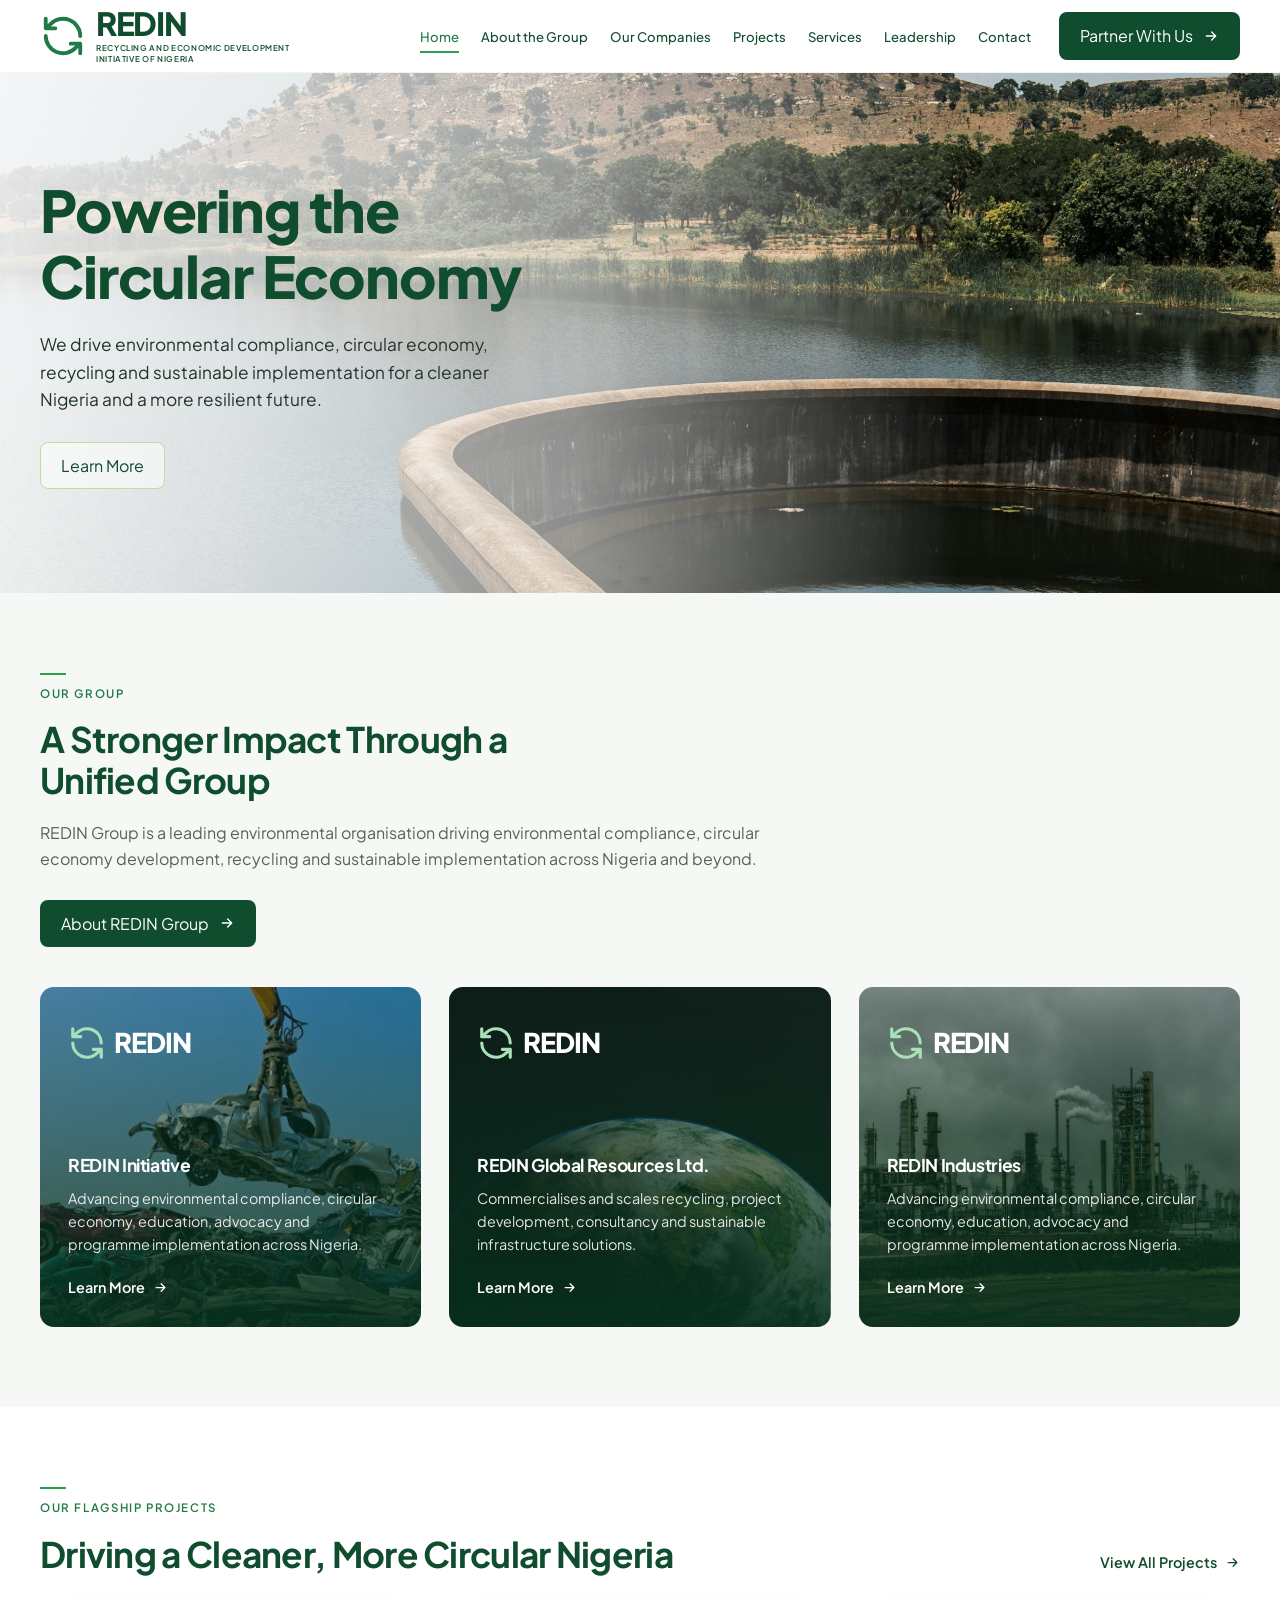
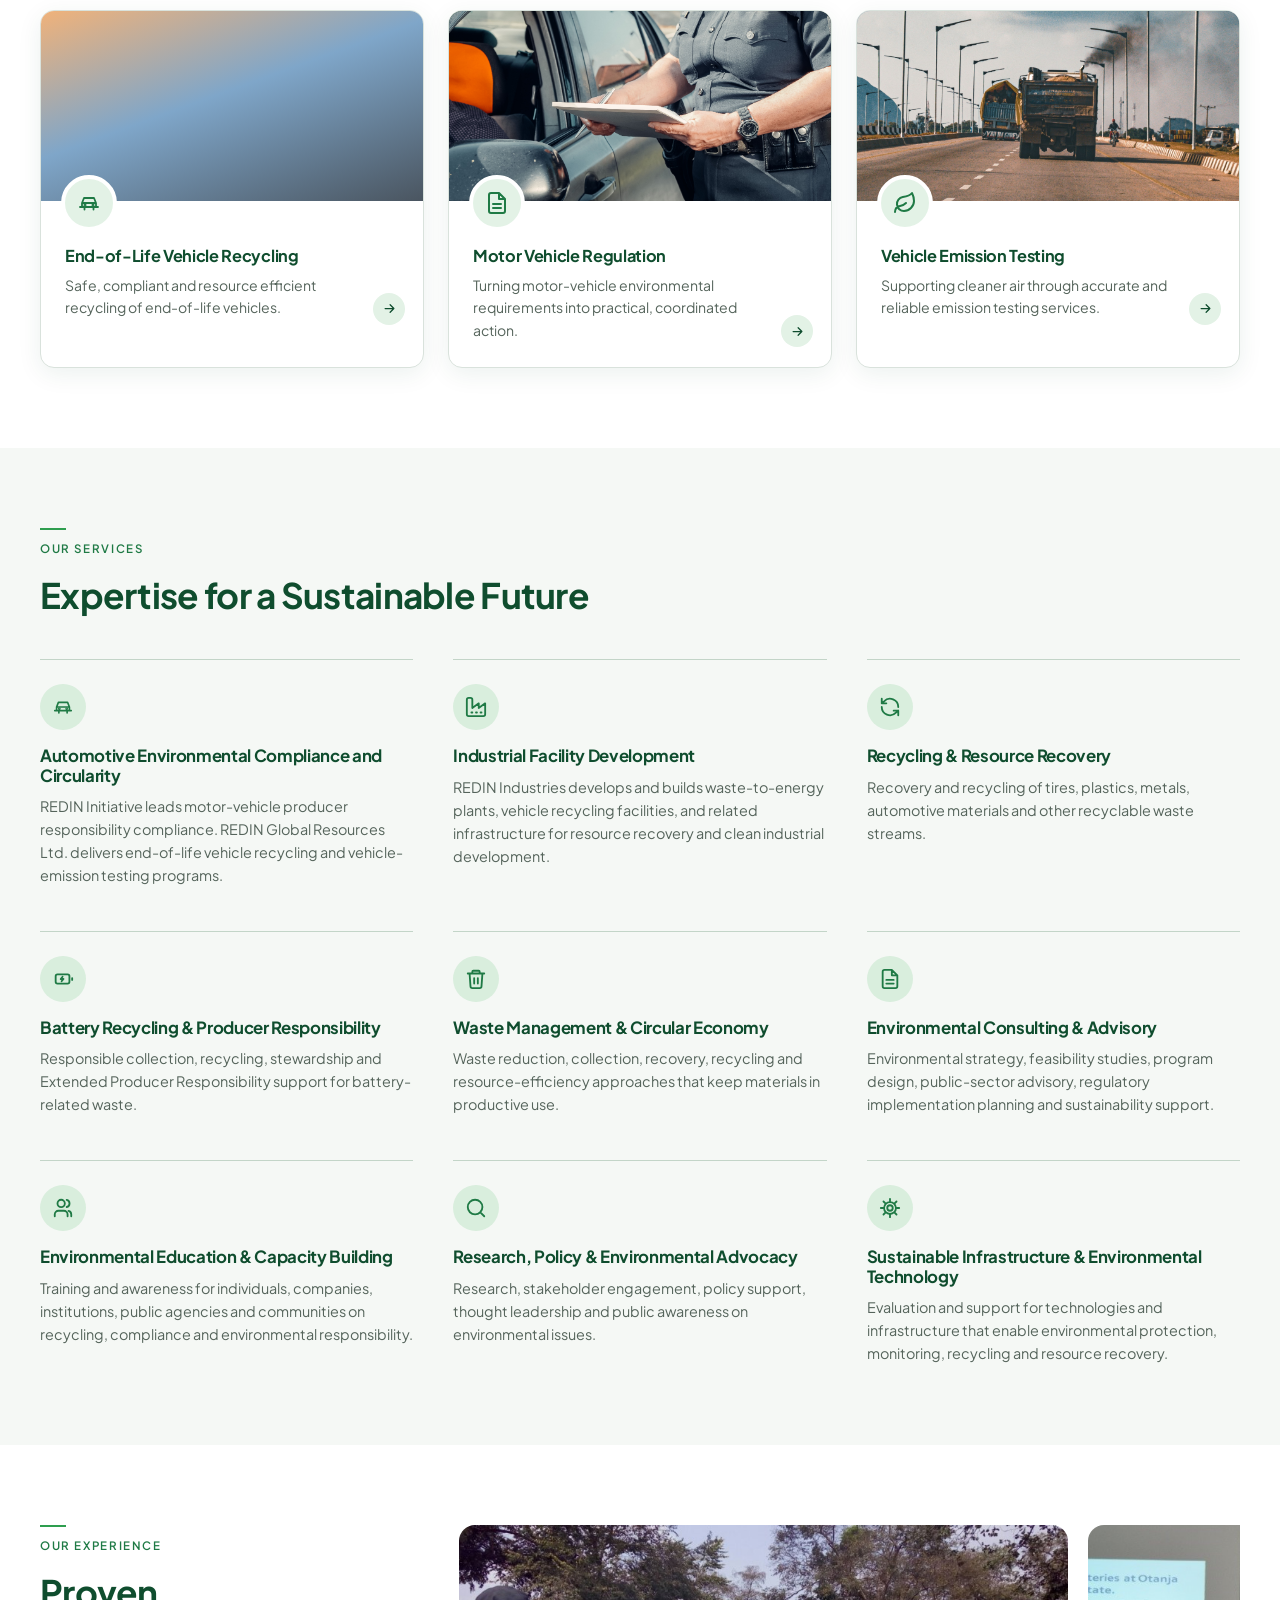
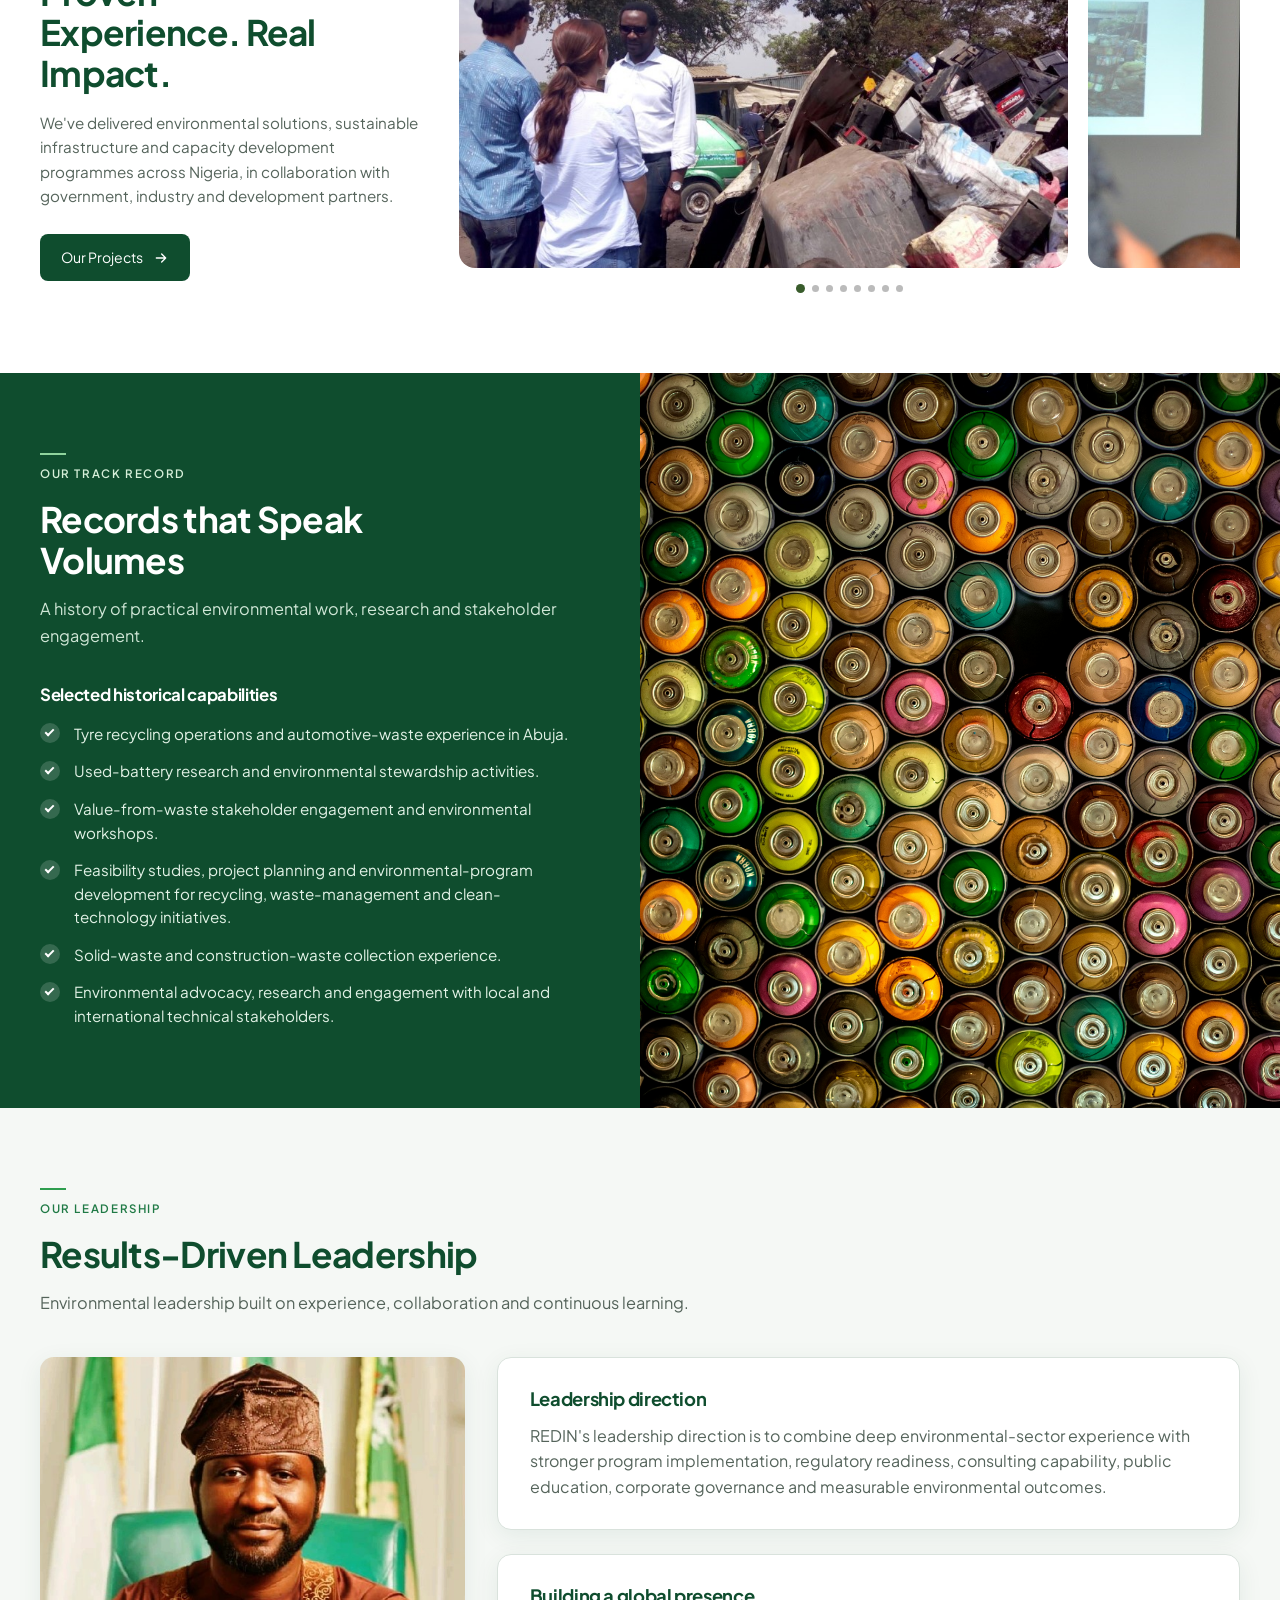
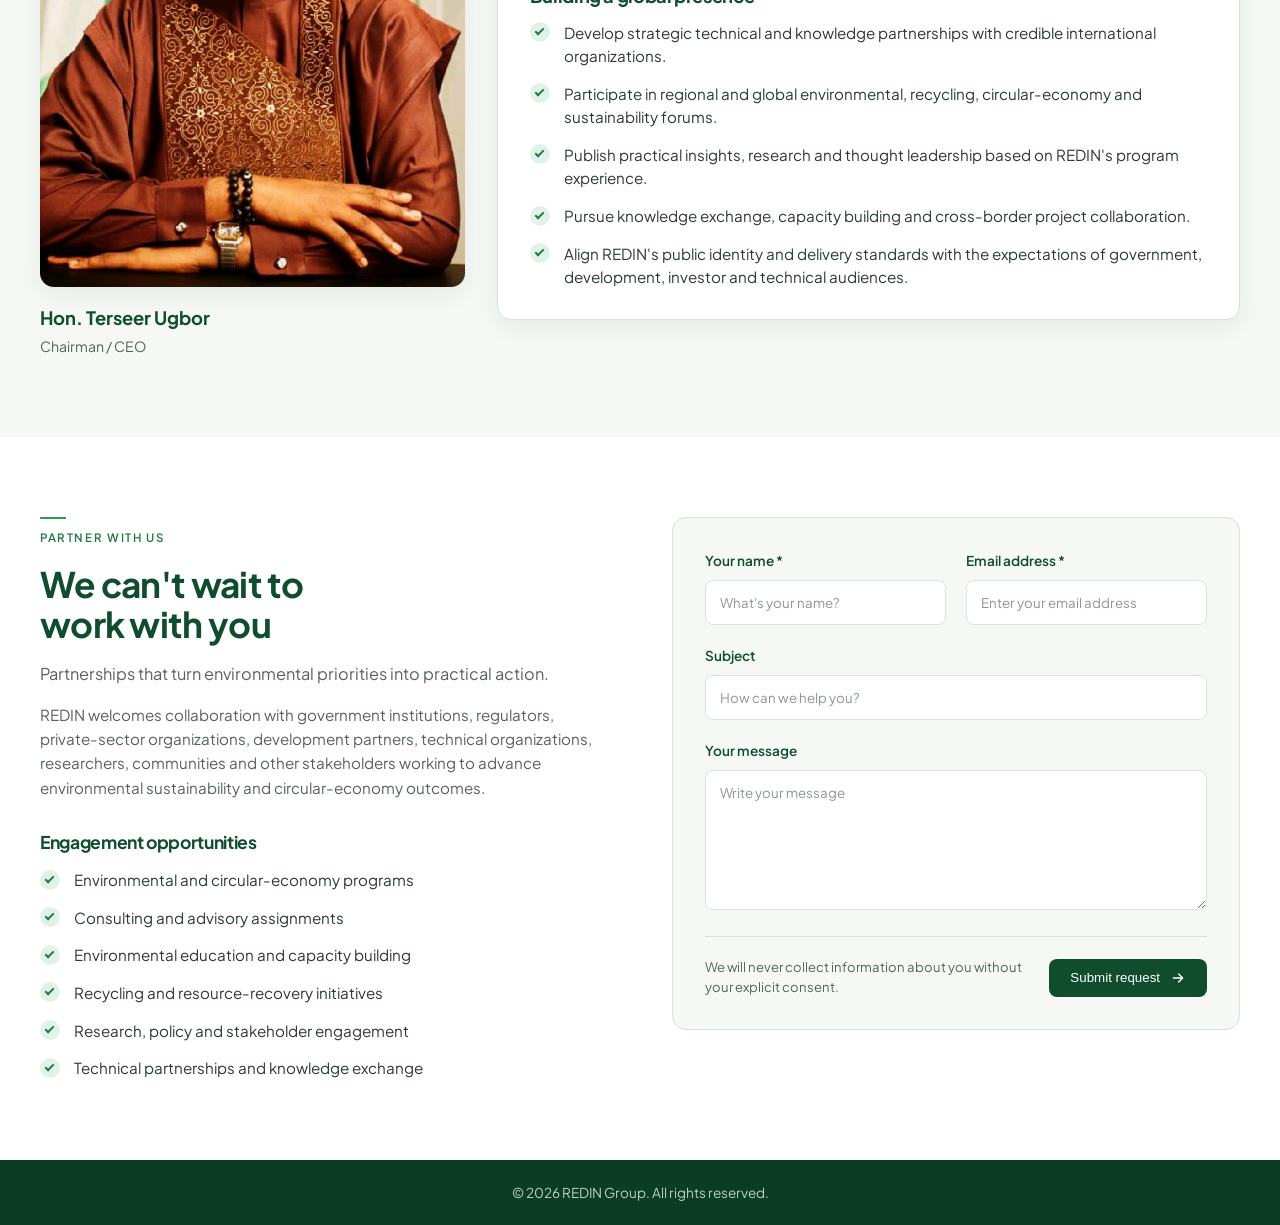
==== index.html @ 6a120800 "first commit" ====
<!DOCTYPE html>
<html lang="en">
<head>
  <meta charset="UTF-8" />
  <meta name="viewport" content="width=device-width, initial-scale=1" />
  <title>REDIN Group | Powering the Circular Economy</title>
  <meta name="description" content="REDIN Group drives environmental compliance, circular economy, recycling and sustainable implementation across Nigeria." />
  <link rel="preconnect" href="https://fonts.googleapis.com" />
  <link rel="preconnect" href="https://fonts.gstatic.com" crossorigin />
  <link href="https://fonts.googleapis.com/css2?family=Plus+Jakarta+Sans:wght@400;500;600;700;800&display=swap" rel="stylesheet" />
  <link rel="stylesheet" href="styles.css" />
</head>
<body>

  <!-- SVG icon sprite -->
  <svg width="0" height="0" style="position:absolute" aria-hidden="true">
    <defs>
      <symbol id="i-arrow" viewBox="0 0 24 24"><path d="M5 12h14M13 6l6 6-6 6" fill="none" stroke="currentColor" stroke-width="2" stroke-linecap="round" stroke-linejoin="round"/></symbol>
      <symbol id="i-car" viewBox="0 0 24 24"><g fill="none" stroke="currentColor" stroke-width="1.8" stroke-linecap="round" stroke-linejoin="round"><path d="M5 16v-4l2-5h10l2 5v4M3 16h18M7.5 16v2.5M16.5 16v2.5M6 12h12"/><circle cx="8" cy="14" r=".6"/><circle cx="16" cy="14" r=".6"/></g></symbol>
      <symbol id="i-recycle" viewBox="0 0 24 24"><path d="M21 12a9 9 0 0 0-15.5-6.2L3 8M3 3v5h5M3 12a9 9 0 0 0 15.5 6.2L21 16M21 21v-5h-5" fill="none" stroke="currentColor" stroke-width="2" stroke-linecap="round" stroke-linejoin="round"/></symbol>
      <symbol id="i-leaf" viewBox="0 0 24 24"><path d="M11 20A7 7 0 0 1 9.8 6.1C15.5 5 17 4.5 19 2c1 2 2 4.2 2 8 0 5.5-4.8 10-10 10zM2 21c0-3 1.85-5.36 5.08-6C9.5 14.5 12 13 13 12" fill="none" stroke="currentColor" stroke-width="2" stroke-linecap="round" stroke-linejoin="round"/></symbol>
      <symbol id="i-gear" viewBox="0 0 24 24"><g fill="none" stroke="currentColor" stroke-width="2" stroke-linecap="round" stroke-linejoin="round"><circle cx="12" cy="12" r="3"/><circle cx="12" cy="12" r="6.5"/><path d="M12 2v3M12 19v3M2 12h3M19 12h3M4.9 4.9l2.1 2.1M17 17l2.1 2.1M4.9 19.1L7 17M17 7l2.1-2.1"/></g></symbol>
      <symbol id="i-users" viewBox="0 0 24 24"><path d="M17 21v-2a4 4 0 0 0-4-4H7a4 4 0 0 0-4 4v2M10 11a4 4 0 1 0 0-8 4 4 0 0 0 0 8zM21 21v-2a4 4 0 0 0-3-3.9M16 3.1a4 4 0 0 1 0 7.8" fill="none" stroke="currentColor" stroke-width="2" stroke-linecap="round" stroke-linejoin="round"/></symbol>
      <symbol id="i-file" viewBox="0 0 24 24"><path d="M14 2H6a2 2 0 0 0-2 2v16a2 2 0 0 0 2 2h12a2 2 0 0 0 2-2V8zM14 2v6h6M8 13h8M8 17h8" fill="none" stroke="currentColor" stroke-width="2" stroke-linecap="round" stroke-linejoin="round"/></symbol>
      <symbol id="i-factory" viewBox="0 0 24 24"><path d="M2 20a2 2 0 0 0 2 2h16a2 2 0 0 0 2-2V8l-7 5V8l-7 5V4a2 2 0 0 0-2-2H4a2 2 0 0 0-2 2zM17 18h1M12 18h1M7 18h1" fill="none" stroke="currentColor" stroke-width="2" stroke-linecap="round" stroke-linejoin="round"/></symbol>
      <symbol id="i-battery" viewBox="0 0 24 24"><path d="M6 7h11a2 2 0 0 1 2 2v6a2 2 0 0 1-2 2H6a2 2 0 0 1-2-2V9a2 2 0 0 1 2-2zM22 11v2M11.5 9.5L9.5 12h3l-2 2.5" fill="none" stroke="currentColor" stroke-width="2" stroke-linecap="round" stroke-linejoin="round"/></symbol>
      <symbol id="i-bin" viewBox="0 0 24 24"><path d="M3 6h18M8 6V4a1 1 0 0 1 1-1h6a1 1 0 0 1 1 1v2M19 6l-1 14a2 2 0 0 1-2 2H8a2 2 0 0 1-2-2L5 6M10 11v6M14 11v6" fill="none" stroke="currentColor" stroke-width="2" stroke-linecap="round" stroke-linejoin="round"/></symbol>
      <symbol id="i-search" viewBox="0 0 24 24"><path d="M11 19a8 8 0 1 0 0-16 8 8 0 0 0 0 16zM21 21l-4.3-4.3" fill="none" stroke="currentColor" stroke-width="2" stroke-linecap="round" stroke-linejoin="round"/></symbol>
    </defs>
  </svg>

  <!-- HEADER -->
  <header class="site-header">
    <div class="container header-inner">
      <a class="logo" href="index.html#home" aria-label="REDIN Group home">
        <svg class="logo-mark" aria-hidden="true"><use href="#i-recycle"/></svg>
        <span class="logo-text">
          <strong>REDIN</strong>
          <small>Recycling and Economic Development<br />Initiative of Nigeria</small>
        </span>
      </a>

      <button class="nav-toggle" aria-label="Toggle menu" aria-expanded="false" aria-controls="site-nav">
        <span></span><span></span><span></span>
      </button>

      <nav id="site-nav" class="site-nav" aria-label="Primary">
        <ul>
          <li><a href="#home" class="active">Home</a></li>
          <li><a href="about.html">About the Group</a></li>
          <li><a href="#group">Our Companies</a></li>
          <li><a href="#projects">Projects</a></li>
          <li><a href="#services">Services</a></li>
          <li><a href="#leadership">Leadership</a></li>
          <li><a href="#contact">Contact</a></li>
        </ul>
        <a href="#contact" class="btn btn-primary">Partner With Us <svg class="ico"><use href="#i-arrow"/></svg></a>
      </nav>
    </div>
  </header>

  <main id="main">

    <!-- HERO -->
    <section id="home" class="hero" style="--img: url('Images/hero.jpg')">
      <div class="container hero-inner">
        <div class="hero-copy">
          <h1>Powering the<br />Circular Economy</h1>
          <p>We drive environmental compliance, circular economy, recycling and sustainable implementation for a cleaner Nigeria and a more resilient future.</p>
          <div class="btn-row">
            <a href="#group" class="btn btn-outline">Learn More</a>
          </div>
        </div>
      </div>
    </section>

    <!-- OUR GROUP -->
    <section id="group" class="section section-tint">
      <div class="container group-grid">
        <div class="group-copy">
          <p class="eyebrow">Our Group</p>
          <h2>A Stronger Impact Through a Unified Group</h2>
          <p>REDIN Group is a leading environmental organisation driving environmental compliance, circular economy development, recycling and sustainable implementation across Nigeria and beyond.</p>
          <a href="about.html" class="btn btn-primary">About REDIN Group <svg class="ico"><use href="#i-arrow"/></svg></a>
        </div>

        <article class="company-card company-card--mint" style="--img: url('Images/WhatsApp Image 2026-09-23 at 09.08.21 (1).jpeg')">
          <div class="company-logo">
            <svg aria-hidden="true"><use href="#i-recycle"/></svg>
            <strong>REDIN</strong>
          </div>
          <h3>REDIN Initiative</h3>
          <p>Advancing environmental compliance, circular economy, education, advocacy and programme implementation across Nigeria.</p>
          <a href="#" class="text-link">Learn More <svg class="ico"><use href="#i-arrow"/></svg></a>
        </article>

        <article class="company-card company-card--slate" style="--img: url('Images/vimal-s-GBg3jyGS-Ug-unsplash.jpg')">
          <div class="company-logo">
            <svg aria-hidden="true"><use href="#i-recycle"/></svg>
            <strong>REDIN</strong>
          </div>
          <h3>REDIN Global Resources Ltd.</h3>
          <p>Commercialises and scales recycling, project development, consultancy and sustainable infrastructure solutions.</p>
          <a href="#" class="text-link">Learn More <svg class="ico"><use href="#i-arrow"/></svg></a>
        </article>

        <article class="company-card company-card--mint" style="--img: url('Images/patrick-hendry-6xeDIZgoPaw-unsplash.jpg')">
          <div class="company-logo">
            <svg aria-hidden="true"><use href="#i-recycle"/></svg>
            <strong>REDIN</strong>
          </div>
          <h3>REDIN Industries</h3>
          <p>Advancing environmental compliance, circular economy, education, advocacy and programme implementation across Nigeria.</p>
          <a href="#" class="text-link">Learn More <svg class="ico"><use href="#i-arrow"/></svg></a>
        </article>
      </div>
    </section>

    <!-- FLAGSHIP PROJECTS -->
    <section id="projects" class="section">
      <div class="container">
        <div class="section-head">
          <div>
            <p class="eyebrow">Our Flagship Projects</p>
            <h2>Driving a Cleaner, More Circular Nigeria</h2>
          </div>
          <a href="#projects" class="text-link">View All Projects <svg class="ico"><use href="#i-arrow"/></svg></a>
        </div>

        <!-- Clicking anywhere on a card opens its popup (see the <dialog> elements below) -->
        <div class="project-grid">
          <article class="project-card">
            <div class="project-img" style="--img: url('Images/project-emission.jpg')"></div>
            <div class="project-body">
              <span class="badge"><svg class="ico"><use href="#i-car"/></svg></span>
              <h3><button type="button" class="project-open" data-modal="modal-elv">End-of-Life Vehicle Recycling</button></h3>
              <p>Safe, compliant and resource efficient recycling of end-of-life vehicles.</p>
              <span class="round-arrow" aria-hidden="true"><svg class="ico"><use href="#i-arrow"/></svg></span>
            </div>
          </article>

          <article class="project-card">
            <div class="project-img" style="--img: url('Images/project-epr.jpg')"></div>
            <div class="project-body">
              <span class="badge"><svg class="ico"><use href="#i-file"/></svg></span>
              <h3><button type="button" class="project-open" data-modal="modal-regulation">Motor Vehicle Regulation</button></h3>
              <p>Turning motor-vehicle environmental requirements into practical, coordinated action.</p>
              <span class="round-arrow" aria-hidden="true"><svg class="ico"><use href="#i-arrow"/></svg></span>
            </div>
          </article>

          <article class="project-card">
            <div class="project-img" style="--img: url('Images/project-fume.jpg')"></div>
            <div class="project-body">
              <span class="badge"><svg class="ico"><use href="#i-leaf"/></svg></span>
              <h3><button type="button" class="project-open" data-modal="modal-emission">Vehicle Emission Testing</button></h3>
              <p>Supporting cleaner air through accurate and reliable emission testing services.</p>
              <span class="round-arrow" aria-hidden="true"><svg class="ico"><use href="#i-arrow"/></svg></span>
            </div>
          </article>
        </div>
      </div>
    </section>

    <!-- SERVICES -->
    <section id="services" class="section section-tint">
      <div class="container">
        <p class="eyebrow">Our Services</p>
        <h2>Expertise for a Sustainable Future</h2>

        <ul class="service-grid">
          <li class="service-item">
            <span class="badge"><svg class="ico"><use href="#i-car"/></svg></span>
            <h3>Automotive Environmental Compliance and Circularity</h3>
            <p>REDIN Initiative leads motor-vehicle producer responsibility compliance. REDIN Global Resources Ltd. delivers end-of-life vehicle recycling and vehicle-emission testing programs.</p>
          </li>
          <li class="service-item">
            <span class="badge"><svg class="ico"><use href="#i-factory"/></svg></span>
            <h3>Industrial Facility Development</h3>
            <p>REDIN Industries develops and builds waste-to-energy plants, vehicle recycling facilities, and related infrastructure for resource recovery and clean industrial development.</p>
          </li>
          <li class="service-item">
            <span class="badge"><svg class="ico"><use href="#i-recycle"/></svg></span>
            <h3>Recycling &amp; Resource Recovery</h3>
            <p>Recovery and recycling of tires, plastics, metals, automotive materials and other recyclable waste streams.</p>
          </li>
          <li class="service-item">
            <span class="badge"><svg class="ico"><use href="#i-battery"/></svg></span>
            <h3>Battery Recycling &amp; Producer Responsibility</h3>
            <p>Responsible collection, recycling, stewardship and Extended Producer Responsibility support for battery-related waste.</p>
          </li>
          <li class="service-item">
            <span class="badge"><svg class="ico"><use href="#i-bin"/></svg></span>
            <h3>Waste Management &amp; Circular Economy</h3>
            <p>Waste reduction, collection, recovery, recycling and resource-efficiency approaches that keep materials in productive use.</p>
          </li>
          <li class="service-item">
            <span class="badge"><svg class="ico"><use href="#i-file"/></svg></span>
            <h3>Environmental Consulting &amp; Advisory</h3>
            <p>Environmental strategy, feasibility studies, program design, public-sector advisory, regulatory implementation planning and sustainability support.</p>
          </li>
          <li class="service-item">
            <span class="badge"><svg class="ico"><use href="#i-users"/></svg></span>
            <h3>Environmental Education &amp; Capacity Building</h3>
            <p>Training and awareness for individuals, companies, institutions, public agencies and communities on recycling, compliance and environmental responsibility.</p>
          </li>
          <li class="service-item">
            <span class="badge"><svg class="ico"><use href="#i-search"/></svg></span>
            <h3>Research, Policy &amp; Environmental Advocacy</h3>
            <p>Research, stakeholder engagement, policy support, thought leadership and public awareness on environmental issues.</p>
          </li>
          <li class="service-item">
            <span class="badge"><svg class="ico"><use href="#i-gear"/></svg></span>
            <h3>Sustainable Infrastructure &amp; Environmental Technology</h3>
            <p>Evaluation and support for technologies and infrastructure that enable environmental protection, monitoring, recycling and resource recovery.</p>
          </li>
        </ul>
      </div>
    </section>

    <!-- EXPERIENCE (carousel) -->
    <section id="experience" class="section">
      <div class="container experience-grid">
        <div class="experience-copy">
          <p class="eyebrow">Our Experience</p>
          <h2>Proven Experience. Real Impact.</h2>
          <p>We've delivered environmental solutions, sustainable infrastructure and capacity development programmes across Nigeria, in collaboration with government, industry and development partners.</p>
          <a href="#projects" class="btn btn-primary btn-sm">Our Projects <svg class="ico"><use href="#i-arrow"/></svg></a>
        </div>

        <div class="carousel-wrap" role="region" aria-label="Project photo carousel">
          <div class="carousel" id="carousel">
            <div class="card"><img src="Images/Picture1.png" alt="" /></div>
            <div class="card"><img src="Images/Picture5.png" alt="" /></div>
            <div class="card"><img src="Images/Picture3.png" alt="" /></div>
            <div class="card"><img src="Images/Picture4.png" alt="" /></div>
            <div class="card"><img src="Images/Picture6.png" alt="" /></div>
            <div class="card"><img src="Images/Picture7.png" alt="" /></div>
            <div class="card"><img src="Images/Picture8.png" alt="" /></div>
            <div class="card"><img src="Images/Picture9.png" alt="" /></div>
          </div>
          <div class="carousel-dots" id="carousel-dots"></div>
        </div>
      </div>
    </section>

    <!-- TRACK RECORD (split) -->
    <section id="track-record" class="split">
      <div class="split-panel">
        <p class="eyebrow eyebrow--light">Our Track Record</p>
        <h2>Records that Speak Volumes</h2>
        <p class="lead">A history of practical environmental work, research and stakeholder engagement.</p>

        <h3>Selected historical capabilities</h3>
        <ul class="check-list">
          <li>Tyre recycling operations and automotive-waste experience in Abuja.</li>
          <li>Used-battery research and environmental stewardship activities.</li>
          <li>Value-from-waste stakeholder engagement and environmental workshops.</li>
          <li>Feasibility studies, project planning and environmental-program development for recycling, waste-management and clean-technology initiatives.</li>
          <li>Solid-waste and construction-waste collection experience.</li>
          <li>Environmental advocacy, research and engagement with local and international technical stakeholders.</li>
        </ul>
      </div>
      <div class="split-media" style="--img: url('Images/Back.jpg')" aria-hidden="true"></div>
    </section>

    <!-- LEADERSHIP -->
    <section id="leadership" class="section section-tint">
      <div class="container">
        <div class="section-intro">
          <p class="eyebrow">Our Leadership</p>
          <h2>Results-Driven Leadership</h2>
          <p class="lead">Environmental leadership built on experience, collaboration and continuous learning.</p>
        </div>

        <div class="leader-grid">
          <figure class="leader-card">
            <div class="leader-photo" style="--img: url('Images/terseer.jpg')" role="img" aria-label="Portrait of Hon. Terseer Ugbor"></div>
            <figcaption>
              <strong>Hon. Terseer Ugbor</strong>
              <span>Chairman / CEO</span>
            </figcaption>
          </figure>

          <div class="leader-copy">
            <article class="info-card">
              <h3>Leadership direction</h3>
              <p>REDIN's leadership direction is to combine deep environmental-sector experience with stronger program implementation, regulatory readiness, consulting capability, public education, corporate governance and measurable environmental outcomes.</p>
            </article>

            <article class="info-card">
              <h3>Building a global presence</h3>
              <ul class="check-list">
                <li>Develop strategic technical and knowledge partnerships with credible international organizations.</li>
                <li>Participate in regional and global environmental, recycling, circular-economy and sustainability forums.</li>
                <li>Publish practical insights, research and thought leadership based on REDIN's program experience.</li>
                <li>Pursue knowledge exchange, capacity building and cross-border project collaboration.</li>
                <li>Align REDIN's public identity and delivery standards with the expectations of government, development, investor and technical audiences.</li>
              </ul>
            </article>
          </div>
        </div>
      </div>
    </section>

    <!-- WORK WITH REDIN / CONTACT -->
    <section id="contact" class="section">
      <div class="container work-grid">
        <div class="work-copy">
          <p class="eyebrow">Partner With Us</p>
          <h2>We can't wait to work with you</h2>
          <p class="lead">Partnerships that turn environmental priorities into practical action.</p>
          <p class="body-text">REDIN welcomes collaboration with government institutions, regulators, private-sector organizations, development partners, technical organizations, researchers, communities and other stakeholders working to advance environmental sustainability and circular-economy outcomes.</p>

          <h3>Engagement opportunities</h3>
          <ul class="check-list">
            <li>Environmental and circular-economy programs</li>
            <li>Consulting and advisory assignments</li>
            <li>Environmental education and capacity building</li>
            <li>Recycling and resource-recovery initiatives</li>
            <li>Research, policy and stakeholder engagement</li>
            <li>Technical partnerships and knowledge exchange</li>
          </ul>
        </div>

        <!-- Connect action="" to your backend or a form service (Formspree, Netlify Forms, etc.) -->
        <form class="contact-form" action="https://formspree.io/f/xljdzpqo" method="post">
          <div class="form-row">
            <div class="form-field">
              <label for="name">Your name <span aria-hidden="true">*</span></label>
              <input type="text" id="name" name="name" placeholder="What's your name?" autocomplete="name" required />
            </div>
            <div class="form-field">
              <label for="email">Email address <span aria-hidden="true">*</span></label>
              <input type="email" id="email" name="email" placeholder="Enter your email address" autocomplete="email" required />
            </div>
          </div>

          <div class="form-field">
            <label for="subject">Subject</label>
            <input type="text" id="subject" name="subject" placeholder="How can we help you?" />
          </div>

          <div class="form-field">
            <label for="message">Your message</label>
            <textarea id="message" name="message" placeholder="Write your message"></textarea>
          </div>

          <div class="form-bottom">
            <p class="privacy-note">We will never collect information about you without your explicit consent.</p>
            <button type="submit" class="btn btn-primary">Submit request <svg class="ico"><use href="#i-arrow"/></svg></button>
          </div>
        </form>
      </div>
    </section>
  </main>

  <footer class="site-footer">
    <div class="container">
      <p>&copy; <span id="year">2026</span> REDIN Group. All rights reserved.</p>
    </div>
  </footer>

  <!-- ================= PROJECT POPUPS ================= -->

  <dialog class="modal" id="modal-elv" aria-labelledby="modal-elv-title">
    <button type="button" class="modal-close" data-close aria-label="Close project details">&times;</button>
    <div class="modal-inner">
      <div class="modal-media" style="--img: url('Images/project-elv.jpg')"></div>
      <div class="modal-body">
        <p class="eyebrow">In collaboration with NADDC</p>
        <h2 id="modal-elv-title">End-of-Life Vehicle (ELV) Recycling</h2>
        <p class="lead">REDIN is advancing an End-of-Life Vehicle recycling program in collaboration with NADDC, aligned with Nigeria's End-of-Life Vehicles and Other Related Automotive Waste Recycling Regulations, 2024. The framework establishes a national system for collecting, delivering, depolluting, dismantling, shredding, and recycling end-of-life vehicles and related automotive waste, while creating structured roles for data management, certification, producer responsibility, stakeholder coordination, and public awareness.</p>

        <h3>Program focus</h3>
        <ul class="check-list">
          <li>Support a coordinated network for collection, delivery and recycling of end-of-life and abandoned vehicles through compliant recycling operators.</li>
          <li>Support ELV data management, certification, documentation and reporting systems that improve traceability and program accountability.</li>
          <li>Support automotive Extended Producer Responsibility through engagement with manufacturers, importers, dealers and other sector stakeholders.</li>
          <li>Support state-level project development, sensitization and public awareness that encourage responsible vehicle disposal and recycling.</li>
          <li>Coordinate stakeholders, operator compliance, implementation planning and recycling support across the ELV ecosystem.</li>
        </ul>

        <div class="modal-note">
          <h3>REDIN's implementation contribution</h3>
          <p>REDIN's implementation contribution is to help translate the ELV regulatory framework into a coordinated and scalable operating program. This includes program governance, stakeholder engagement, operator-network coordination, state implementation planning, public awareness, data and certification workflows, producer engagement, risk management, monitoring and measurable delivery outcomes. Any formal Designated Recycling Organization or Producer Responsibility Organization functions will be represented in accordance with the applicable appointment, accreditation and approved agreements.</p>
        </div>
      </div>
    </div>
  </dialog>

  <dialog class="modal" id="modal-regulation" aria-labelledby="modal-regulation-title">
    <button type="button" class="modal-close" data-close aria-label="Close project details">&times;</button>
    <div class="modal-inner">
      <div class="modal-media" style="--img: url('Images/project-epr.jpg')"></div>
      <div class="modal-body">
        <p class="eyebrow">In collaboration with NESREA</p>
        <h2 id="modal-regulation-title">Motor Vehicle Regulation</h2>
        <p class="lead">REDIN is supporting a Motor Vehicle Regulation program in collaboration with NESREA to strengthen practical implementation of environmental requirements affecting motor vehicles and the automotive value chain. The reviewed ELV framework expressly links end-of-life vehicle recycling to applicable NESREA motor-vehicle environmental requirements, reinforcing the need for coordinated compliance, operator readiness, monitoring, and public understanding.</p>

        <h3>Program focus</h3>
        <ul class="check-list">
          <li>Translate approved motor-vehicle environmental requirements into clear implementation workstreams, milestones and responsibilities.</li>
          <li>Support coordination among regulators, public agencies, operators, technical stakeholders and other affected parties.</li>
          <li>Support facility/operator compliance readiness, registration pathways, monitoring and implementation follow-through.</li>
          <li>Strengthen stakeholder awareness of environmental obligations, recycling responsibilities and compliance expectations.</li>
          <li>Track implementation progress, barriers, corrective actions and decisions required to move the program forward.</li>
        </ul>

        <div class="modal-note">
          <h3>REDIN's implementation contribution</h3>
          <p>REDIN will provide program coordination, implementation planning, stakeholder engagement, governance support, risk and issue management, public-awareness support and structured follow-through so that approved regulatory requirements can move from policy intent into practical execution.</p>
        </div>
      </div>
    </div>
  </dialog>

  <dialog class="modal" id="modal-emission" aria-labelledby="modal-emission-title">
    <button type="button" class="modal-close" data-close aria-label="Close project details">&times;</button>
    <div class="modal-inner">
      <div class="modal-media" style="--img: url('Images/project-emission.jpg')"></div>
      <div class="modal-body">
        <p class="eyebrow">In collaboration with NESREA</p>
        <h2 id="modal-emission-title">Vehicle Emission Testing</h2>
        <p class="lead">REDIN is advancing a Vehicle Emission Testing program in collaboration with NESREA, aligned with the National Environmental (Control of Vehicular Emissions from Petrol and Diesel Engines) Regulations, 2011. The framework requires vehicles in operation in Nigeria to undergo annual emission testing at licensed facilities and provides for certification, recordkeeping, prescribed emission limits and enforcement action for non-compliant vehicles.</p>

        <h3>Program focus</h3>
        <ul class="check-list">
          <li>Support accessible annual vehicle-emission testing through appropriately licensed facilities.</li>
          <li>Support testing against prescribed petrol, diesel and smoke-emission requirements, including relevant CO, HC, NOx, particulate and opacity measures.</li>
          <li>Support certification and reliable records of vehicle registration, test dates, results, compliance status and testing history.</li>
          <li>Build public awareness linking vehicle maintenance, emissions compliance, cleaner air and environmental responsibility.</li>
          <li>Support centralized compliance information that can strengthen monitoring, planning and enforcement by the competent authorities.</li>
        </ul>

        <div class="modal-note">
          <h3>REDIN's implementation contribution</h3>
          <p>REDIN's implementation contribution will focus on program design, testing-network rollout, stakeholder coordination, readiness, data and certification workflows, public awareness, risk management and performance tracking. Technical testing standards, licensing, certification authority and enforcement remain anchored to the applicable regulatory requirements and competent authorities.</p>
        </div>
      </div>
    </div>
  </dialog>

  <script src="site.js"></script>
  <script src="Carousel.js"></script>
</body>
</html>
---- styles.css ----
/* ==========================================================
   REDIN Group — styles.css
   Photos: drop files into /Images (names are in the HTML).
   Each image slot has a gradient fallback so the layout
   looks right even before the photos are added.
   ========================================================== */

:root {
  --green-900: #0a3d24;
  --green-800: #0f4d2e;   /* buttons, headings */
  --green-600: #1f7a45;   /* eyebrows, links */
  --green-500: #2e9e4f;
  --green-100: #e3f2e6;   /* icon badges */
  --mint: #e8f5ea;
  --slate: #eceff5;
  --bg-tint: #f5f8f5;
  --text: #2c3a33;
  --muted: #55645b;
  --line: #d9e2dc;
  --line-strong: #c3d5c8;
  --white: #fff;

  --radius-sm: 8px;
  --radius: 14px;
  --shadow: 0 6px 24px rgba(15, 77, 46, .08);
  --container: 1200px;
}

/* ---------- Reset / base ---------- */
*, *::before, *::after { box-sizing: border-box; }
html { scroll-behavior: smooth; scroll-padding-top: 84px; }
body {
  margin: 0;
  font-family: "Plus Jakarta Sans", system-ui, -apple-system, "Segoe UI", Roboto, sans-serif;
  color: var(--text);
  background: var(--white);
  line-height: 1.6;
  -webkit-font-smoothing: antialiased;
}
body:has(dialog[open]) { overflow: hidden; }   /* lock page scroll while a popup is open */
img, svg { display: block; max-width: 100%; }
a { color: inherit; text-decoration: none; }
ul { margin: 0; padding: 0; list-style: none; }
h1, h2, h3, p { margin: 0; }
h1, h2, h3 { color: var(--green-800); line-height: 1.15; letter-spacing: -.02em; }

:focus-visible { outline: 3px solid var(--green-500); outline-offset: 3px; border-radius: 4px; }

.container { width: min(100% - 48px, var(--container)); margin-inline: auto; }
.ico { width: 1em; height: 1em; flex: none; }

.skip-link {
  position: absolute; left: 16px; top: -60px;
  background: var(--green-800); color: #fff; padding: 10px 16px; border-radius: 6px; z-index: 100;
}
.skip-link:focus { top: 12px; }

/* ---------- Buttons ---------- */
.btn {
  display: inline-flex; align-items: center; gap: 10px;
  padding: 10px 20px;
  border-radius: var(--radius-sm);
  font: 600 .95rem/1 inherit;
  border: 1.5px solid transparent;
  cursor: pointer;
  transition: background .2s, color .2s, border-color .2s, transform .2s;
  margin-top: auto;
}
.btn .ico { width: 16px; height: 16px; }
.btn-primary { background: var(--green-800); color: #fff; }
.btn-primary:hover { background: var(--green-900); }
.btn-outline { background: rgba(255,255,255,.55); color: var(--green-800); border-color: #c9d99a; backdrop-filter: blur(4px); }
.btn-outline:hover { background: #fff; border-color: var(--green-600); }
.btn-light { background: #fff; color: var(--green-800); }
.btn-light:hover { background: var(--mint); }
.btn-sm { padding: 11px 20px; font-size: .88rem; }
.btn-row { display: flex; flex-wrap: wrap; gap: 14px; margin-top: 28px; }

.text-link {
  display: inline-flex; align-items: center; gap: 8px;
  font-weight: 600; font-size: .9rem; color: var(--green-800);
}
.text-link .ico { width: 15px; height: 15px; transition: transform .2s; }
.text-link:hover .ico { transform: translateX(4px); }

/* ---------- Header ---------- */
.site-header {
  position: sticky; top: 0; z-index: 50;
  background: rgba(255,255,255,.96);
  backdrop-filter: blur(8px);
  border-bottom: 1px solid rgba(0,0,0,.05);
}
.header-inner { display: flex; align-items: center; justify-content: space-between; gap: 24px; min-height: 72px; }

.logo { display: flex; align-items: center; gap: 10px; }
.logo-mark { width: 46px; height: 46px; color: var(--green-600); }
.logo-text { display: flex; flex-direction: column; line-height: 1; }
.logo-text strong { font-size: 2rem; font-weight: 800; letter-spacing: -.04em; color: var(--green-800); }
.logo-text small { font-size: .5rem; font-weight: 600; letter-spacing: .08em; text-transform: uppercase; color: var(--green-800); margin-top: 4px; line-height: 1.35; }

.site-nav { display: flex; align-items: center; gap: 28px; }
.site-nav ul { display: flex; gap: 22px; }
.site-nav ul a { font-size: .82rem; font-weight: 500; color: var(--green-800); padding: 6px 0; border-bottom: 2px solid transparent; transition: border-color .2s, color .2s; }
.site-nav ul a:hover, .site-nav ul a.active { border-color: var(--green-500); color: var(--green-600); }

.nav-toggle { display: none; background: none; border: 0; padding: 10px; cursor: pointer; }
.nav-toggle span { display: block; width: 24px; height: 2px; background: var(--green-800); margin: 5px 0; transition: transform .2s, opacity .2s; }
.nav-toggle[aria-expanded="true"] span:nth-child(1) { transform: translateY(7px) rotate(45deg); }
.nav-toggle[aria-expanded="true"] span:nth-child(2) { opacity: 0; }
.nav-toggle[aria-expanded="true"] span:nth-child(3) { transform: translateY(-7px) rotate(-45deg); }

h2 {
  opacity: 0;
  transform: translateY(30px);
  transition: opacity 0.8s ease, transform 0.8s ease;
}

h2.show {
  opacity: 1;
  transform: translateY(0);
}
/* ---------- Image slots (gradient fallback + photo on top) ---------- */
.hero, .project-img, .modal-media, .split-media, .leader-photo, .cta {
  background-size: cover;
  background-position: center;
  background-repeat: no-repeat;
}

/* ---------- Hero ---------- */
.hero {
  position: relative;
  min-height: 520px;
  display: flex; align-items: center;
  background-image:
    linear-gradient(90deg, rgba(255,255,255,.88) 0%, rgba(255,255,255,.55) 45%, rgba(255,255,255,0) 75%),
    var(--img, none),
    linear-gradient(120deg, #dcecc0 0%, #b9d98c 45%, #7fb56a 100%);
  background-position: center, right center, center;
}
.hero-inner { padding-block: 72px; }
.hero-copy { max-width: 520px; }
.hero h1 { font-size: clamp(2.4rem, 5vw, 3.6rem); font-weight: 800; }
.hero p { margin-top: 22px; font-size: 1.08rem; color: #22352b; max-width: 480px; }

/* ---------- Sections ---------- */
.section { padding-block: 80px; }
.section-tint { background: var(--bg-tint); }
.section h2, .split h2 { font-size: clamp(1.7rem, 3vw, 2.2rem); font-weight: 700; }

.eyebrow {
  display: inline-block;
  font-size: .72rem; font-weight: 600; letter-spacing: .14em; text-transform: uppercase;
  color: var(--green-600);
  margin-bottom: 16px;
  padding-top: 12px;
  position: relative;
}
.eyebrow::before { content: ""; position: absolute; top: 0; left: 0; width: 26px; height: 2px; background: var(--green-500); }
.eyebrow--light { color: #d6efd9; }
.eyebrow--light::before { background: #8fd49d; }

.section-head { display: flex; align-items: flex-end; justify-content: space-between; gap: 24px; margin-bottom: 36px; }
.section-intro { margin-bottom: 40px; }

.lead { margin-top: 16px; font-size: 1.02rem; color: var(--muted); max-width: 56ch; }

/* Tick list used by popups, track record, leadership and contact */
.check-list { display: grid; gap: 14px; --tick-bg: var(--green-100); --tick: var(--green-600); }
.check-list li { position: relative; padding-left: 34px; font-size: .95rem; line-height: 1.55; }
.check-list li::before {
  content: ""; position: absolute; left: 0; top: .1em;
  width: 20px; height: 20px; border-radius: 50%;
  background: var(--tick-bg);
}
.check-list li::after {
  content: ""; position: absolute; left: 7px; top: calc(.1em + 4px);
  width: 5px; height: 9px;
  border: solid var(--tick); border-width: 0 2px 2px 0;
  transform: rotate(45deg);
}

/* ---------- Our Group ---------- */
.group-grid { display: grid; grid-template-columns: repeat(3, 1fr); gap: 28px; align-items: stretch; }
.group-copy { grid-column: 1 / -1; margin-bottom: 12px; }   /* intro sits on its own row above the cards */
.group-copy h2 { max-width: 22ch; }
.group-copy p:not(.eyebrow) { margin: 20px 0 28px; color: var(--muted); max-width: 60ch; }

.company-card {
  position: relative; overflow: hidden;
  display: flex; flex-direction: column; gap: 12px;
  min-height: 340px; padding: 34px 28px 28px;
  border-radius: var(--radius); color: #fff;
  /* layers, top to bottom: dark overlay for readable text, your photo, gradient fallback */
  background-color: var(--green-900);
  background-image:
    linear-gradient(180deg, rgba(8,50,30,.35) 0%, rgba(8,50,30,.9) 100%),
    var(--img, none),
    var(--fb, linear-gradient(135deg, #2e7d4f, #0d4a2b));
  background-size: cover; background-position: center; background-repeat: no-repeat;
}
.company-card--mint  { --fb: linear-gradient(135deg, #2e7d4f, #0d4a2b); }
.company-card--slate { --fb: linear-gradient(135deg, #4a6b82, #22384a); }
.company-logo { display: flex; align-items: center; gap: 8px; margin-bottom: auto; }   /* logo top, text pinned to the bottom */
.company-logo svg { width: 38px; height: 38px; color: #a9e0b8; }
.company-logo strong { font-size: 1.7rem; font-weight: 800; letter-spacing: -.04em; color: #fff; }
.company-card h3 { font-size: 1.1rem; font-weight: 700; color: #fff; }
.company-card p { font-size: .9rem; color: rgba(255,255,255,.88); }
.company-card .text-link { margin-top: 8px; color: #fff; }

/* ---------- Projects ---------- */
.project-grid { display: grid; grid-template-columns: repeat(3, 1fr); gap: 24px; }
.project-card {
  position: relative; background: #fff; border: 1px solid var(--line); border-radius: var(--radius);
  overflow: hidden; display: flex; flex-direction: column; box-shadow: var(--shadow);
  cursor: pointer; transition: box-shadow .2s, border-color .2s;
}
.project-card:hover { border-color: var(--line-strong); box-shadow: 0 10px 32px rgba(15, 77, 46, .14); }
.project-img { height: 190px; }
.project-card:nth-child(1) .project-img {
  background-image: var(--img, none), linear-gradient(160deg, #f0b27a 0%, #7fa6c9 45%, #4a5560 100%);
}
.project-card:nth-child(2) .project-img {
  background-image: var(--img, none), linear-gradient(135deg, #3c5a3f 0%, #2b3a33 55%, #1c2622 100%);
}
.project-card:nth-child(3) .project-img {
  background-image: var(--img, none), linear-gradient(135deg, #8ea5b8 0%, #5d7387 55%, #2f3d4a 100%);
}
.project-body { position: relative; padding: 46px 60px 26px 24px; }
.project-body .badge { position: absolute; top: -26px; left: 20px; width: 56px; height: 56px; border: 4px solid #fff; }
.project-body h3 { font-size: 1.02rem; font-weight: 700; margin-bottom: 8px; }
.project-body p { font-size: .88rem; color: var(--muted); }

/* the title is a real button so keyboard users can open the popup */
.project-open {
  padding: 0; border: 0; background: none;
  font: inherit; color: inherit; letter-spacing: inherit; text-align: left;
  cursor: pointer;
}

.badge {
  display: inline-grid; place-items: center;
  width: 52px; height: 52px; border-radius: 50%;
  background: var(--green-100); color: var(--green-600);
}
.badge .ico { width: 24px; height: 24px; }

.round-arrow {
  position: absolute; right: 18px; bottom: 20px;
  width: 32px; height: 32px; border-radius: 50%;
  display: grid; place-items: center;
  background: var(--green-100); color: var(--green-800);
  transition: background .2s, color .2s;
}
.round-arrow .ico { width: 15px; height: 15px; }
.project-card:hover .round-arrow { background: var(--green-800); color: #fff; }

/* ---------- Project popups ---------- */
.modal {
  border: 0; padding: 0;
  width: min(780px, calc(100% - 32px));
  max-height: min(88vh, 920px);
  border-radius: var(--radius);
  background: #fff; color: var(--text);
  box-shadow: 0 30px 80px rgba(8, 50, 30, .35);
  overflow: hidden;
}
.modal[open] { animation: modal-in .25s ease-out; }
.modal::backdrop { background: rgba(8, 50, 30, .6); backdrop-filter: blur(3px); }
@keyframes modal-in {
  from { opacity: 0; transform: translateY(16px) scale(.98); }
  to   { opacity: 1; transform: none; }
}

.modal-inner { max-height: min(88vh, 920px); overflow-y: auto; overscroll-behavior: contain; }
.modal-close {
  position: absolute; top: 14px; right: 14px; z-index: 2;
  width: 38px; height: 38px; border-radius: 50%;
  border: 0; background: rgba(255,255,255,.92); color: var(--green-800);
  font-size: 1.5rem; line-height: 1; cursor: pointer;
  box-shadow: 0 2px 10px rgba(0,0,0,.18);
}
.modal-close:hover { background: #fff; }

.modal-media { height: 190px; }
#modal-elv .modal-media        { background-image: var(--img, none), linear-gradient(160deg, #f0b27a 0%, #7fa6c9 45%, #4a5560 100%); }
#modal-regulation .modal-media { background-image: var(--img, none), linear-gradient(135deg, #3c5a3f 0%, #2b3a33 55%, #1c2622 100%); }
#modal-emission .modal-media   { background-image: var(--img, none), linear-gradient(135deg, #8ea5b8 0%, #5d7387 55%, #2f3d4a 100%); }

.modal-body { padding: 32px 36px 36px; }
.modal-body h2 { font-size: clamp(1.5rem, 3vw, 1.9rem); font-weight: 700; }
.modal-body .lead { margin-top: 16px; font-size: .96rem; color: var(--text); max-width: none; }
.modal-body h3 { font-size: 1.05rem; font-weight: 700; margin: 28px 0 16px; }
.modal-note { margin-top: 28px; padding: 22px 24px; background: var(--mint); border-radius: var(--radius-sm); }
.modal-note h3 { margin: 0 0 10px; }
.modal-note p { font-size: .92rem; color: var(--muted); }

/* ---------- Services ---------- */
.service-grid { display: grid; grid-template-columns: repeat(3, 1fr); gap: 44px 40px; margin-top: 44px; }
.service-item { border-top: 1px solid var(--line-strong); padding-top: 24px; }
.service-item .badge { width: 46px; height: 46px; background: #d9eedd; margin-bottom: 16px; }
.service-item .badge .ico { width: 22px; height: 22px; }
.service-item h3 { font-size: 1.05rem; font-weight: 700; margin-bottom: 10px; }
.service-item p { font-size: .9rem; color: var(--muted); }

/* ---------- Experience + carousel ---------- */
.experience-grid { display: grid; grid-template-columns: 1fr 2fr; gap: 28px; align-items: start; }
.experience-copy p:not(.eyebrow) { margin: 18px 0 26px; color: var(--muted); font-size: .95rem; }
.experience-copy h2 { max-width: 12ch; }

.carousel-wrap { position: relative; min-width: 0; }

.carousel {
  display: flex; gap: 20px;
  width: 100%;
  overflow-x: auto;
  scroll-behavior: smooth;
  scroll-snap-type: none;   /* free scrolling */
  scrollbar-width: none;
}
.carousel::-webkit-scrollbar { display: none; }

.card {
  flex: 0 0 78%;
  aspect-ratio: 16 / 9;
  overflow: hidden;
  border-radius: 16px;
  background: linear-gradient(135deg, #cfe3d3, #8fb99b);
}
.card img { width: 100%; height: 100%; object-fit: cover; }

.carousel-dots { display: flex; justify-content: center; align-items: center; gap: 7px; margin-top: 16px; }
.carousel-dot {
  width: 7px; height: 7px; padding: 0;
  border: none; border-radius: 50%;
  background: #bbb; cursor: pointer;
  transition: all .2s ease;
}
.carousel-dot.active { width: 9px; height: 9px; background: #395C2C; }

/* ---------- Track record (split) ---------- */
.split { display: grid; grid-template-columns: 1fr 1fr; background: var(--green-800); }
.split-panel {
  color: #e2f2e6;
  padding: 80px 64px 80px max(24px, calc((100vw - var(--container)) / 2));
}
.split h2 { color: #fff; max-width: 18ch; }
.split .lead { color: #cfe6d6; }
.split h3 { color: #fff; font-size: 1.05rem; font-weight: 700; margin: 36px 0 18px; }
.split .check-list { --tick-bg: rgba(255,255,255,.16); --tick: #fff; }
.split .check-list li { color: #e2f2e6; }
.split-media {
  min-height: 420px;
  background-image: var(--img, none), linear-gradient(135deg, #2e7d4f 0%, #6fae7d 55%, #b9d98c 100%);
}

/* ---------- Leadership ---------- */
.leader-grid { display: grid; grid-template-columns: minmax(0, .8fr) minmax(0, 1.4fr); gap: 32px; align-items: start; }
.leader-card { margin: 0; }
.leader-photo {
  aspect-ratio: 4 / 5;
  border-radius: var(--radius);
  box-shadow: var(--shadow);
  background-position: center top;
  background-image: var(--img, none), linear-gradient(160deg, #cfe3d3 0%, #7fae8c 100%);
}
.leader-card figcaption { margin-top: 16px; display: flex; flex-direction: column; gap: 2px; font-size: .88rem; color: var(--muted); }
.leader-card figcaption strong { color: var(--green-800); font-size: 1.15rem; }

.leader-copy { display: grid; gap: 24px; }
.info-card {
  background: #fff;
  border: 1px solid var(--line);
  border-radius: var(--radius);
  padding: 30px 32px;
  box-shadow: var(--shadow);
}
.info-card h3 { font-size: 1.15rem; font-weight: 700; margin-bottom: 14px; }
.info-card p { color: var(--muted); }

/* ---------- Work with REDIN / contact ---------- */
.work-grid { display: grid; grid-template-columns: 1fr 1fr; gap: 64px; align-items: start; }
.work-copy h2 { max-width: 14ch; }
.work-copy .body-text { margin-top: 16px; color: var(--muted); font-size: .95rem; max-width: 56ch; }
.work-copy h3 { font-size: 1.1rem; font-weight: 700; margin: 32px 0 16px; }

.contact-form {
  display: grid; gap: 20px;
  background: var(--bg-tint);
  border: 1px solid var(--line);
  border-radius: var(--radius);
  padding: 32px;
}
.form-row { display: grid; grid-template-columns: 1fr 1fr; gap: 20px; }
.form-field label { display: block; margin-bottom: 8px; font-size: .85rem; font-weight: 600; color: var(--green-800); }
.form-field input,
.form-field textarea {
  width: 100%;
  padding: 13px 14px;
  font-family: "Plus Jakarta Sans", system-ui, -apple-system, "Segoe UI", Roboto, sans-serif;
  
  color: var(--text);
  background: #fff;
  border: 1.5px solid var(--line);
  border-radius: var(--radius-sm);
  transition: border-color .2s, box-shadow .2s;
}
.form-field input::placeholder,
.form-field textarea::placeholder { color: #8a988f; }
.form-field input:focus,
.form-field textarea:focus { outline: none; border-color: var(--green-600); box-shadow: 0 0 0 3px rgba(46,158,79,.18); }
.form-field textarea { min-height: 140px; resize: vertical; }

.form-bottom {
  display: flex; align-items: center; justify-content: space-between; flex-wrap: wrap; gap: 16px 24px;
  padding-top: 20px; border-top: 1px solid var(--line);
}
.privacy-note { font-size: .82rem; color: var(--muted); max-width: 32ch; line-height: 1.5; }

/* ---------- About page ---------- */
.page-hero { background: linear-gradient(120deg, var(--mint) 0%, var(--bg-tint) 65%); padding-block: 88px 72px; }
.page-hero h1 { font-size: clamp(2.2rem, 4.5vw, 3.2rem); font-weight: 800; }
.page-hero .lead { max-width: 74ch; }

.mv-grid { display: grid; grid-template-columns: 1fr 1fr; gap: 28px; }
.mv-card { padding: 44px 40px; border-radius: var(--radius); border: 1px solid rgba(15,77,46,.06); }
.mv-card--mint { background: var(--mint); }
.mv-card--slate { background: var(--slate); }
.mv-card h2 { font-size: clamp(1.4rem, 2.4vw, 1.8rem); font-weight: 700; margin-bottom: 16px; }
.mv-card p + p { margin-top: 14px; }

.philosophy-grid { display: grid; grid-template-columns: 1fr 1.3fr; gap: 64px; align-items: start; }
.principles { margin-top: 190px; display: grid; grid-template-columns: 1fr 1fr; gap: 28px 32px; }
.principle { border-top: 1px solid var(--line-strong); padding-top: 20px; }
.principle h3 { font-size: 1.1rem; font-weight: 700; margin-bottom: 10px; }

/* ---------- CTA banner (About page) ---------- */
.cta {
  position: relative; color: #fff;
  padding-block: 70px;
  background-image:
    linear-gradient(90deg, rgba(8,50,30,.92) 0%, rgba(8,50,30,.7) 55%, rgba(8,50,30,.35) 100%),
    var(--img, none),
    linear-gradient(120deg, #0d4a2b 0%, #1d6a3d 60%, #3b8a55 100%);
}
.cta-inner { display: flex; align-items: center; justify-content: space-between; gap: 32px; flex-wrap: wrap; }
.cta h2 { color: #fff; font-size: clamp(1.8rem, 3.4vw, 2.4rem); font-weight: 700; max-width: 18ch; }
.cta p:not(.eyebrow) { margin-top: 14px; max-width: 46ch; color: #e2f2e6; }

/* ---------- Footer ---------- */
.site-footer { background: var(--green-900); color: #b8d3c0; font-size: .85rem; padding-block: 22px; text-align: center; }

/* ---------- Responsive ---------- */
@media (max-width: 1080px) {
  .site-nav ul { gap: 16px; }
  .service-grid { grid-template-columns: repeat(2, 1fr); }
  .experience-grid { grid-template-columns: 1fr; }
  .experience-copy h2 { max-width: none; }
  .work-grid { gap: 40px; }
  .philosophy-grid { gap: 40px; }
}

@media (max-width: 900px) {
  .nav-toggle { display: block; }
  .site-nav {
    position: absolute; top: 100%; left: 0; right: 0;
    flex-direction: column; align-items: stretch; gap: 16px;
    background: #fff; padding: 20px 24px 26px;
    border-bottom: 1px solid var(--line);
    display: none;
  }
  .site-nav.open { display: flex; }
  .site-nav ul { flex-direction: column; gap: 4px; }
  .site-nav ul a { display: block; padding: 10px 0; font-size: .95rem; }
  .site-nav .btn { justify-content: center; }

  .project-grid { grid-template-columns: 1fr; }
  .project-img { height: 220px; }
  .group-grid { grid-template-columns: 1fr; }
  .group-copy h2 { max-width: none; }

  .split { grid-template-columns: 1fr; }
  .split-panel { padding: 64px 24px; }
  .split h2 { max-width: none; }
  .split-media { min-height: 300px; }

  .leader-grid { grid-template-columns: 1fr; }
  .leader-card { max-width: 380px; }

  .work-grid { grid-template-columns: 1fr; }
  .work-copy h2 { max-width: none; }

  .mv-grid, .philosophy-grid { grid-template-columns: 1fr; }
  
  .principles { margin-top: 0px; }
}

@media (max-width: 640px) {
  .container { width: min(100% - 32px, var(--container)); }
  .section { padding-block: 56px; }
  .hero { min-height: 460px; background-position: center, 70% center, center; }
  .section-head { flex-direction: column; align-items: flex-start; }
  .group-grid { grid-template-columns: 1fr; }
  .service-grid { grid-template-columns: 1fr; gap: 32px; }
  .logo-text small { display: none; }
  .cta-inner { flex-direction: column; align-items: flex-start; }
  .page-hero { padding-block: 64px 48px; }
  .mv-card { padding: 32px 24px; }
  .principles { grid-template-columns: 1fr; }

  .card { flex-basis: 88%; }
  .split-panel { padding: 48px 16px; }
  .info-card { padding: 24px 20px; }
  .form-row { grid-template-columns: 1fr; }
  .contact-form { padding: 22px 18px; }

  .modal-body { padding: 24px 20px 28px; }
  .modal-media { height: 150px; }
  .principles { margin-top: 0px; }
}

@media (prefers-reduced-motion: reduce) {
  html { scroll-behavior: auto; }
  .carousel { scroll-behavior: auto; }
  .modal[open] { animation: none; }
  * { transition: none !important; }
}
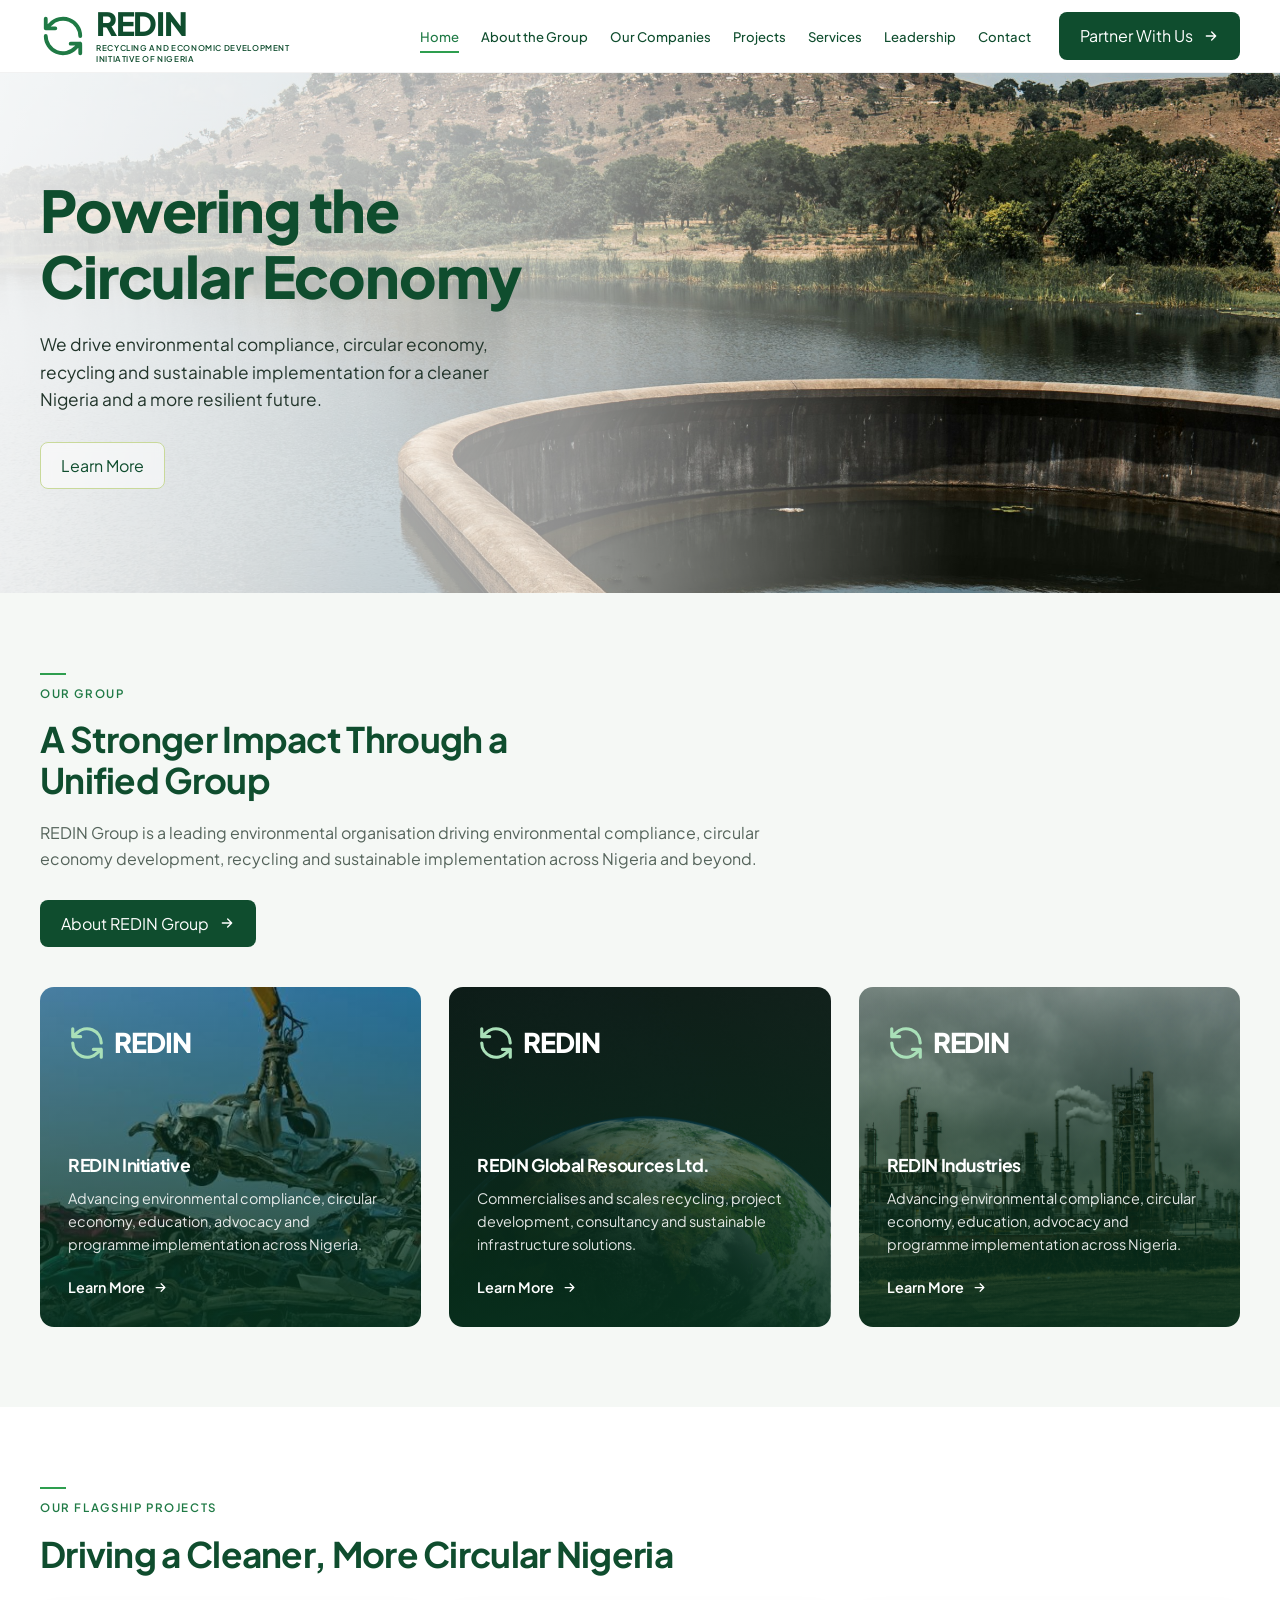
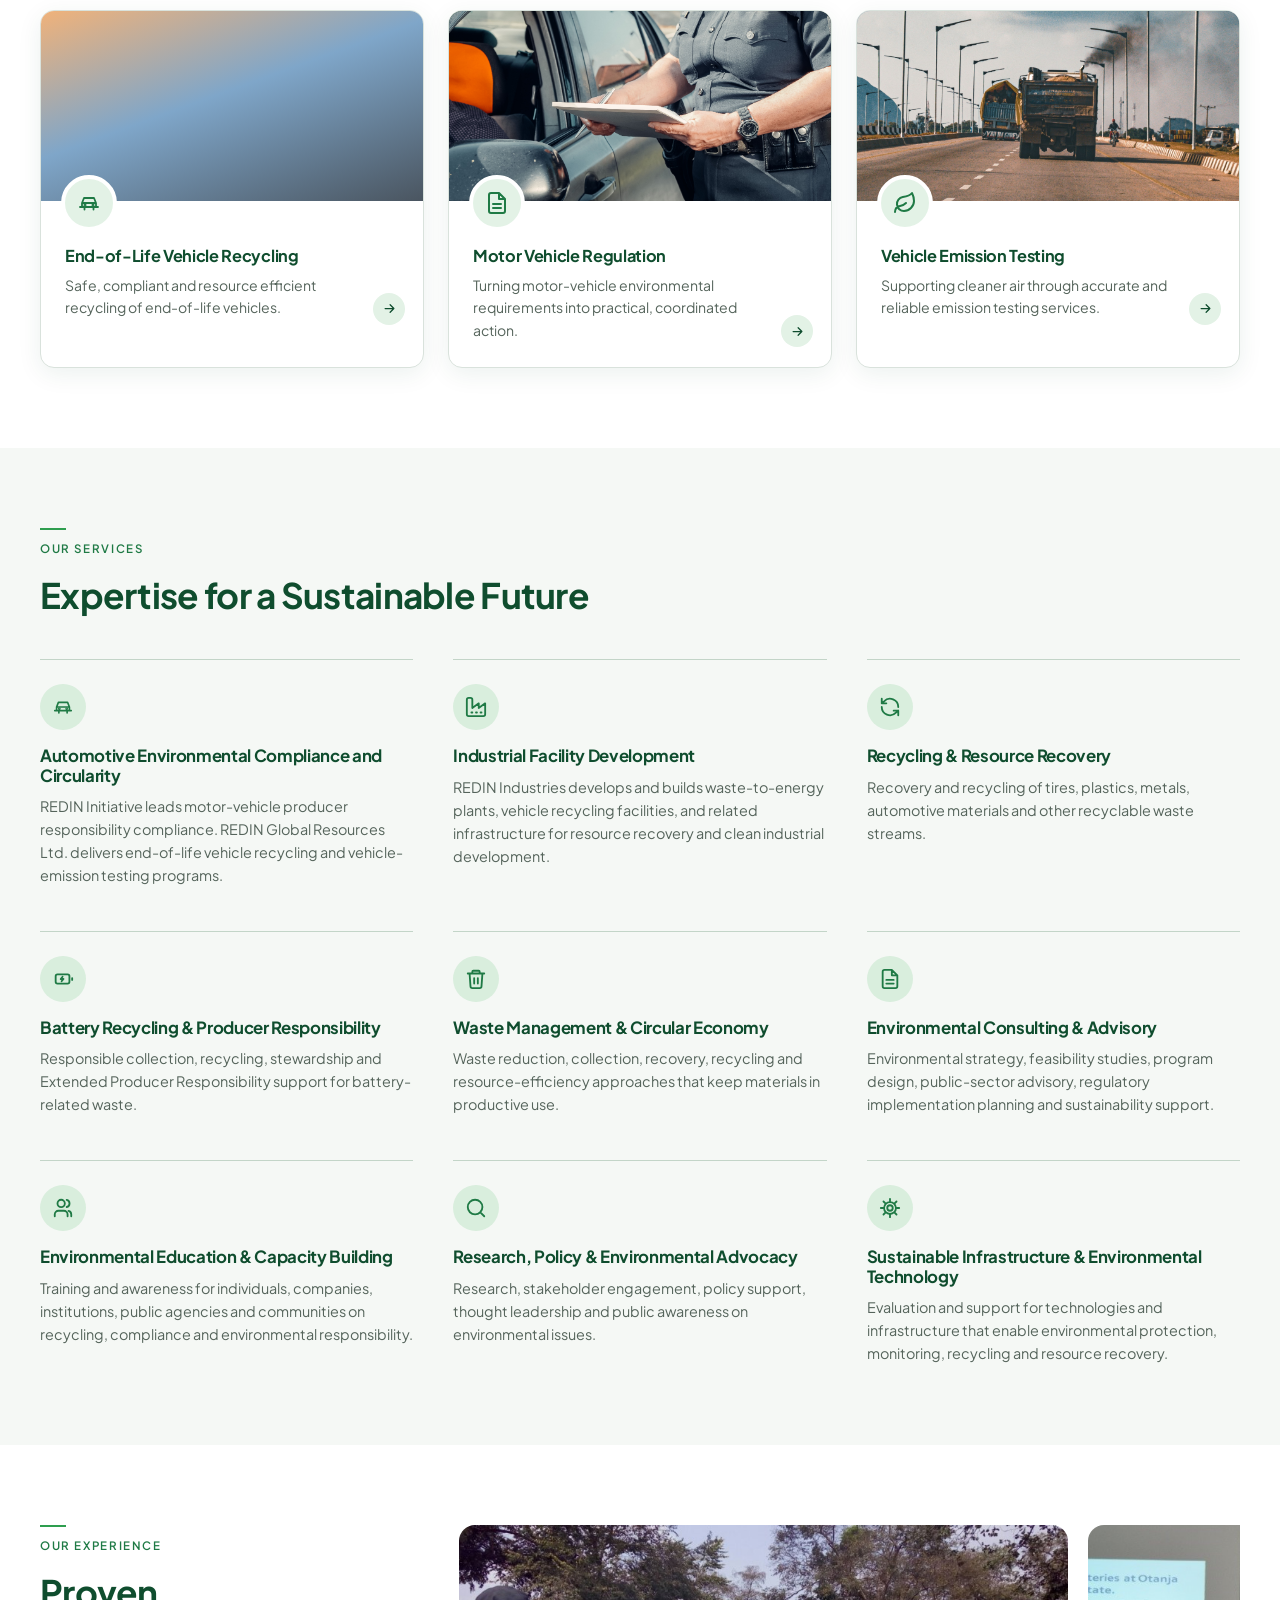
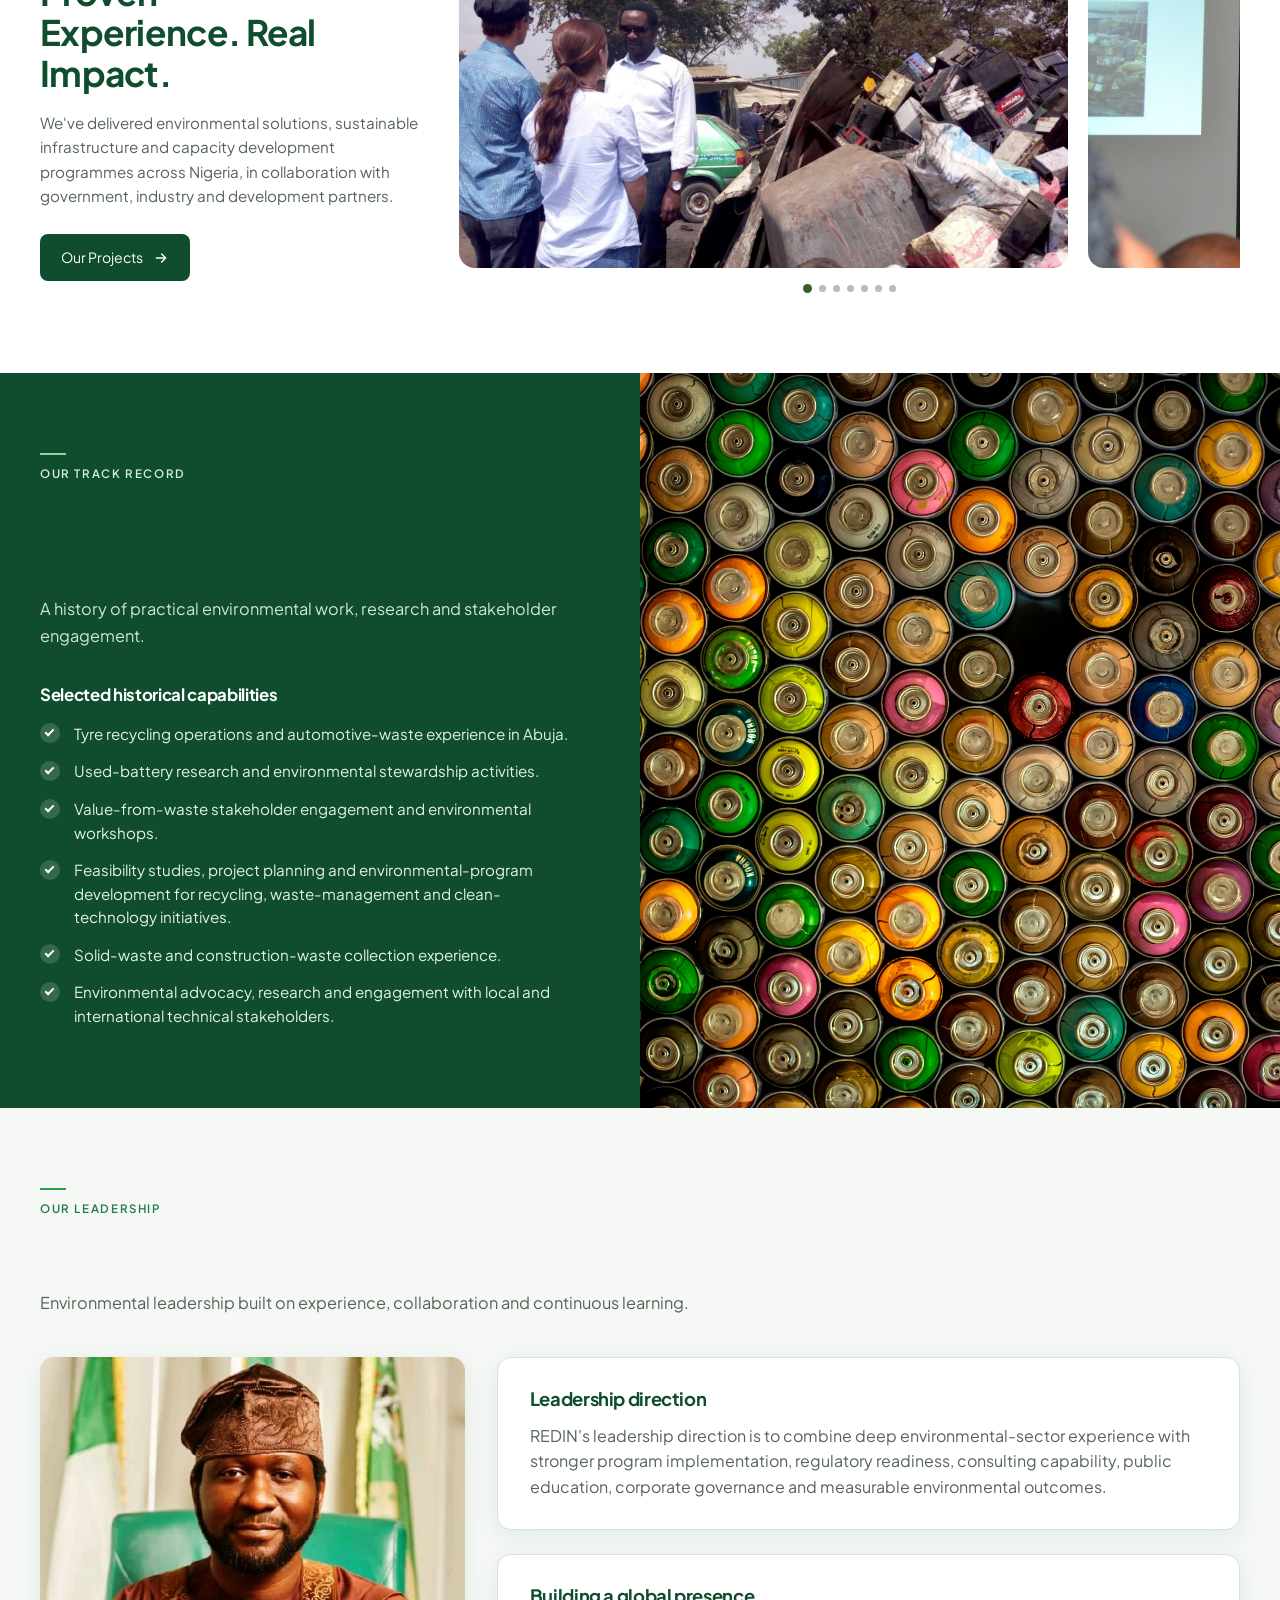
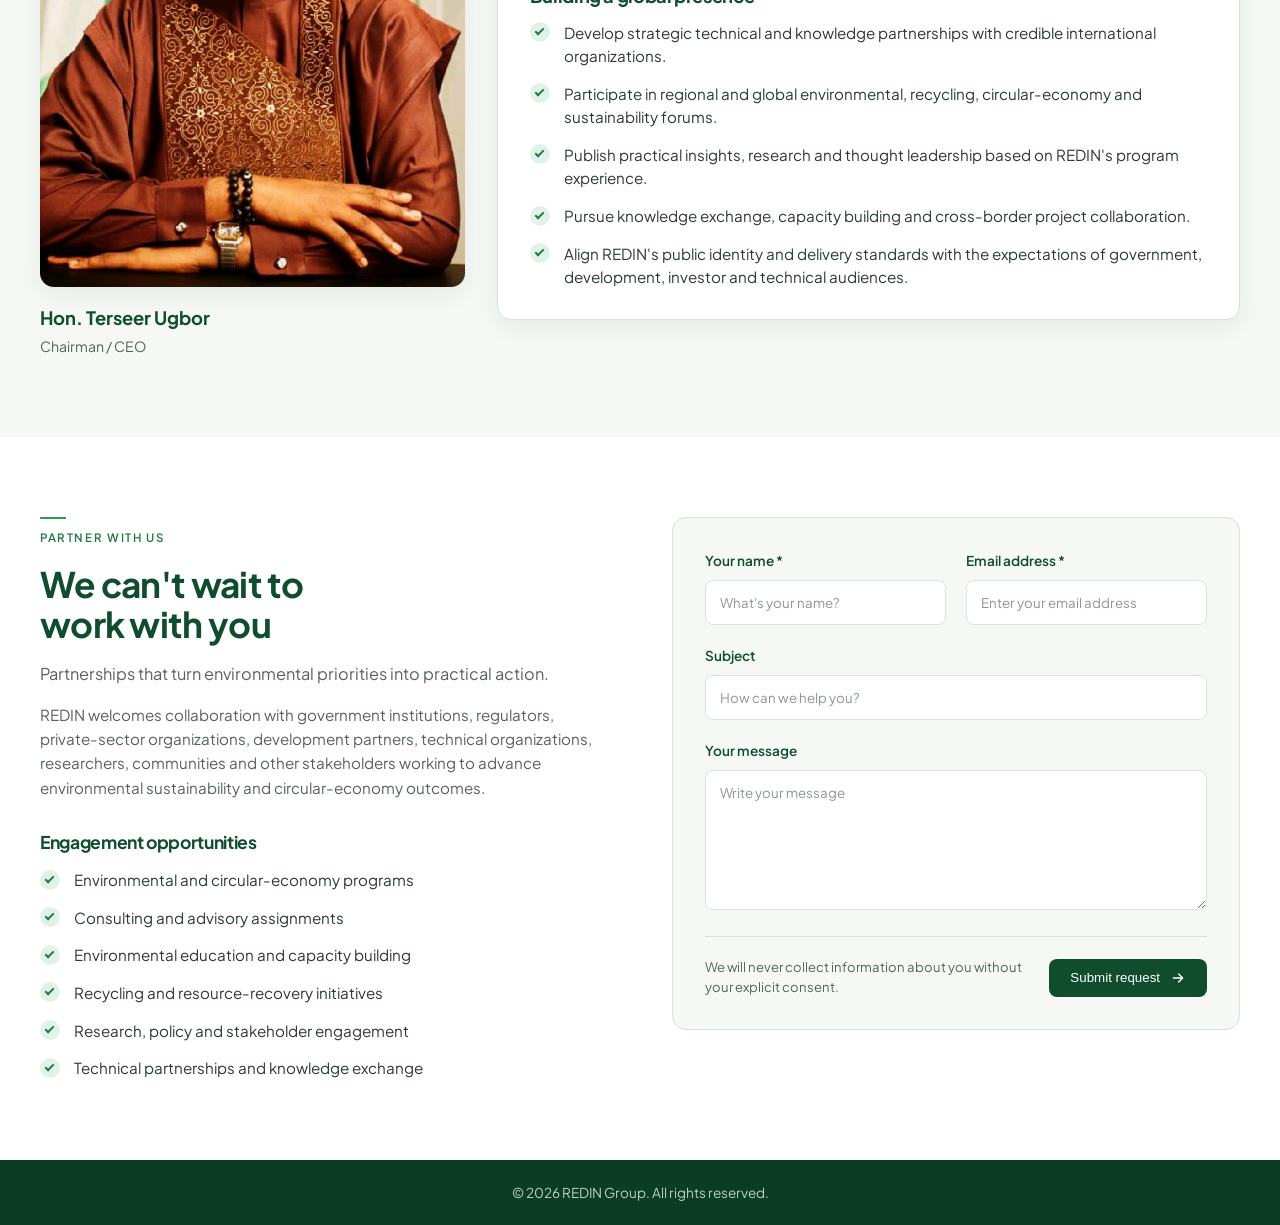
==== commit 494bb815: "Remove 'View All Projects' link and an image" ====
--- a/index.html
+++ b/index.html
@@ -124,7 +124,7 @@
             <p class="eyebrow">Our Flagship Projects</p>
             <h2>Driving a Cleaner, More Circular Nigeria</h2>
           </div>
-          <a href="#projects" class="text-link">View All Projects <svg class="ico"><use href="#i-arrow"/></svg></a>
+          
         </div>
 
         <!-- Clicking anywhere on a card opens its popup (see the <dialog> elements below) -->
@@ -234,7 +234,6 @@
             <div class="card"><img src="Images/Picture5.png" alt="" /></div>
             <div class="card"><img src="Images/Picture3.png" alt="" /></div>
             <div class="card"><img src="Images/Picture4.png" alt="" /></div>
-            <div class="card"><img src="Images/Picture6.png" alt="" /></div>
             <div class="card"><img src="Images/Picture7.png" alt="" /></div>
             <div class="card"><img src="Images/Picture8.png" alt="" /></div>
             <div class="card"><img src="Images/Picture9.png" alt="" /></div>
@@ -444,4 +443,4 @@
   <script src="site.js"></script>
   <script src="Carousel.js"></script>
 </body>
-</html>+</html>
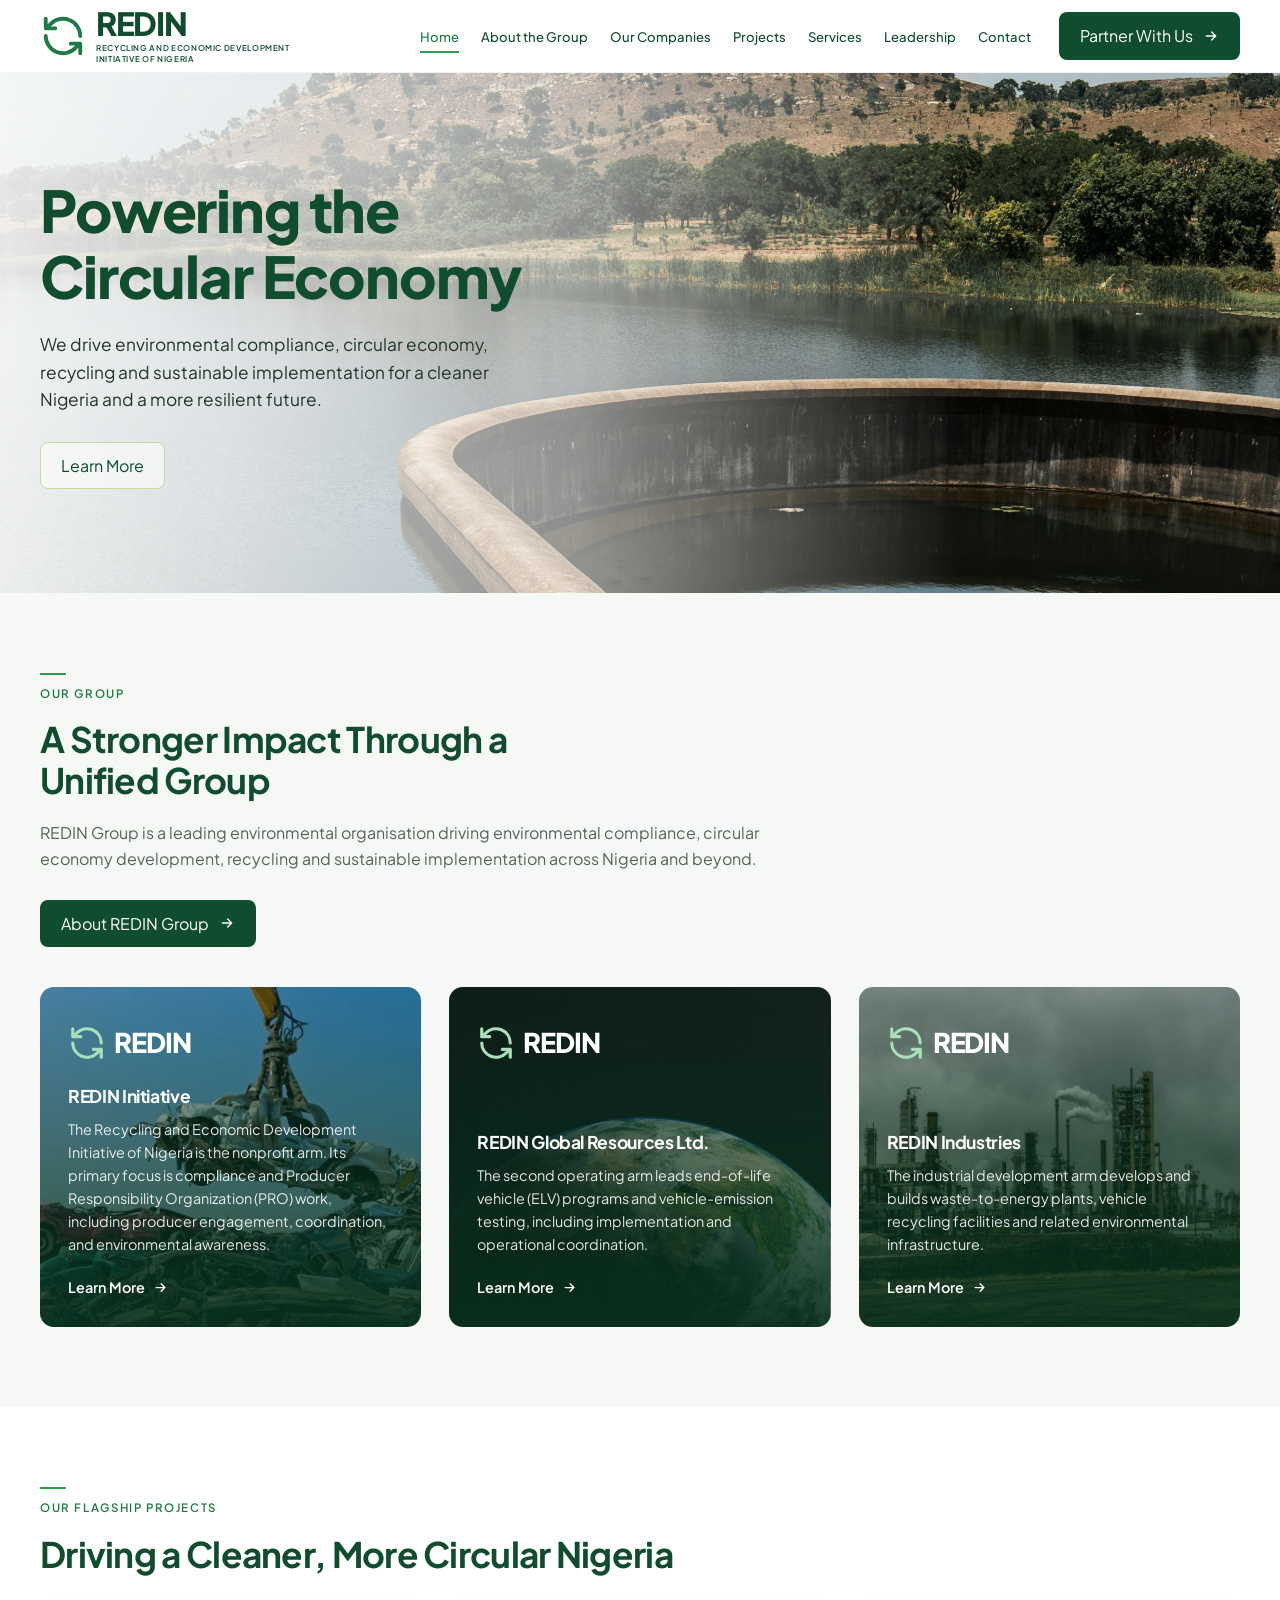
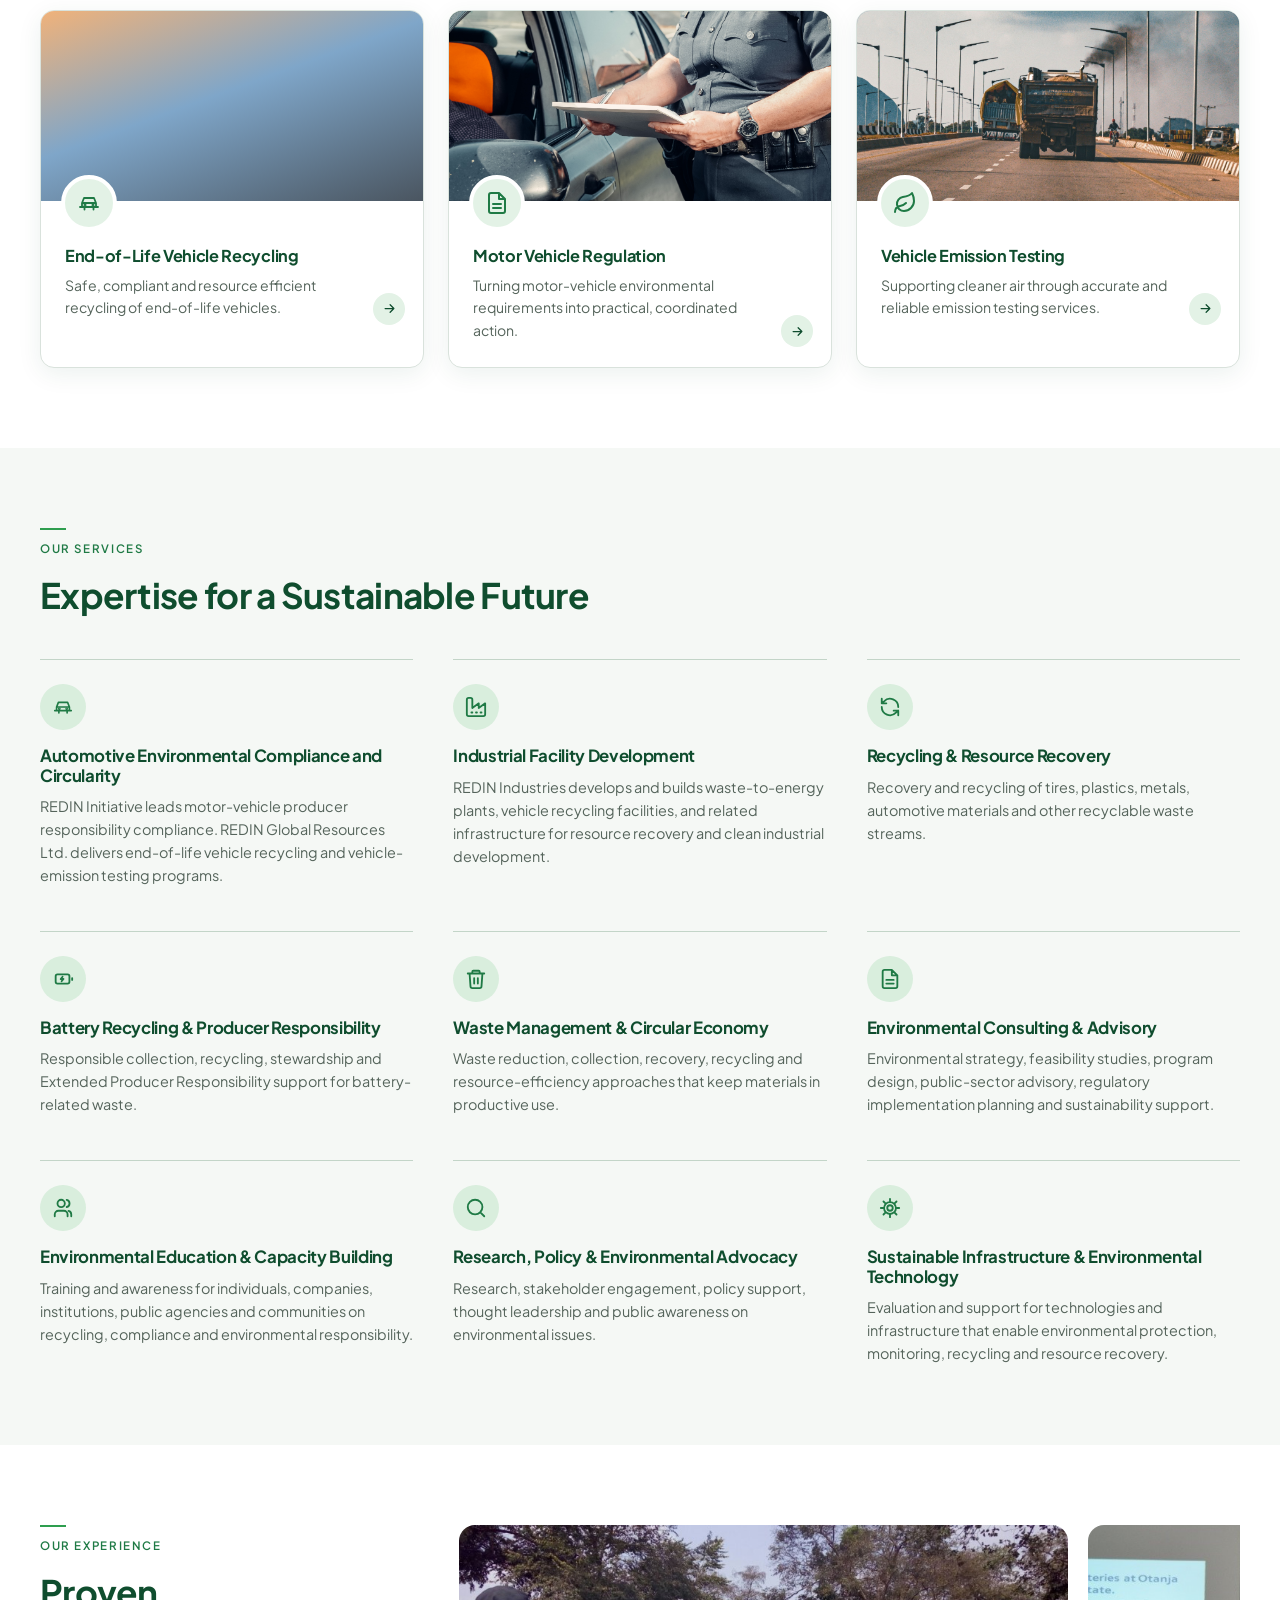
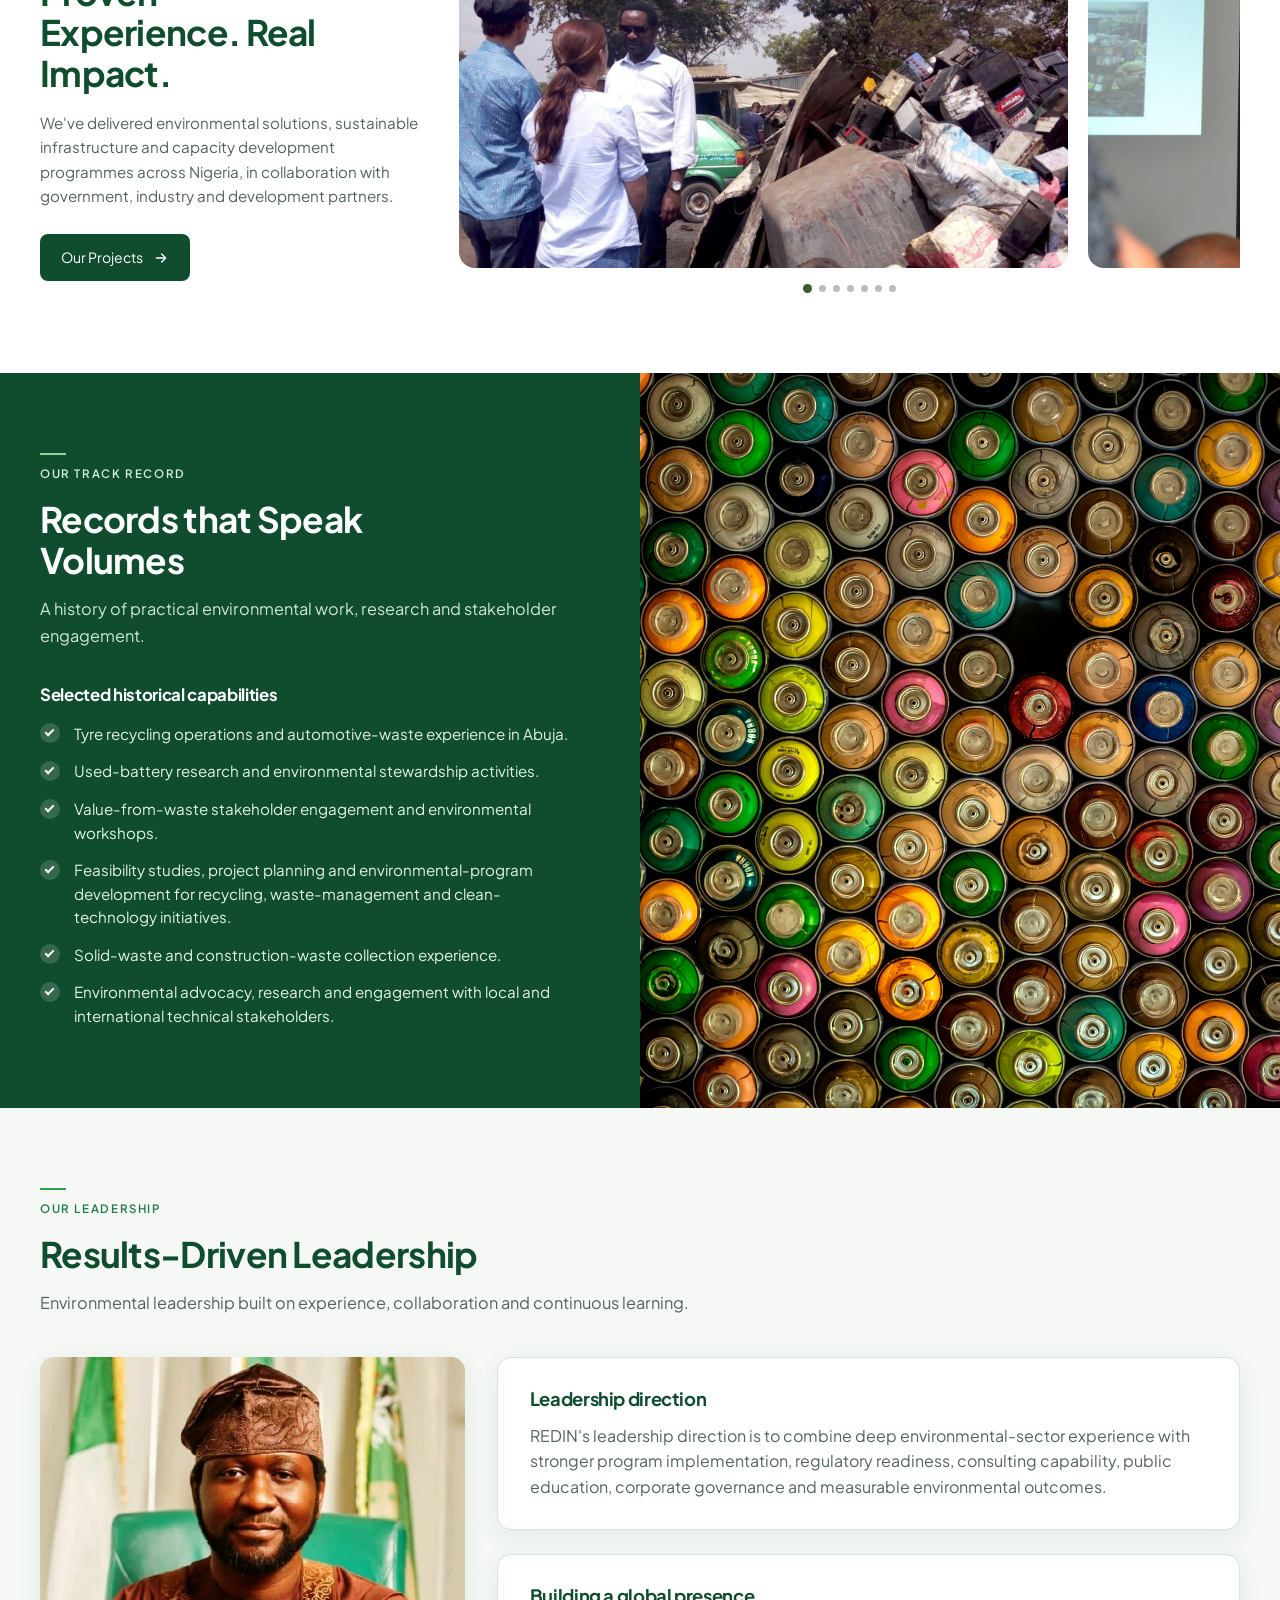
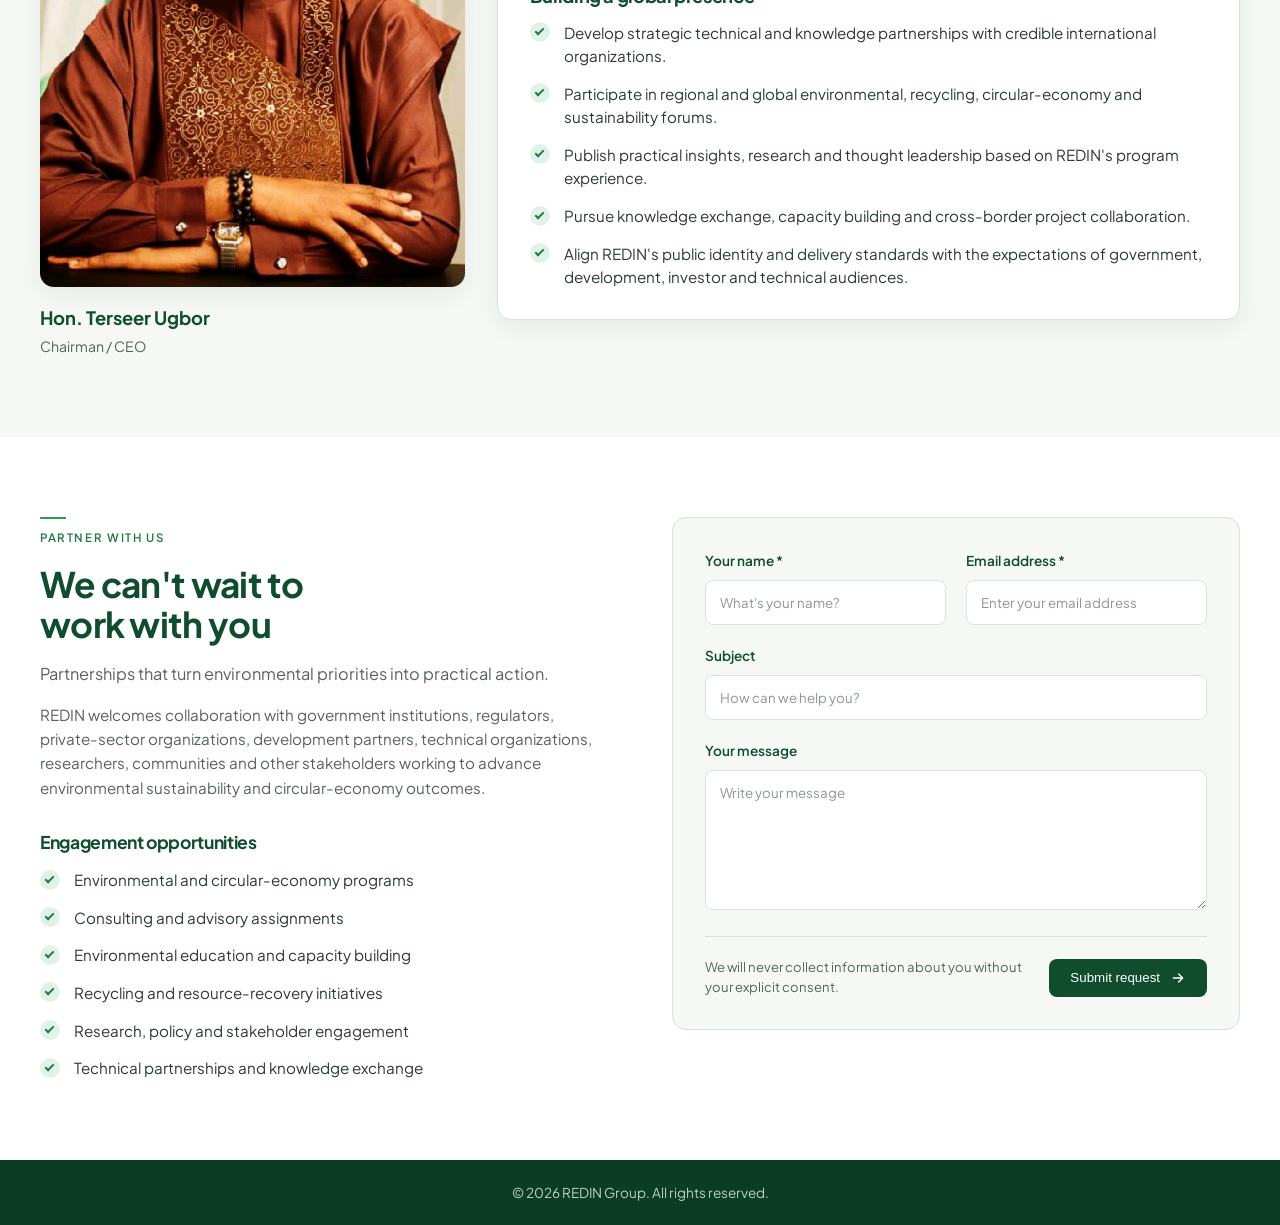
==== commit 58067566: "Update descriptions for REDIN initiatives" ====
--- a/index.html
+++ b/index.html
@@ -90,7 +90,7 @@
             <strong>REDIN</strong>
           </div>
           <h3>REDIN Initiative</h3>
-          <p>Advancing environmental compliance, circular economy, education, advocacy and programme implementation across Nigeria.</p>
+          <p>The Recycling and Economic Development Initiative of Nigeria is the nonprofit arm. Its primary focus is compliance and Producer Responsibility Organization (PRO) work, including producer engagement, coordination, and environmental awareness.</p>
           <a href="#" class="text-link">Learn More <svg class="ico"><use href="#i-arrow"/></svg></a>
         </article>
 
@@ -100,7 +100,7 @@
             <strong>REDIN</strong>
           </div>
           <h3>REDIN Global Resources Ltd.</h3>
-          <p>Commercialises and scales recycling, project development, consultancy and sustainable infrastructure solutions.</p>
+          <p>The second operating arm leads end-of-life vehicle (ELV) programs and vehicle-emission testing, including implementation and operational coordination.</p>
           <a href="#" class="text-link">Learn More <svg class="ico"><use href="#i-arrow"/></svg></a>
         </article>
 
@@ -110,7 +110,7 @@
             <strong>REDIN</strong>
           </div>
           <h3>REDIN Industries</h3>
-          <p>Advancing environmental compliance, circular economy, education, advocacy and programme implementation across Nigeria.</p>
+          <p>The industrial development arm develops and builds waste-to-energy plants, vehicle recycling facilities and related environmental infrastructure.</p>
           <a href="#" class="text-link">Learn More <svg class="ico"><use href="#i-arrow"/></svg></a>
         </article>
       </div>
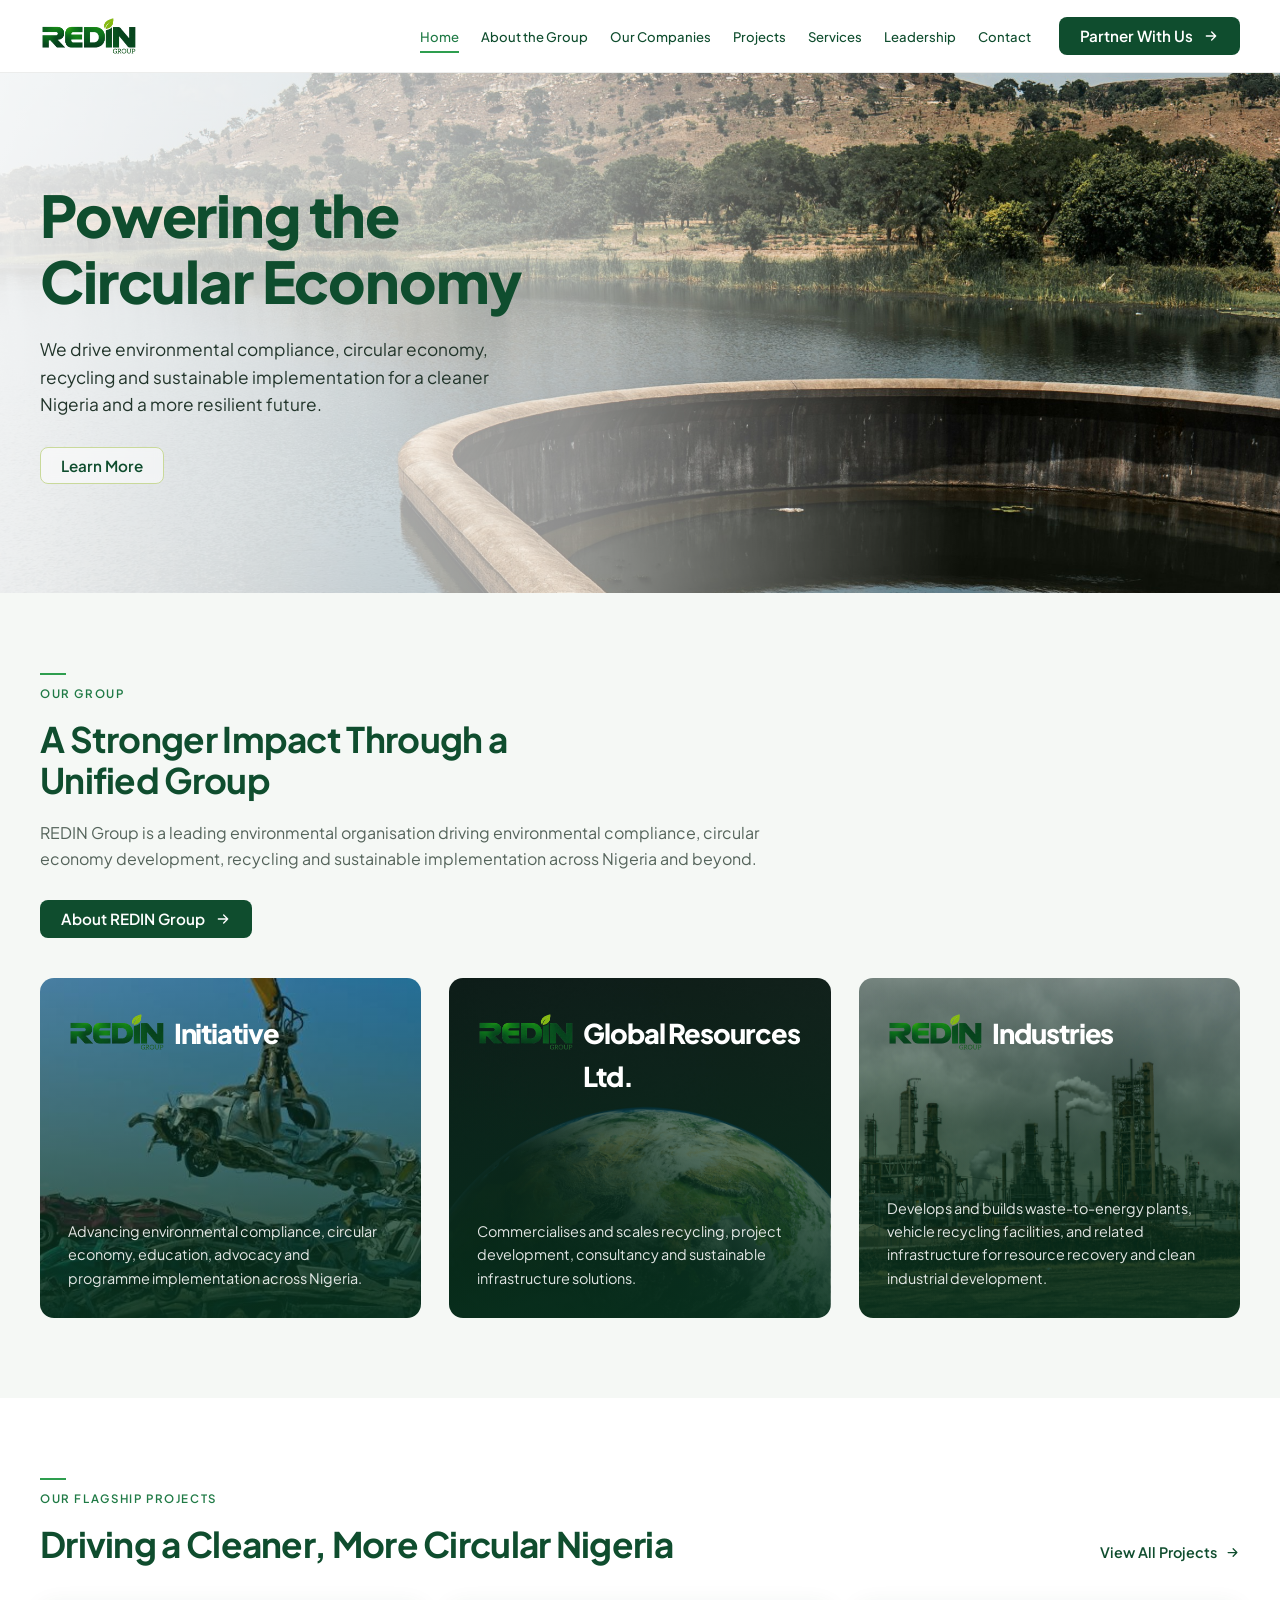
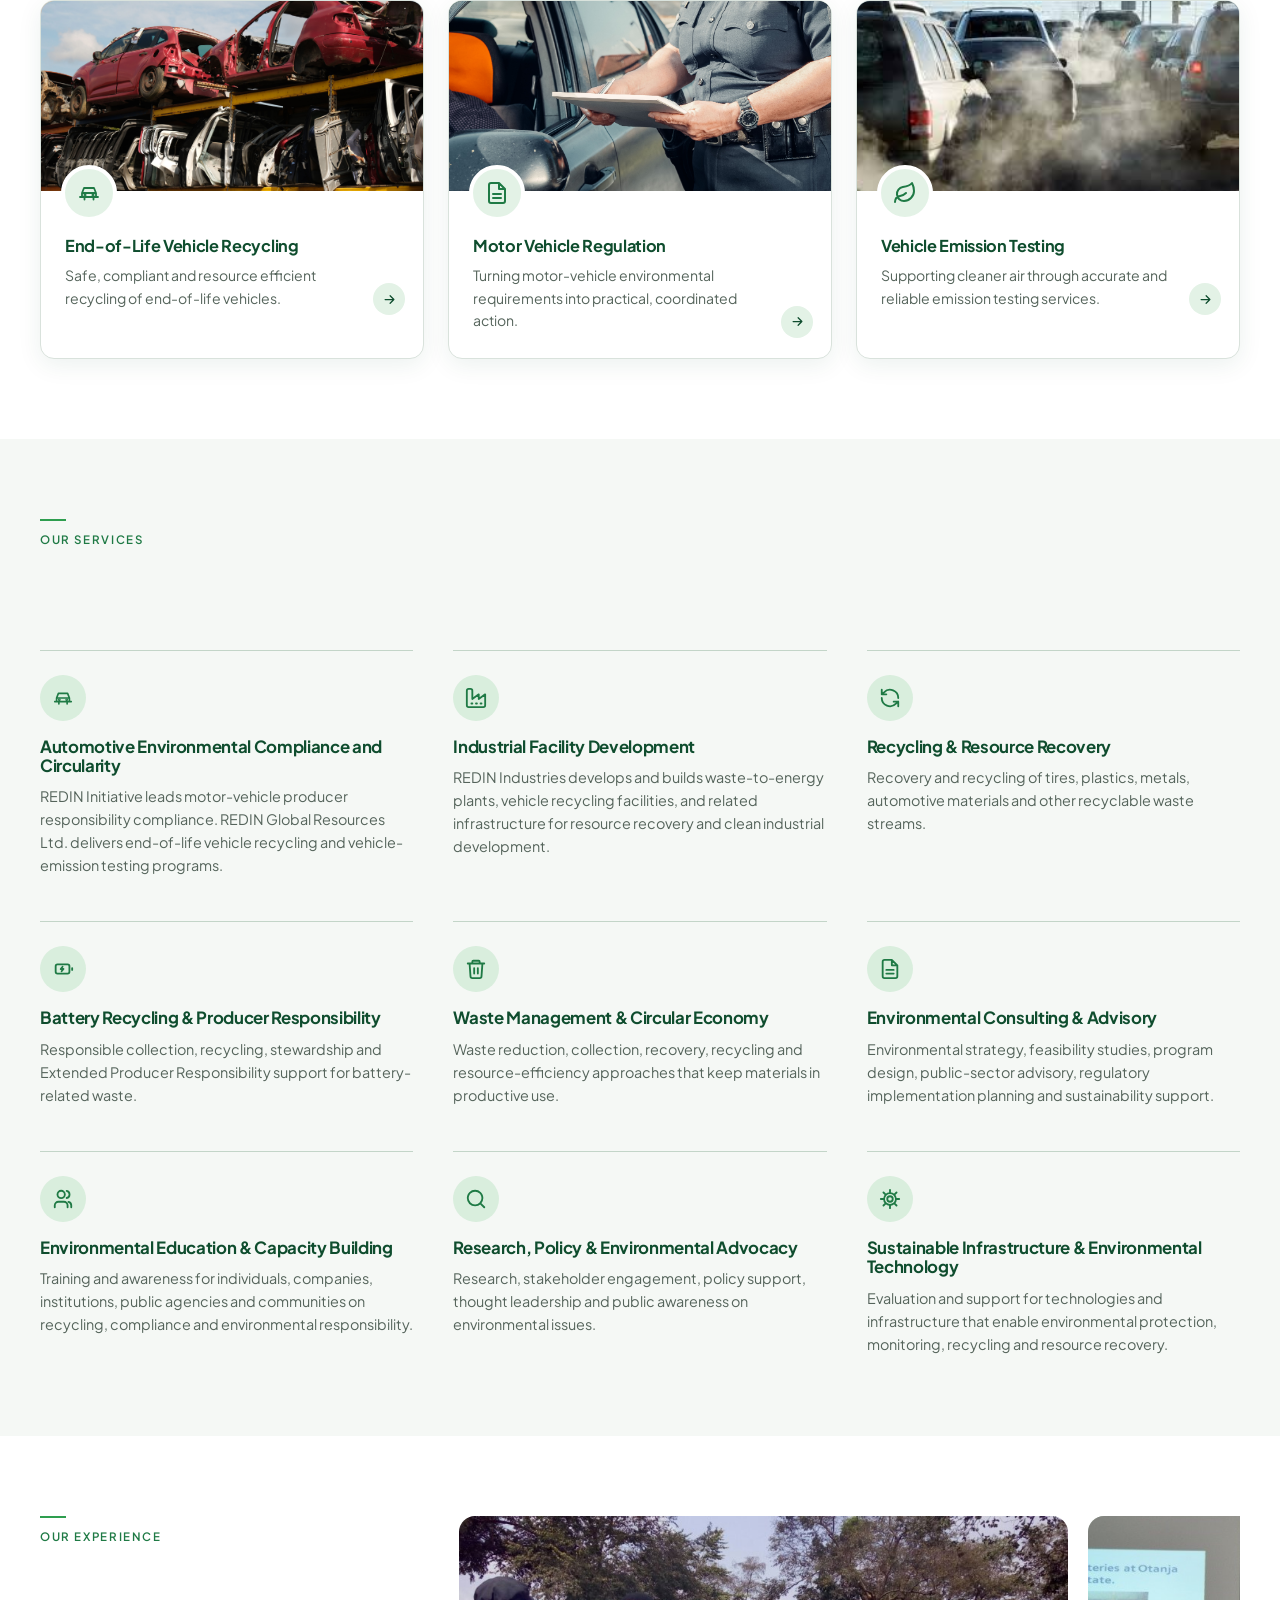
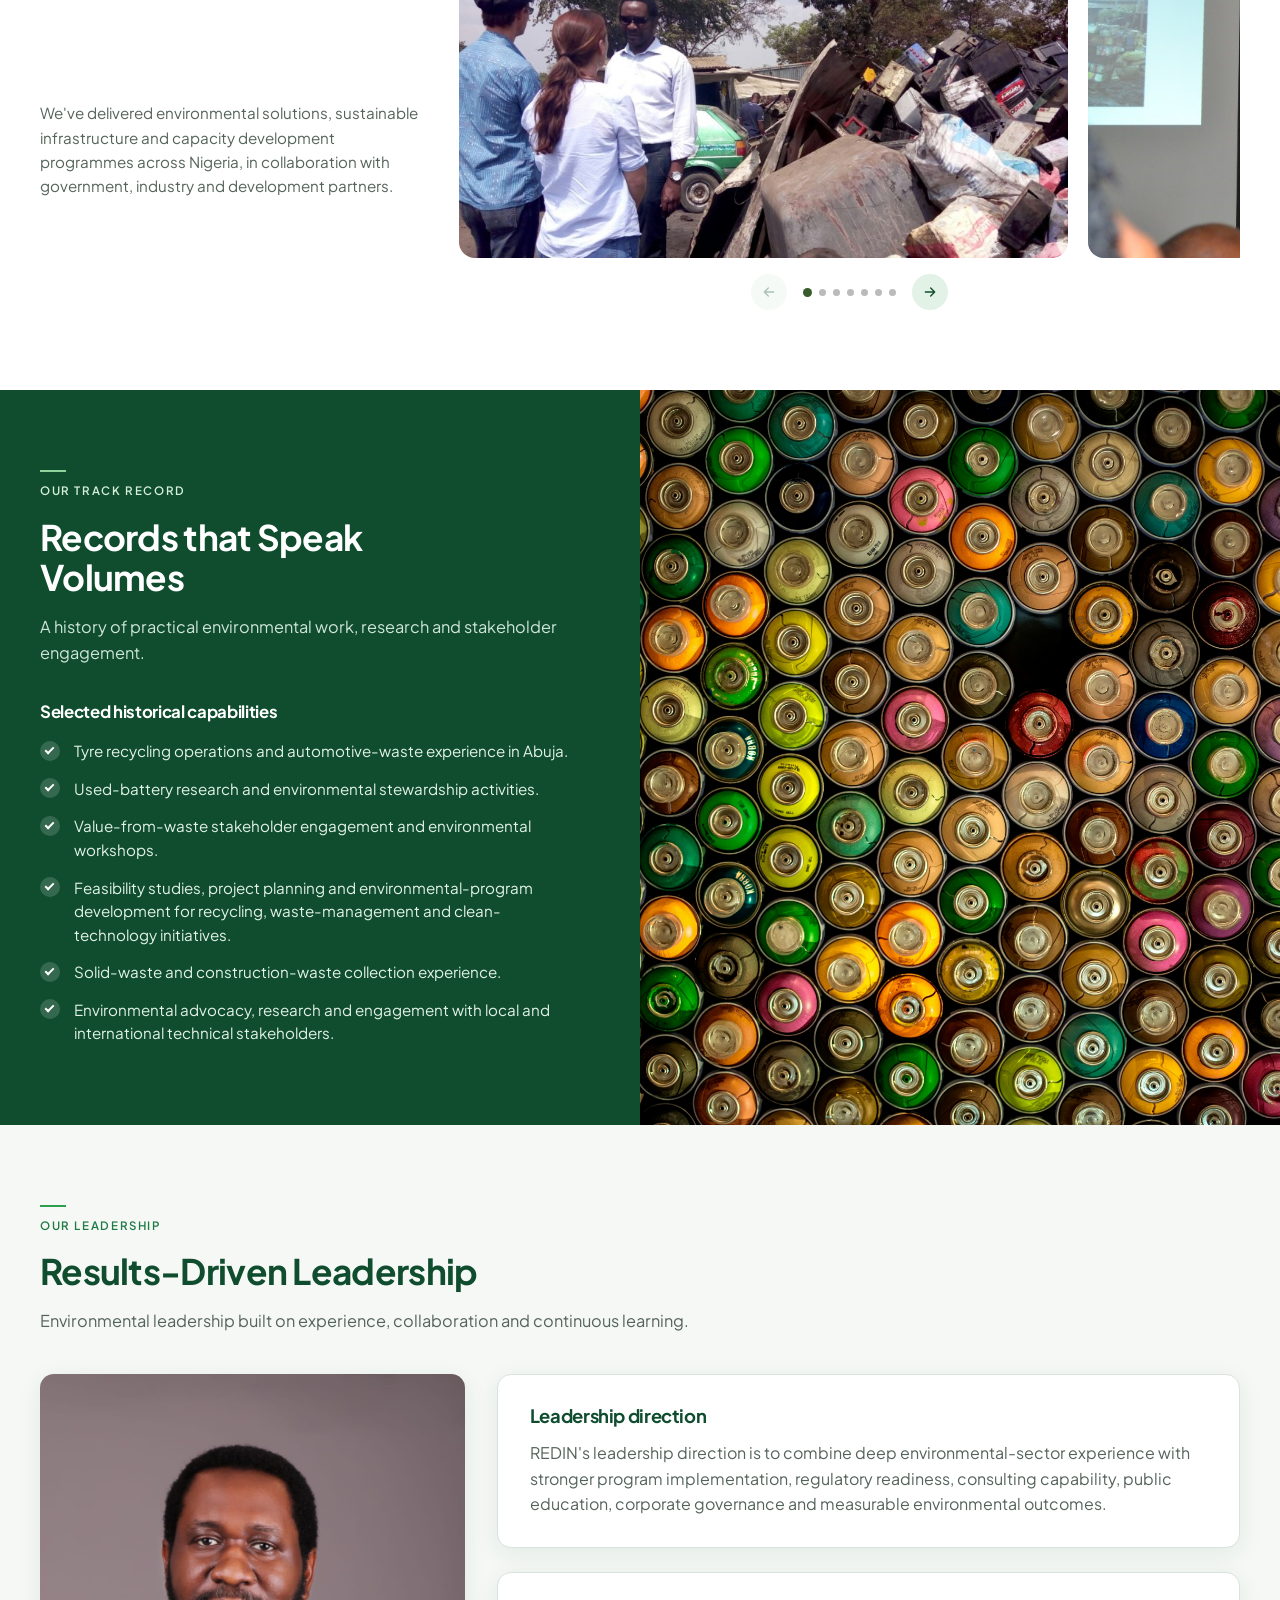
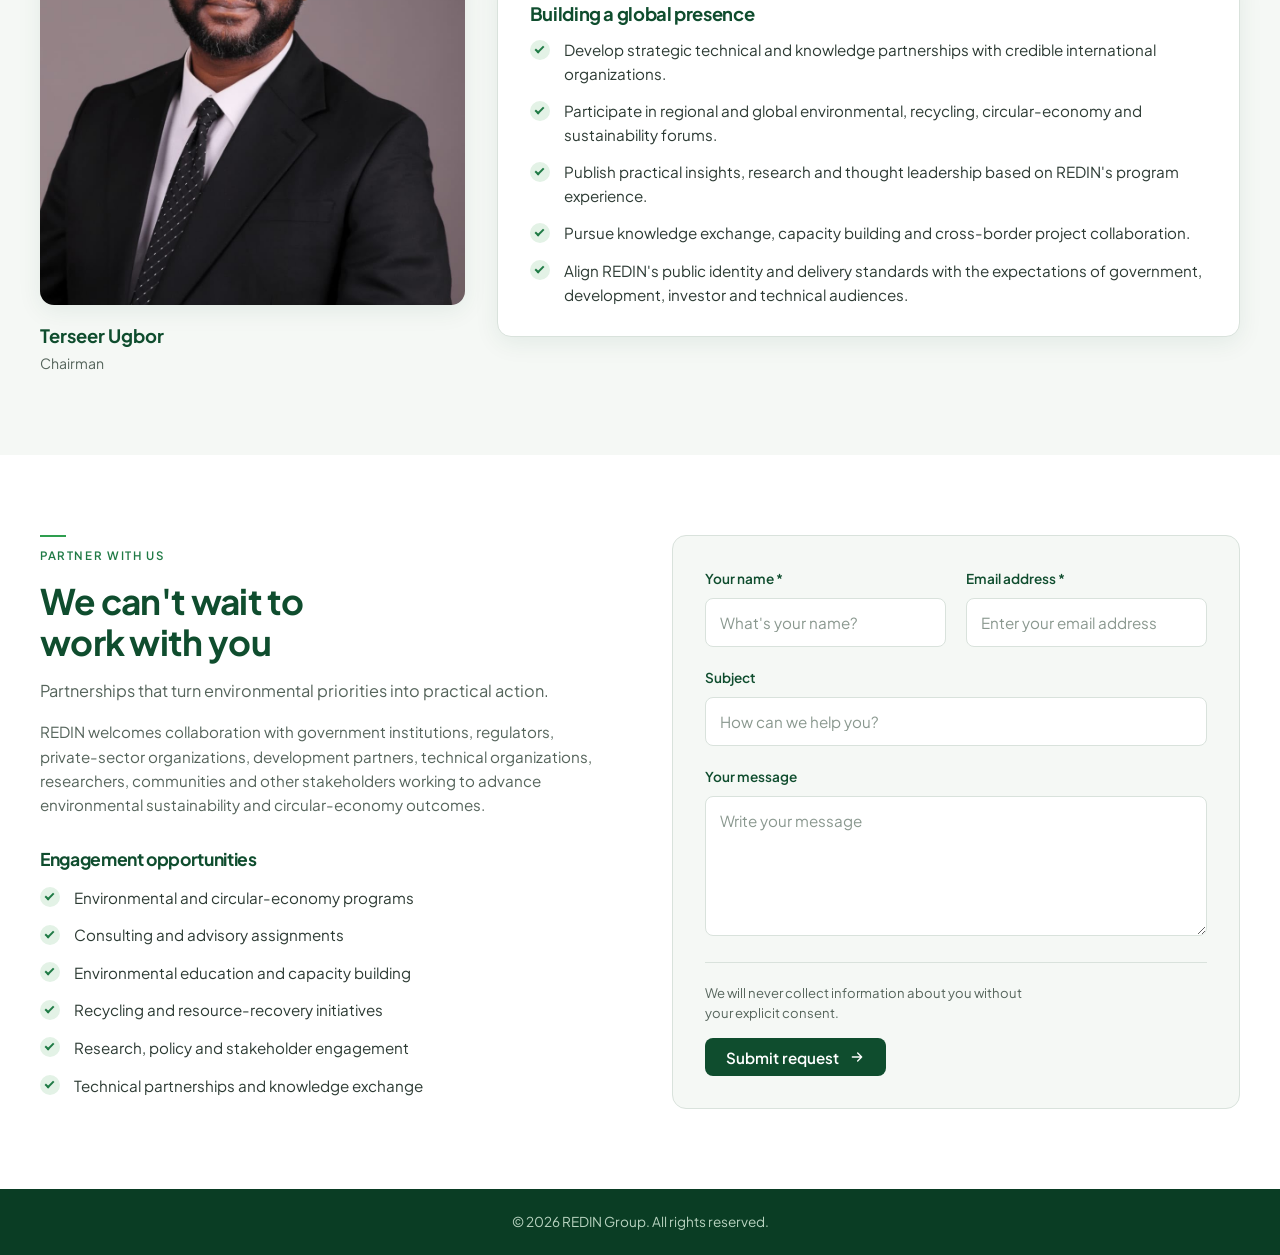
==== commit e1d34ed3: "final" ====
--- a/index.html
+++ b/index.html
@@ -9,6 +9,8 @@
   <link rel="preconnect" href="https://fonts.gstatic.com" crossorigin />
   <link href="https://fonts.googleapis.com/css2?family=Plus+Jakarta+Sans:wght@400;500;600;700;800&display=swap" rel="stylesheet" />
   <link rel="stylesheet" href="styles.css" />
+  <!-- if JavaScript is off, show headings that would otherwise stay hidden -->
+  <noscript><style>h2 { opacity: 1; transform: none; }</style></noscript>
 </head>
 <body>
 
@@ -32,13 +34,7 @@
   <!-- HEADER -->
   <header class="site-header">
     <div class="container header-inner">
-      <a class="logo" href="index.html#home" aria-label="REDIN Group home">
-        <svg class="logo-mark" aria-hidden="true"><use href="#i-recycle"/></svg>
-        <span class="logo-text">
-          <strong>REDIN</strong>
-          <small>Recycling and Economic Development<br />Initiative of Nigeria</small>
-        </span>
-      </a>
+      <img src="Images/logo-redin-group.png" sizes="10px" alt="REDIN Group logo" class="site-logo" />
 
       <button class="nav-toggle" aria-label="Toggle menu" aria-expanded="false" aria-controls="site-nav">
         <span></span><span></span><span></span>
@@ -86,32 +82,42 @@
 
         <article class="company-card company-card--mint" style="--img: url('Images/WhatsApp Image 2026-09-23 at 09.08.21 (1).jpeg')">
           <div class="company-logo">
-            <svg aria-hidden="true"><use href="#i-recycle"/></svg>
-            <strong>REDIN</strong>
-          </div>
-          <h3>REDIN Initiative</h3>
-          <p>The Recycling and Economic Development Initiative of Nigeria is the nonprofit arm. Its primary focus is compliance and Producer Responsibility Organization (PRO) work, including producer engagement, coordination, and environmental awareness.</p>
-          <a href="#" class="text-link">Learn More <svg class="ico"><use href="#i-arrow"/></svg></a>
+           <strong class="strong"><img
+    src="Images/logo-redin-group.png"
+    alt="REDIN Group"
+    class="site-logo"
+    width="160"
+    height="40"
+  />
+</a>Initiative</strong></div>
+          <p>Advancing environmental compliance, circular economy, education, advocacy and programme implementation across Nigeria.</p>
         </article>
 
         <article class="company-card company-card--slate" style="--img: url('Images/vimal-s-GBg3jyGS-Ug-unsplash.jpg')">
           <div class="company-logo">
-            <svg aria-hidden="true"><use href="#i-recycle"/></svg>
-            <strong>REDIN</strong>
-          </div>
-          <h3>REDIN Global Resources Ltd.</h3>
-          <p>The second operating arm leads end-of-life vehicle (ELV) programs and vehicle-emission testing, including implementation and operational coordination.</p>
-          <a href="#" class="text-link">Learn More <svg class="ico"><use href="#i-arrow"/></svg></a>
+            <strong class="strong"><img
+    src="Images/logo-redin-group.png"
+    alt="REDIN Group"
+    class="site-logo"
+    width="160"
+    height="40"
+  />
+</a>Global Resources Ltd.</strong></div>
+          <p>Commercialises and scales recycling, project development, consultancy and sustainable infrastructure solutions.</p>
         </article>
 
         <article class="company-card company-card--mint" style="--img: url('Images/patrick-hendry-6xeDIZgoPaw-unsplash.jpg')">
           <div class="company-logo">
-            <svg aria-hidden="true"><use href="#i-recycle"/></svg>
-            <strong>REDIN</strong>
-          </div>
-          <h3>REDIN Industries</h3>
-          <p>The industrial development arm develops and builds waste-to-energy plants, vehicle recycling facilities and related environmental infrastructure.</p>
-          <a href="#" class="text-link">Learn More <svg class="ico"><use href="#i-arrow"/></svg></a>
+            
+  <strong class="strong"><img
+    src="Images/logo-redin-group.png"
+    alt="REDIN Group"
+    class="site-logo"
+    width="160"
+    height="40"
+  />
+</a>Industries</strong></div>
+          <p>Develops and builds waste-to-energy plants, vehicle recycling facilities, and related infrastructure for resource recovery and clean industrial development.</p>
         </article>
       </div>
     </section>
@@ -124,13 +130,13 @@
             <p class="eyebrow">Our Flagship Projects</p>
             <h2>Driving a Cleaner, More Circular Nigeria</h2>
           </div>
-          
+          <a href="#projects" class="text-link">View All Projects <svg class="ico"><use href="#i-arrow"/></svg></a>
         </div>
 
         <!-- Clicking anywhere on a card opens its popup (see the <dialog> elements below) -->
         <div class="project-grid">
           <article class="project-card">
-            <div class="project-img" style="--img: url('Images/project-emission.jpg')"></div>
+            <div class="project-img" style="--img: url('Images/pexels-aziz-er-2158219793-35503911.jpg')"></div>
             <div class="project-body">
               <span class="badge"><svg class="ico"><use href="#i-car"/></svg></span>
               <h3><button type="button" class="project-open" data-modal="modal-elv">End-of-Life Vehicle Recycling</button></h3>
@@ -150,7 +156,7 @@
           </article>
 
           <article class="project-card">
-            <div class="project-img" style="--img: url('Images/project-fume.jpg')"></div>
+            <div class="project-img" style="--img: url('Images/car-pollution.jpg')"></div>
             <div class="project-body">
               <span class="badge"><svg class="ico"><use href="#i-leaf"/></svg></span>
               <h3><button type="button" class="project-open" data-modal="modal-emission">Vehicle Emission Testing</button></h3>
@@ -225,7 +231,6 @@
           <p class="eyebrow">Our Experience</p>
           <h2>Proven Experience. Real Impact.</h2>
           <p>We've delivered environmental solutions, sustainable infrastructure and capacity development programmes across Nigeria, in collaboration with government, industry and development partners.</p>
-          <a href="#projects" class="btn btn-primary btn-sm">Our Projects <svg class="ico"><use href="#i-arrow"/></svg></a>
         </div>
 
         <div class="carousel-wrap" role="region" aria-label="Project photo carousel">
@@ -238,7 +243,15 @@
             <div class="card"><img src="Images/Picture8.png" alt="" /></div>
             <div class="card"><img src="Images/Picture9.png" alt="" /></div>
           </div>
-          <div class="carousel-dots" id="carousel-dots"></div>
+          <div class="carousel-controls">
+            <button type="button" class="carousel-arrow carousel-arrow--prev" data-dir="-1" aria-label="Previous photos">
+              <svg class="ico" aria-hidden="true"><use href="#i-arrow"/></svg>
+            </button>
+            <div class="carousel-dots" id="carousel-dots"></div>
+            <button type="button" class="carousel-arrow carousel-arrow--next" data-dir="1" aria-label="Next photos">
+              <svg class="ico" aria-hidden="true"><use href="#i-arrow"/></svg>
+            </button>
+          </div>
         </div>
       </div>
     </section>
@@ -274,10 +287,10 @@
 
         <div class="leader-grid">
           <figure class="leader-card">
-            <div class="leader-photo" style="--img: url('Images/terseer.jpg')" role="img" aria-label="Portrait of Hon. Terseer Ugbor"></div>
+            <div class="leader-photo" style="--img: url('Images/WhatsApp Image 2026-09-30 at 17.01.05.jpeg')" role="img" aria-label="Portrait of Terseer Ugbor"></div>
             <figcaption>
-              <strong>Hon. Terseer Ugbor</strong>
-              <span>Chairman / CEO</span>
+              <strong>Terseer Ugbor</strong>
+              <span>Chairman</span>
             </figcaption>
           </figure>
 
@@ -322,34 +335,44 @@
           </ul>
         </div>
 
-        <!-- Connect action="" to your backend or a form service (Formspree, Netlify Forms, etc.) -->
-        <form class="contact-form" action="https://formspree.io/f/xljdzpqo" method="post">
-          <div class="form-row">
+        <!-- The wrap holds the form and the "thank you" overlay that covers it after sending -->
+        <div class="contact-form-wrap">
+          <form class="contact-form" id="contact-form" action="https://formspree.io/f/xljdzpqo" method="post">
+            <div class="form-row">
+              <div class="form-field">
+                <label for="name">Your name <span aria-hidden="true">*</span></label>
+                <input type="text" id="name" name="name" placeholder="What's your name?" autocomplete="name" required />
+              </div>
+              <div class="form-field">
+                <label for="email">Email address <span aria-hidden="true">*</span></label>
+                <input type="email" id="email" name="email" placeholder="Enter your email address" autocomplete="email" required />
+              </div>
+            </div>
+
             <div class="form-field">
-              <label for="name">Your name <span aria-hidden="true">*</span></label>
-              <input type="text" id="name" name="name" placeholder="What's your name?" autocomplete="name" required />
-            </div>
+              <label for="subject">Subject</label>
+              <input type="text" id="subject" name="subject" placeholder="How can we help you?" />
+            </div>
+
             <div class="form-field">
-              <label for="email">Email address <span aria-hidden="true">*</span></label>
-              <input type="email" id="email" name="email" placeholder="Enter your email address" autocomplete="email" required />
-            </div>
-          </div>
-
-          <div class="form-field">
-            <label for="subject">Subject</label>
-            <input type="text" id="subject" name="subject" placeholder="How can we help you?" />
-          </div>
-
-          <div class="form-field">
-            <label for="message">Your message</label>
-            <textarea id="message" name="message" placeholder="Write your message"></textarea>
-          </div>
-
-          <div class="form-bottom">
-            <p class="privacy-note">We will never collect information about you without your explicit consent.</p>
-            <button type="submit" class="btn btn-primary">Submit request <svg class="ico"><use href="#i-arrow"/></svg></button>
-          </div>
-        </form>
+              <label for="message">Your message</label>
+              <textarea id="message" name="message" placeholder="Write your message"></textarea>
+            </div>
+
+            <div class="form-bottom">
+              <p class="privacy-note">We will never collect information about you without your explicit consent.</p>
+              <button type="submit" class="btn btn-primary">Submit request <svg class="ico"><use href="#i-arrow"/></svg></button>
+            </div>
+          </form>
+
+          <div class="form-success" id="form-success" hidden>
+            <div class="form-success-inner">
+              <h3>Thank you</h3>
+              <p>Your message has been sent. We'll get back to you soon.</p>
+              <button type="button" class="btn btn-primary" id="form-success-close">Send another message</button>
+            </div>
+          </div>
+        </div>
       </div>
     </section>
   </main>
@@ -365,7 +388,7 @@
   <dialog class="modal" id="modal-elv" aria-labelledby="modal-elv-title">
     <button type="button" class="modal-close" data-close aria-label="Close project details">&times;</button>
     <div class="modal-inner">
-      <div class="modal-media" style="--img: url('Images/project-elv.jpg')"></div>
+      <div class="modal-media" style="--img: url('Images/pexels-aziz-er-2158219793-35503911.jpg')"></div>
       <div class="modal-body">
         <p class="eyebrow">In collaboration with NADDC</p>
         <h2 id="modal-elv-title">End-of-Life Vehicle (ELV) Recycling</h2>
@@ -417,7 +440,7 @@
   <dialog class="modal" id="modal-emission" aria-labelledby="modal-emission-title">
     <button type="button" class="modal-close" data-close aria-label="Close project details">&times;</button>
     <div class="modal-inner">
-      <div class="modal-media" style="--img: url('Images/project-emission.jpg')"></div>
+      <div class="modal-media" style="--img: url('Images/car-pollution.jpg')"></div>
       <div class="modal-body">
         <p class="eyebrow">In collaboration with NESREA</p>
         <h2 id="modal-emission-title">Vehicle Emission Testing</h2>
@@ -443,4 +466,4 @@
   <script src="site.js"></script>
   <script src="Carousel.js"></script>
 </body>
-</html>
+</html>
--- a/styles.css
+++ b/styles.css
@@ -60,15 +60,15 @@
   display: inline-flex; align-items: center; gap: 10px;
   padding: 10px 20px;
   border-radius: var(--radius-sm);
-  font: 600 .95rem/1 inherit;
+  font-family: inherit; font-size: .95rem; font-weight: 600; line-height: 1;
   border: 1.5px solid transparent;
   cursor: pointer;
   transition: background .2s, color .2s, border-color .2s, transform .2s;
-  margin-top: auto;
 }
 .btn .ico { width: 16px; height: 16px; }
 .btn-primary { background: var(--green-800); color: #fff; }
 .btn-primary:hover { background: var(--green-900); }
+.btn-primary:disabled { opacity: .7; cursor: default; }
 .btn-outline { background: rgba(255,255,255,.55); color: var(--green-800); border-color: #c9d99a; backdrop-filter: blur(4px); }
 .btn-outline:hover { background: #fff; border-color: var(--green-600); }
 .btn-light { background: #fff; color: var(--green-800); }
@@ -85,13 +85,51 @@
 
 /* ---------- Header ---------- */
 .site-header {
-  position: sticky; top: 0; z-index: 50;
-  background: rgba(255,255,255,.96);
-  backdrop-filter: blur(8px);
-  border-bottom: 1px solid rgba(0,0,0,.05);
-}
-.header-inner { display: flex; align-items: center; justify-content: space-between; gap: 24px; min-height: 72px; }
-
+  position: sticky;          /* optional */
+  top: 0;
+  z-index: 100;
+  background: #fff;          /* or your header bg */
+  border-bottom: 1px solid rgba(15, 27, 19, 0.08);
+}
+
+.header-inner {
+  display: flex;
+  align-items: center;
+  justify-content: space-between;
+  gap: 24px;
+  min-height: 72px;          /* header bar height */
+  padding-block: 12px;
+}
+
+.site-brand {
+  display: flex;
+  align-items: center;
+  flex-shrink: 0;
+  line-height: 0;            /* kills extra space under the img */
+  text-decoration: none;
+}
+
+.site-logo {
+  display: block; 
+  height: 40px;            /* fits a ~72px header */
+  width: auto;               /* keeps aspect ratio */
+  max-width: min(180px, 42vw);
+  object-fit: contain;
+  object-position: left center;
+}
+
+/* slightly smaller on mobile so nav has room */
+@media (max-width: 768px) {
+  .header-inner {
+    min-height: 64px;
+    padding-block: 10px;
+  }
+
+  .site-logo {
+    height: 32px;
+    max-width: 140px;
+  }
+}
 .logo { display: flex; align-items: center; gap: 10px; }
 .logo-mark { width: 46px; height: 46px; color: var(--green-600); }
 .logo-text { display: flex; flex-direction: column; line-height: 1; }
@@ -109,16 +147,17 @@
 .nav-toggle[aria-expanded="true"] span:nth-child(2) { opacity: 0; }
 .nav-toggle[aria-expanded="true"] span:nth-child(3) { transform: translateY(-7px) rotate(-45deg); }
 
+/* Headings fade in as they scroll into view (site.js adds .show) */
 h2 {
   opacity: 0;
   transform: translateY(30px);
   transition: opacity 0.8s ease, transform 0.8s ease;
 }
-
 h2.show {
   opacity: 1;
   transform: translateY(0);
 }
+
 /* ---------- Image slots (gradient fallback + photo on top) ---------- */
 .hero, .project-img, .modal-media, .split-media, .leader-photo, .cta {
   background-size: cover;
@@ -184,7 +223,10 @@
 .group-copy { grid-column: 1 / -1; margin-bottom: 12px; }   /* intro sits on its own row above the cards */
 .group-copy h2 { max-width: 22ch; }
 .group-copy p:not(.eyebrow) { margin: 20px 0 28px; color: var(--muted); max-width: 60ch; }
-
+.strong{
+  display: flex;
+  gap: 8px;
+}
 .company-card {
   position: relative; overflow: hidden;
   display: flex; flex-direction: column; gap: 12px;
@@ -200,7 +242,7 @@
 }
 .company-card--mint  { --fb: linear-gradient(135deg, #2e7d4f, #0d4a2b); }
 .company-card--slate { --fb: linear-gradient(135deg, #4a6b82, #22384a); }
-.company-logo { display: flex; align-items: center; gap: 8px; margin-bottom: auto; }   /* logo top, text pinned to the bottom */
+.company-logo { display: flex; align-items: center; gap: 8px; margin-bottom: auto; }   /* name top, text pinned to the bottom */
 .company-logo svg { width: 38px; height: 38px; color: #a9e0b8; }
 .company-logo strong { font-size: 1.7rem; font-weight: 800; letter-spacing: -.04em; color: #fff; }
 .company-card h3 { font-size: 1.1rem; font-weight: 700; color: #fff; }
@@ -328,7 +370,30 @@
 }
 .card img { width: 100%; height: 100%; object-fit: cover; }
 
-.carousel-dots { display: flex; justify-content: center; align-items: center; gap: 7px; margin-top: 16px; }
+.carousel-controls { display: flex; justify-content: center; align-items: center; gap: 16px; margin-top: 16px; }
+.carousel-dots { display: flex; justify-content: center; align-items: center; gap: 7px; }
+
+/* arrows: hidden by default, shown only on mouse/trackpad devices */
+.carousel-arrow {
+  display: none;
+  place-items: center;
+  width: 36px; height: 36px; padding: 0;
+  border: 0; border-radius: 50%;
+  background: var(--green-100); color: var(--green-800);
+  cursor: pointer;
+  transition: background .2s, color .2s, opacity .2s;
+}
+.carousel-arrow .ico { width: 16px; height: 16px; }
+.carousel-arrow--prev .ico { transform: rotate(180deg); }
+.carousel-arrow:hover:not(:disabled) { background: var(--green-800); color: #fff; }
+.carousel-arrow:disabled { opacity: .35; cursor: default; }
+
+/* mouse devices at any width, plus any large screen (e.g. Nest Hub Max, 1280px).
+   Phones and tablets (touch, up to 1024px) stay arrow-free. */
+@media (hover: hover) and (pointer: fine), (min-width: 1025px) {
+  .carousel-arrow { display: inline-grid; }
+}
+
 .carousel-dot {
   width: 7px; height: 7px; padding: 0;
   border: none; border-radius: 50%;
@@ -383,6 +448,8 @@
 .work-copy .body-text { margin-top: 16px; color: var(--muted); font-size: .95rem; max-width: 56ch; }
 .work-copy h3 { font-size: 1.1rem; font-weight: 700; margin: 32px 0 16px; }
 
+.contact-form-wrap { position: relative; }
+
 .contact-form {
   display: grid; gap: 20px;
   background: var(--bg-tint);
@@ -390,14 +457,27 @@
   border-radius: var(--radius);
   padding: 32px;
 }
+
+/* "Thank you" panel that covers the form after a successful send */
+.form-success {
+  position: absolute; inset: 0; z-index: 5;
+  display: flex; align-items: center; justify-content: center;
+  background: var(--bg-tint);
+  border: 1px solid var(--line); border-radius: var(--radius);
+  padding: 32px; text-align: center;
+}
+.form-success[hidden] { display: none; }
+.form-success-inner h3 { margin-bottom: 12px; font-size: 1.3rem; }
+.form-success-inner p { color: var(--muted); }
+.form-success-inner .btn { margin-top: 20px; }
+
 .form-row { display: grid; grid-template-columns: 1fr 1fr; gap: 20px; }
 .form-field label { display: block; margin-bottom: 8px; font-size: .85rem; font-weight: 600; color: var(--green-800); }
 .form-field input,
 .form-field textarea {
   width: 100%;
   padding: 13px 14px;
-  font-family: "Plus Jakarta Sans", system-ui, -apple-system, "Segoe UI", Roboto, sans-serif;
-  
+  font-family: inherit; font-size: .95rem; line-height: 1.4;
   color: var(--text);
   background: #fff;
   border: 1.5px solid var(--line);
@@ -428,8 +508,8 @@
 .mv-card h2 { font-size: clamp(1.4rem, 2.4vw, 1.8rem); font-weight: 700; margin-bottom: 16px; }
 .mv-card p + p { margin-top: 14px; }
 
-.philosophy-grid { display: grid; grid-template-columns: 1fr 1.3fr; gap: 64px; align-items: start; }
-.principles { margin-top: 190px; display: grid; grid-template-columns: 1fr 1fr; gap: 28px 32px; }
+.philosophy-grid { display: grid; grid-template-columns: 1fr 1.3fr; gap: 64px; align-items: center; }
+.principles { display: grid; grid-template-columns: 1fr 1fr; gap: 28px 32px; }
 .principle { border-top: 1px solid var(--line-strong); padding-top: 20px; }
 .principle h3 { font-size: 1.1rem; font-weight: 700; margin-bottom: 10px; }
 
@@ -490,8 +570,6 @@
   .work-copy h2 { max-width: none; }
 
   .mv-grid, .philosophy-grid { grid-template-columns: 1fr; }
-  
-  .principles { margin-top: 0px; }
 }
 
 @media (max-width: 640px) {
@@ -515,12 +593,12 @@
 
   .modal-body { padding: 24px 20px 28px; }
   .modal-media { height: 150px; }
-  .principles { margin-top: 0px; }
 }
 
 @media (prefers-reduced-motion: reduce) {
   html { scroll-behavior: auto; }
   .carousel { scroll-behavior: auto; }
   .modal[open] { animation: none; }
+  h2 { opacity: 1; transform: none; }
   * { transition: none !important; }
 }
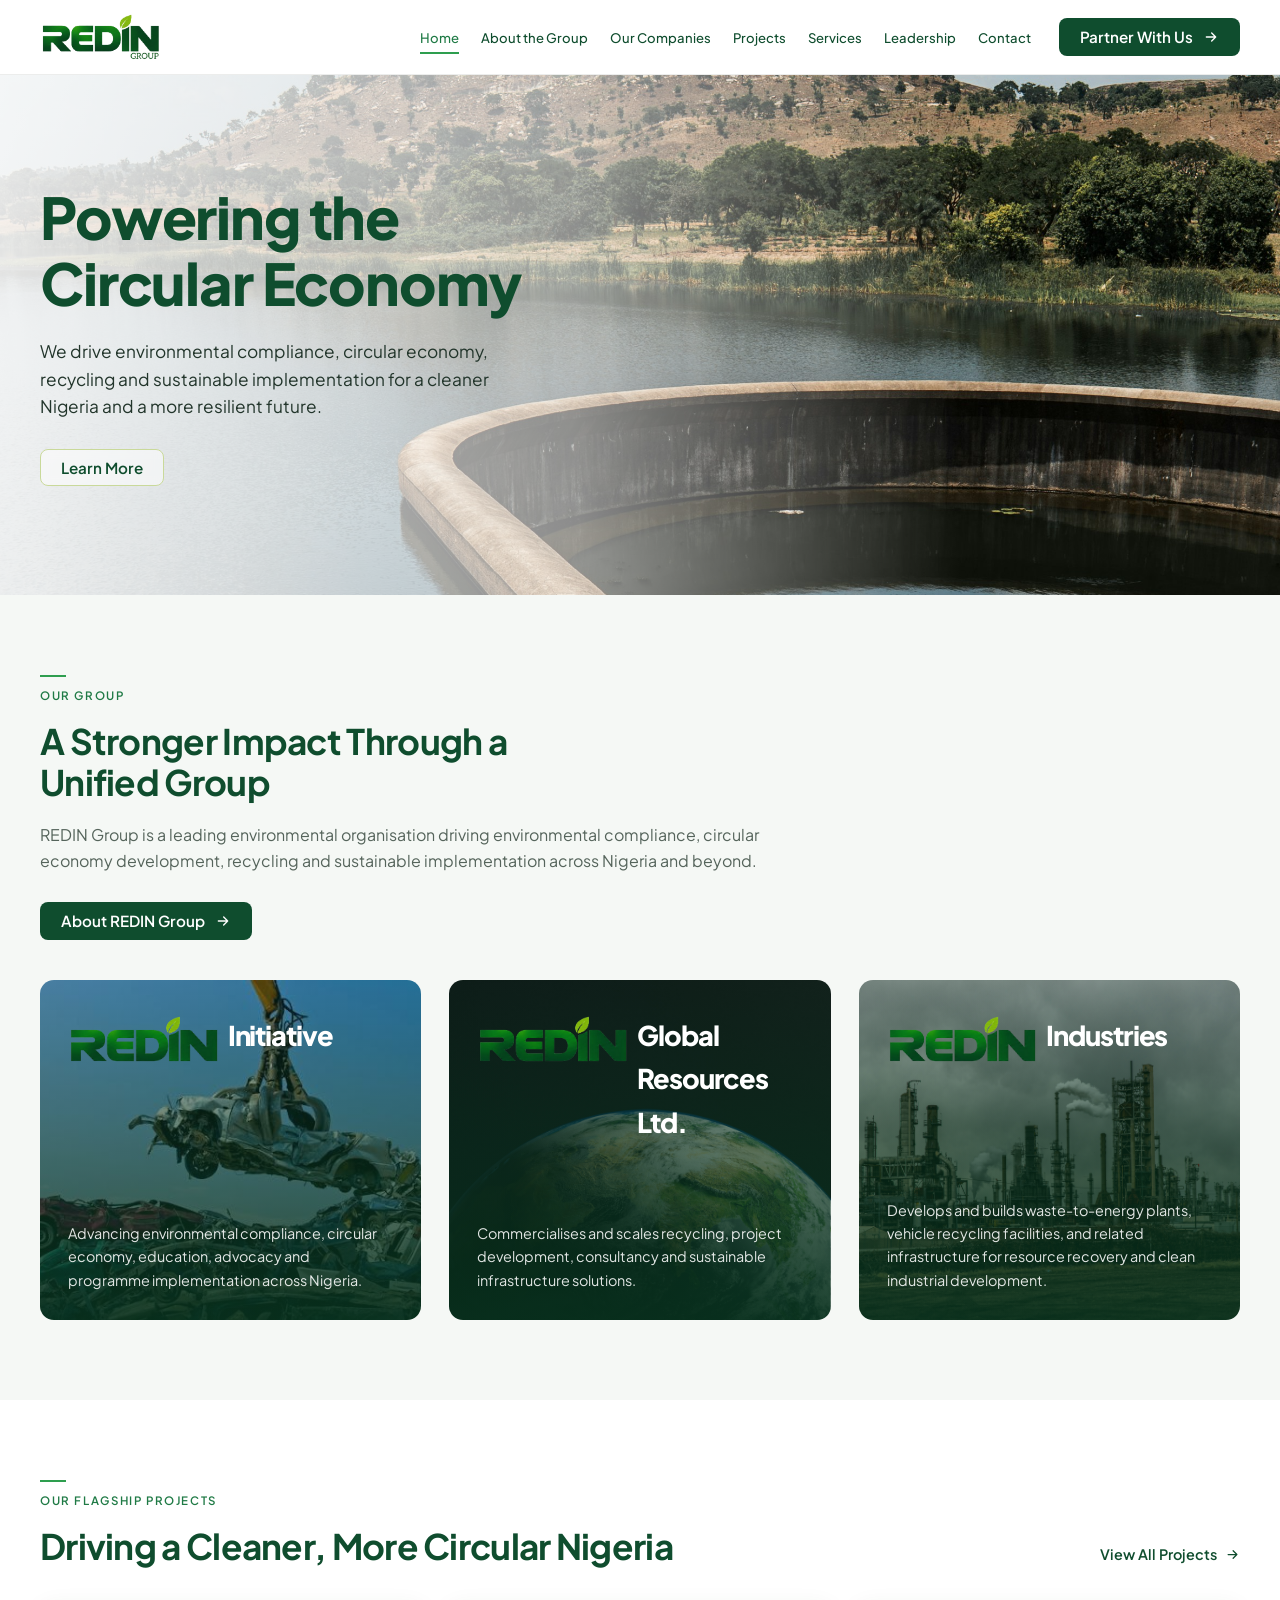
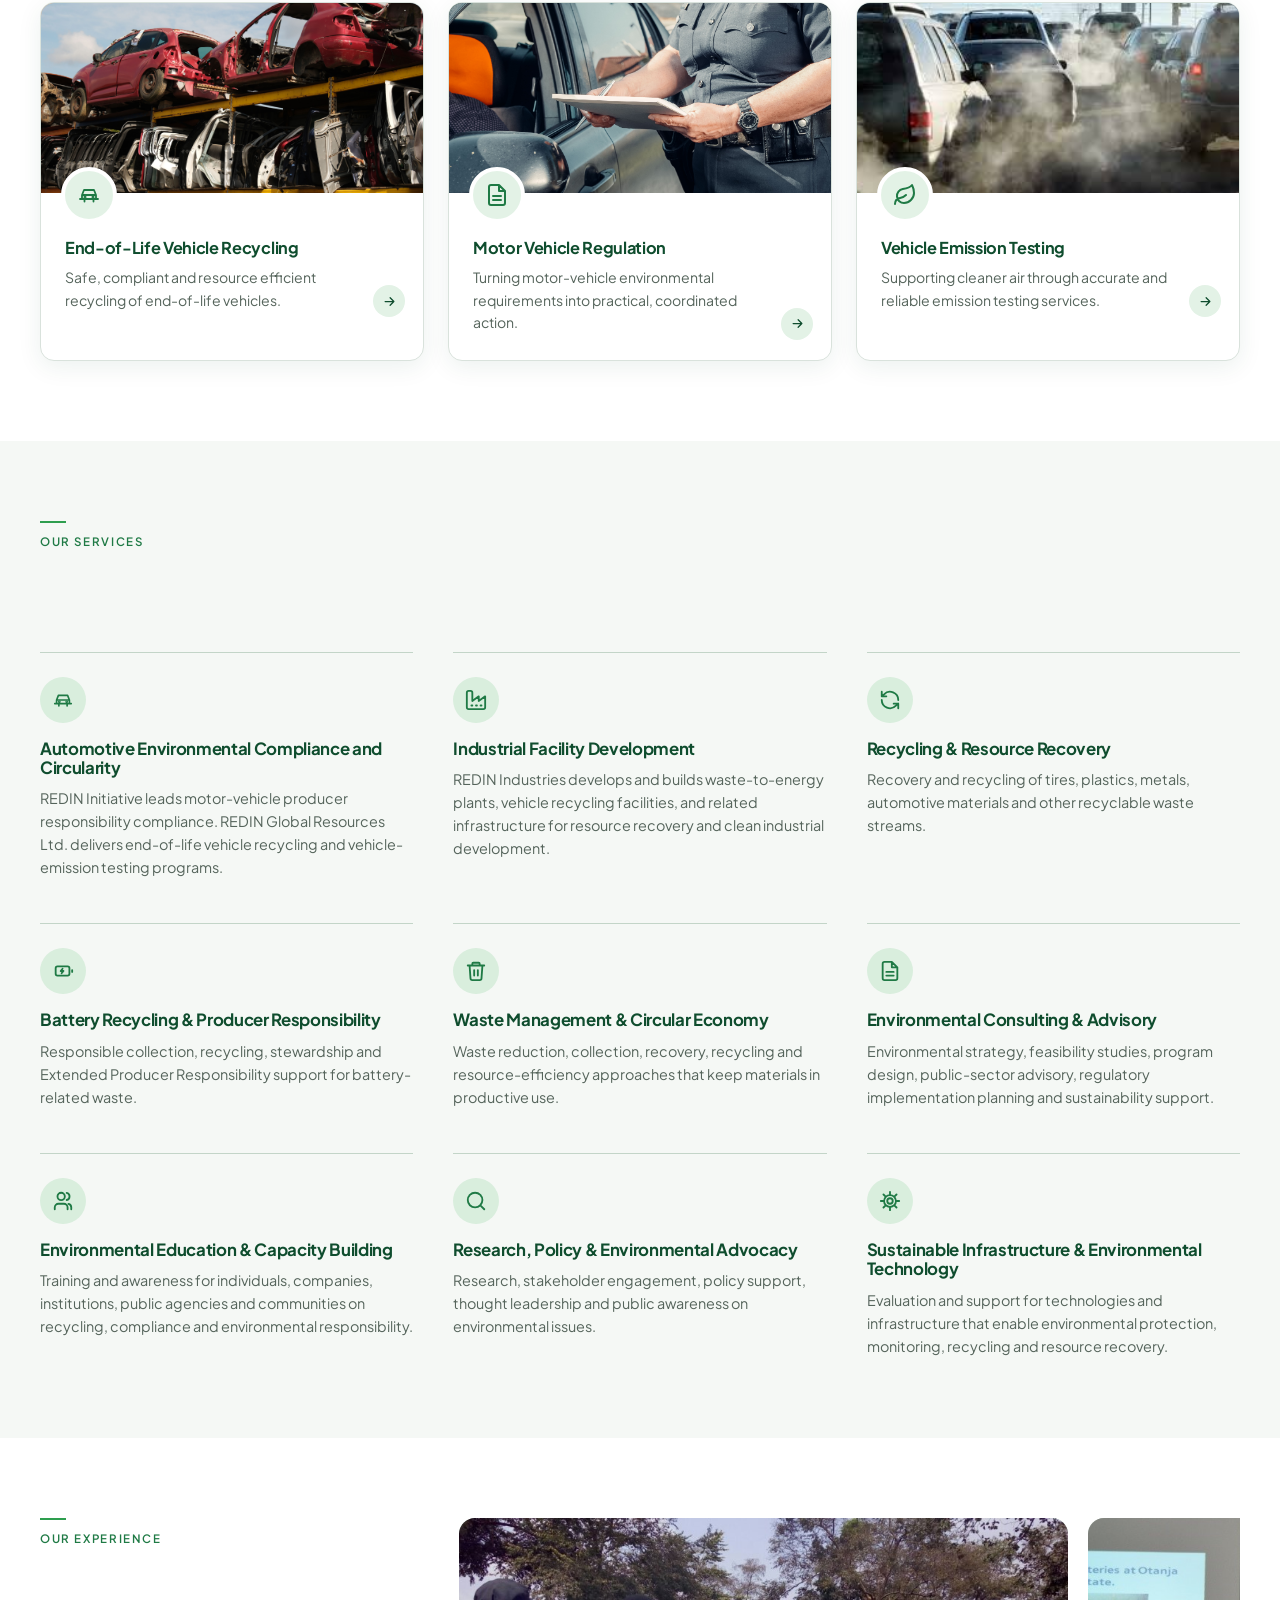
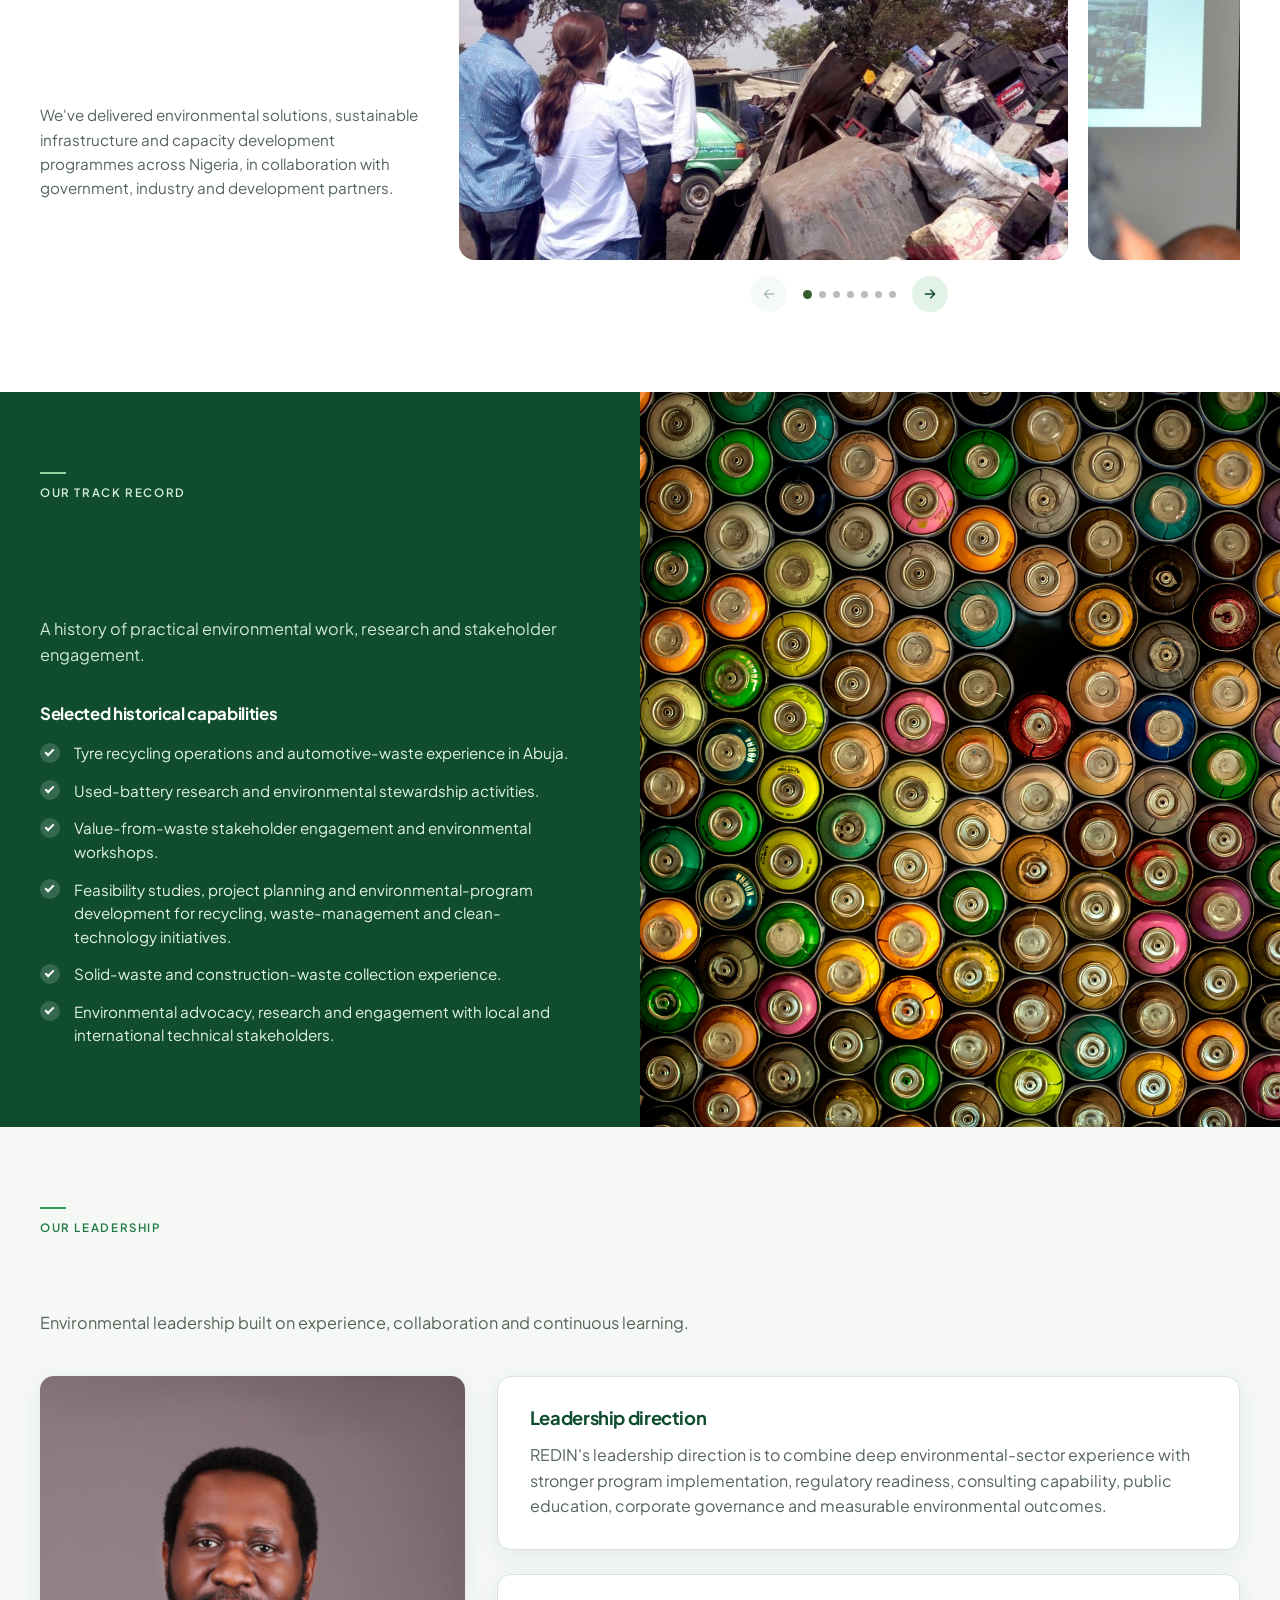
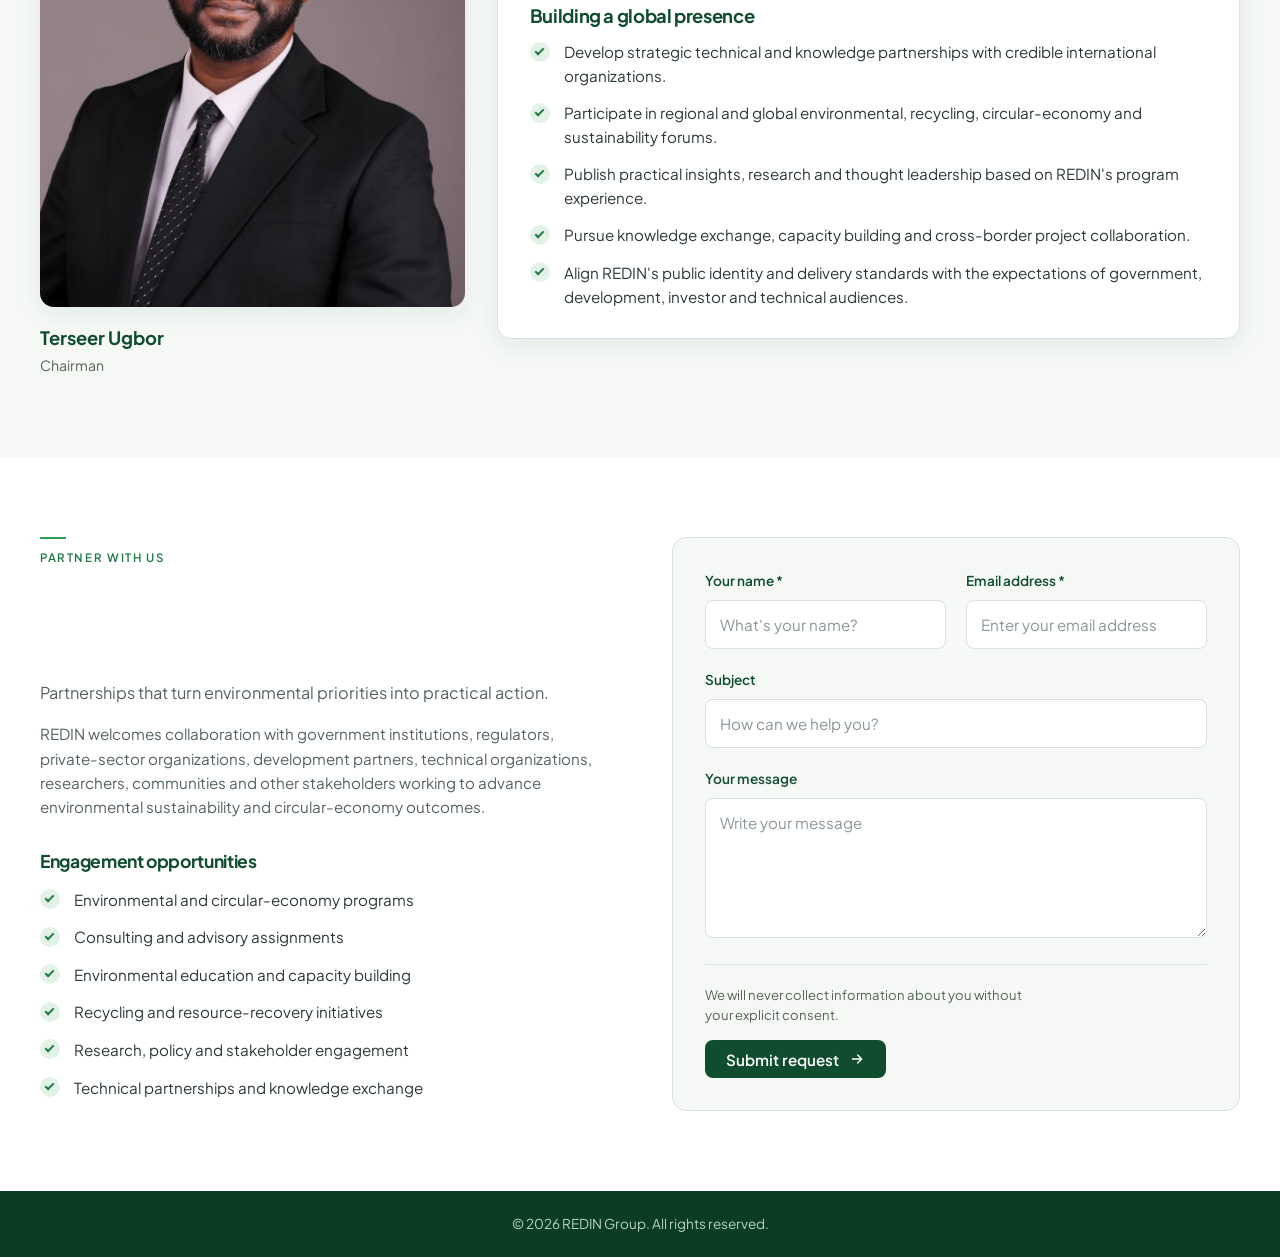
==== commit 6cbad300: "finalss" ====
--- a/index.html
+++ b/index.html
@@ -83,7 +83,7 @@
         <article class="company-card company-card--mint" style="--img: url('Images/WhatsApp Image 2026-09-23 at 09.08.21 (1).jpeg')">
           <div class="company-logo">
            <strong class="strong"><img
-    src="Images/logo-redin-group.png"
+    src="Images/logo-redin.png"
     alt="REDIN Group"
     class="site-logo"
     width="160"
@@ -96,7 +96,7 @@
         <article class="company-card company-card--slate" style="--img: url('Images/vimal-s-GBg3jyGS-Ug-unsplash.jpg')">
           <div class="company-logo">
             <strong class="strong"><img
-    src="Images/logo-redin-group.png"
+    src="Images/logo-redin.png"
     alt="REDIN Group"
     class="site-logo"
     width="160"
@@ -110,7 +110,7 @@
           <div class="company-logo">
             
   <strong class="strong"><img
-    src="Images/logo-redin-group.png"
+    src="Images/logo-redin.png"
     alt="REDIN Group"
     class="site-logo"
     width="160"
--- a/styles.css
+++ b/styles.css
@@ -61,6 +61,7 @@
   padding: 10px 20px;
   border-radius: var(--radius-sm);
   font-family: inherit; font-size: .95rem; font-weight: 600; line-height: 1;
+  font-family: "Plus Jakarta Sans", system-ui, -apple-system, "Segoe UI", Roboto, sans-serif;
   border: 1.5px solid transparent;
   cursor: pointer;
   transition: background .2s, color .2s, border-color .2s, transform .2s;
@@ -111,9 +112,9 @@
 
 .site-logo {
   display: block; 
-  height: 40px;            /* fits a ~72px header */
+  height: 50px;            /* fits a ~72px header */
   width: auto;               /* keeps aspect ratio */
-  max-width: min(180px, 42vw);
+  max-width: min(200px, 42vw);
   object-fit: contain;
   object-position: left center;
 }
@@ -601,4 +602,4 @@
   .modal[open] { animation: none; }
   h2 { opacity: 1; transform: none; }
   * { transition: none !important; }
-}+}
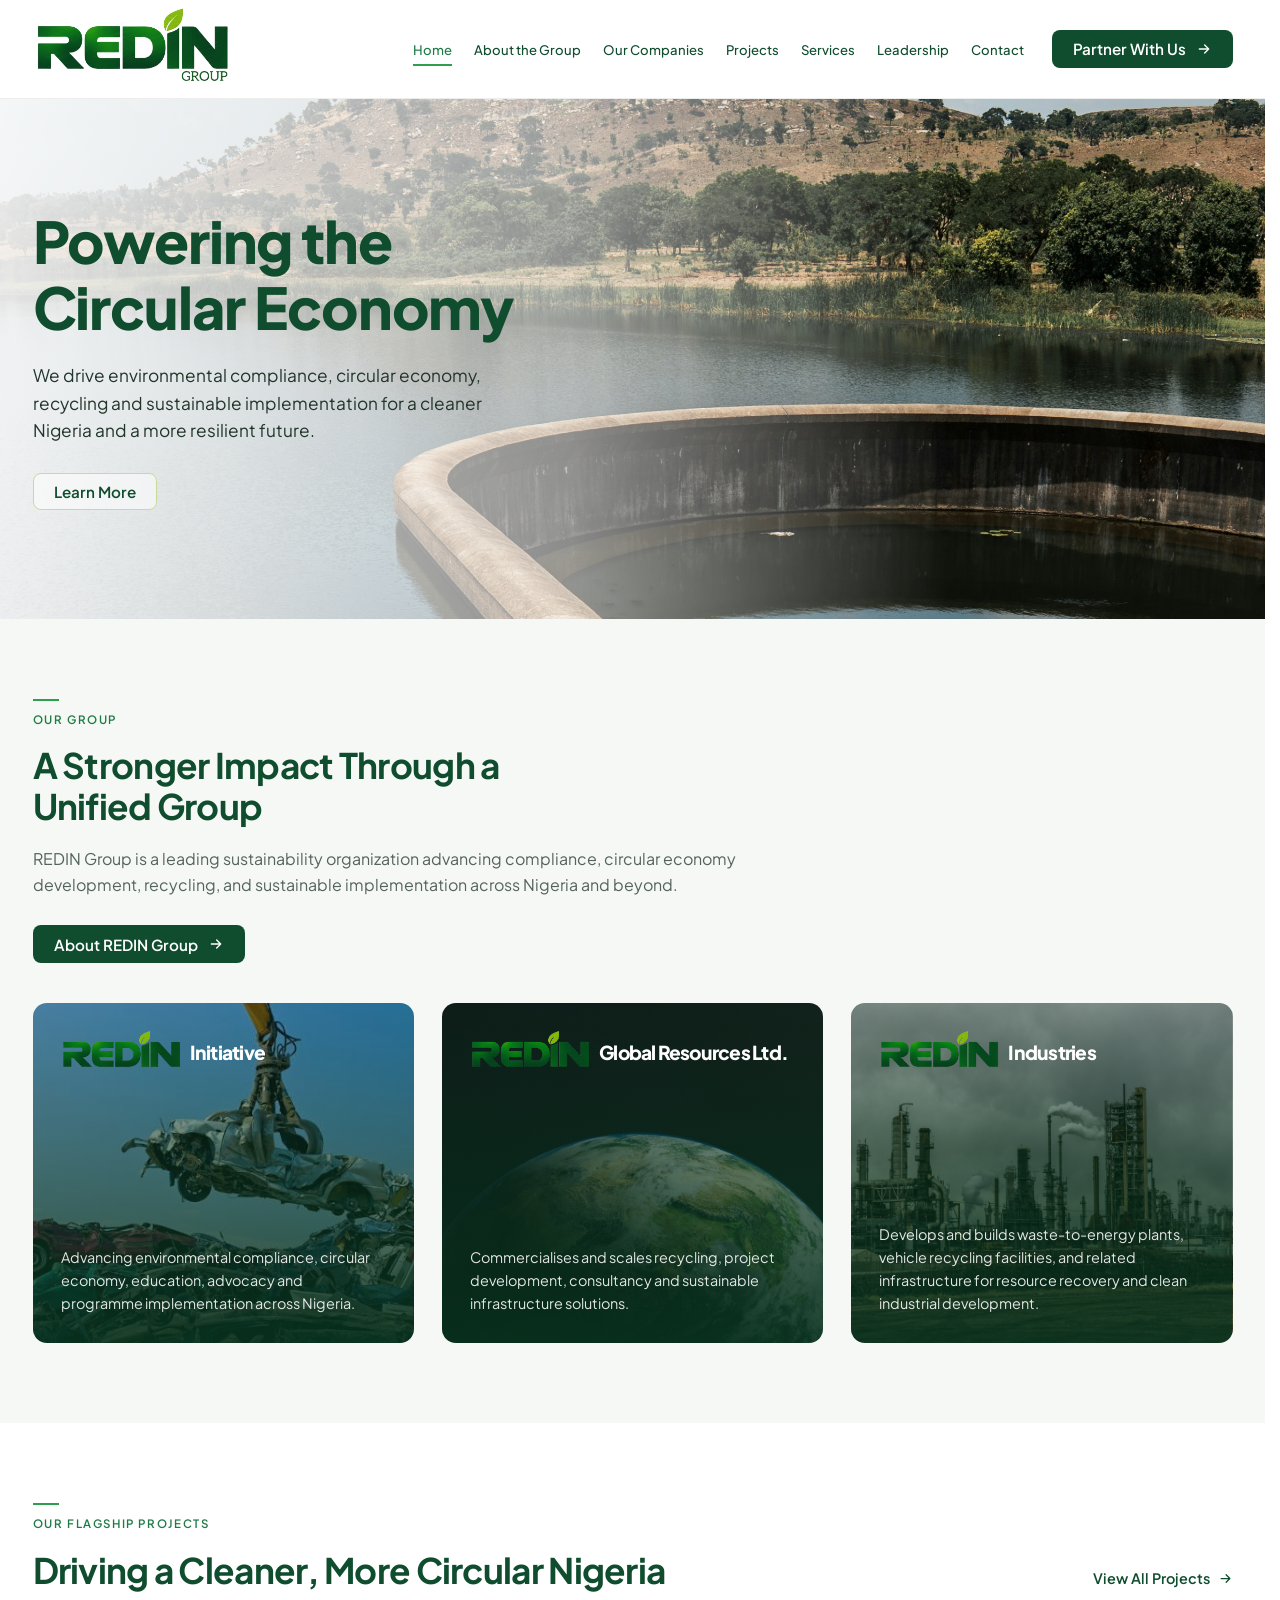
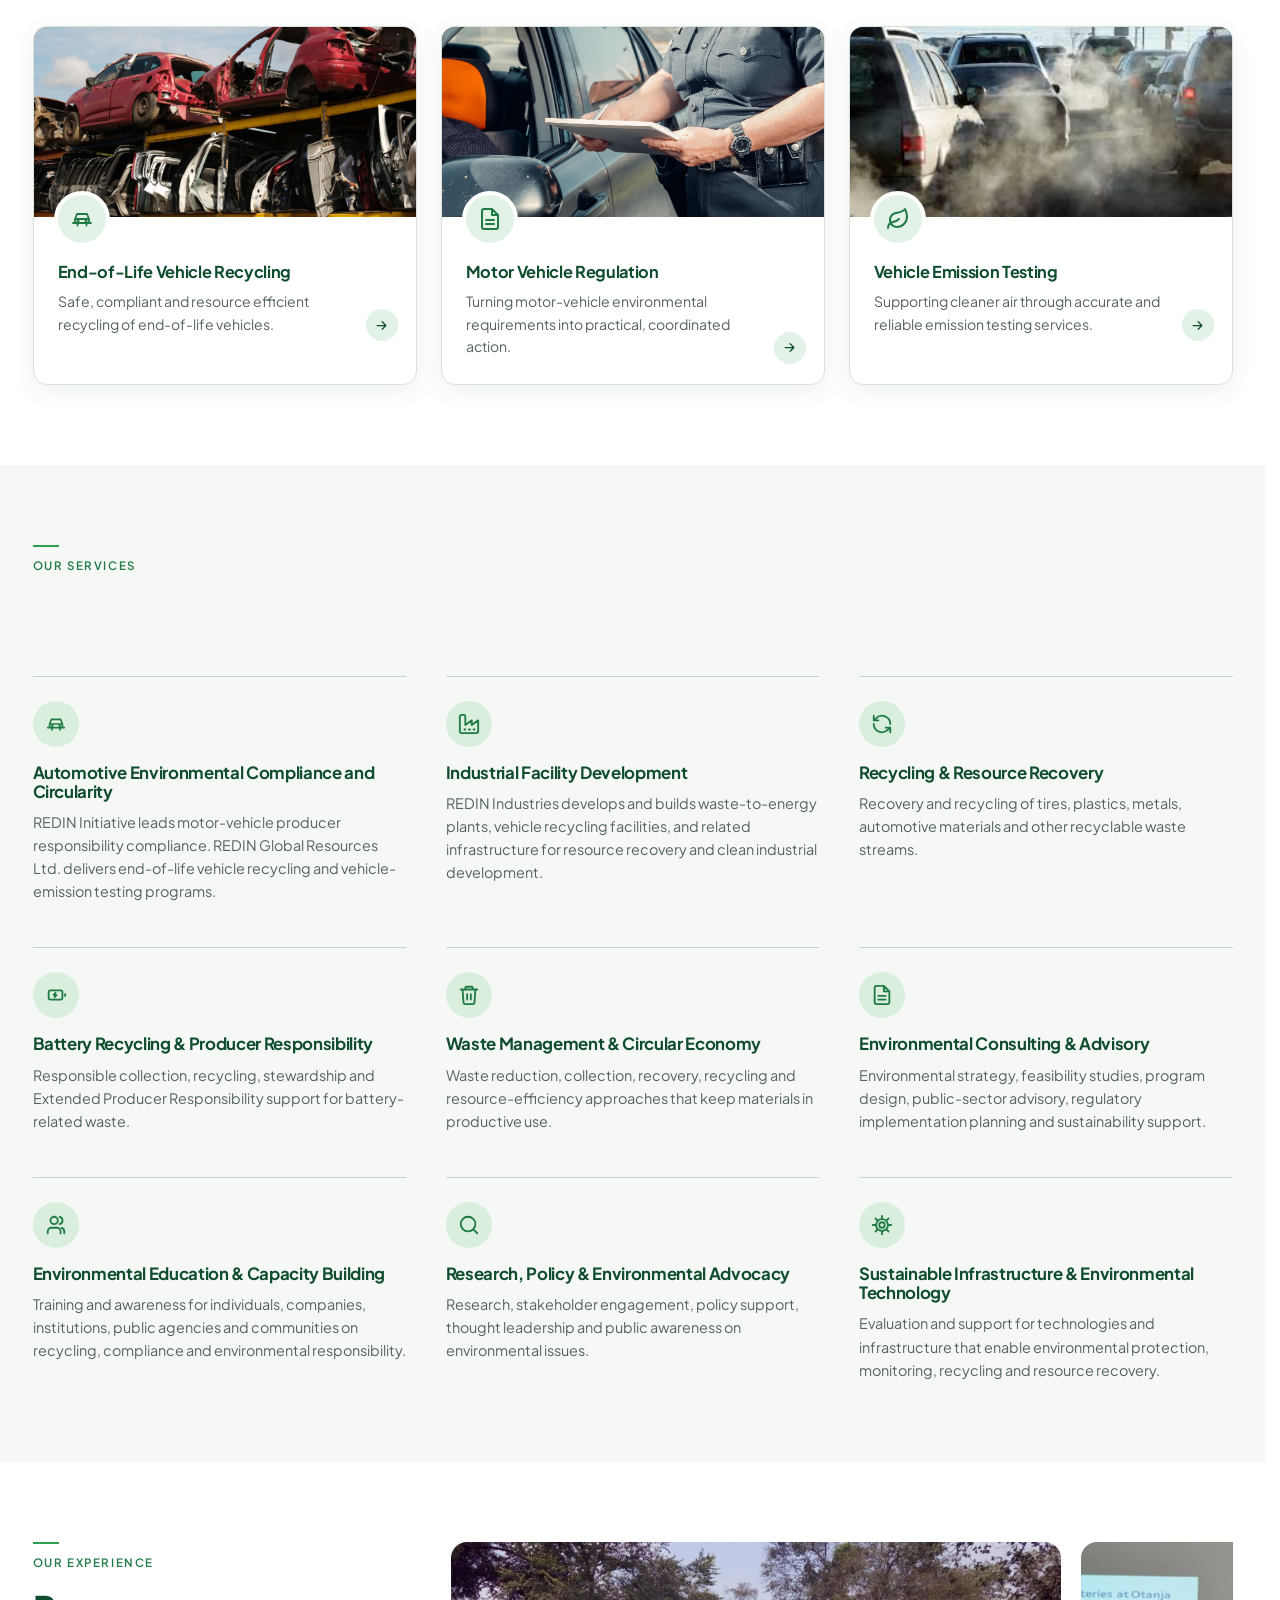
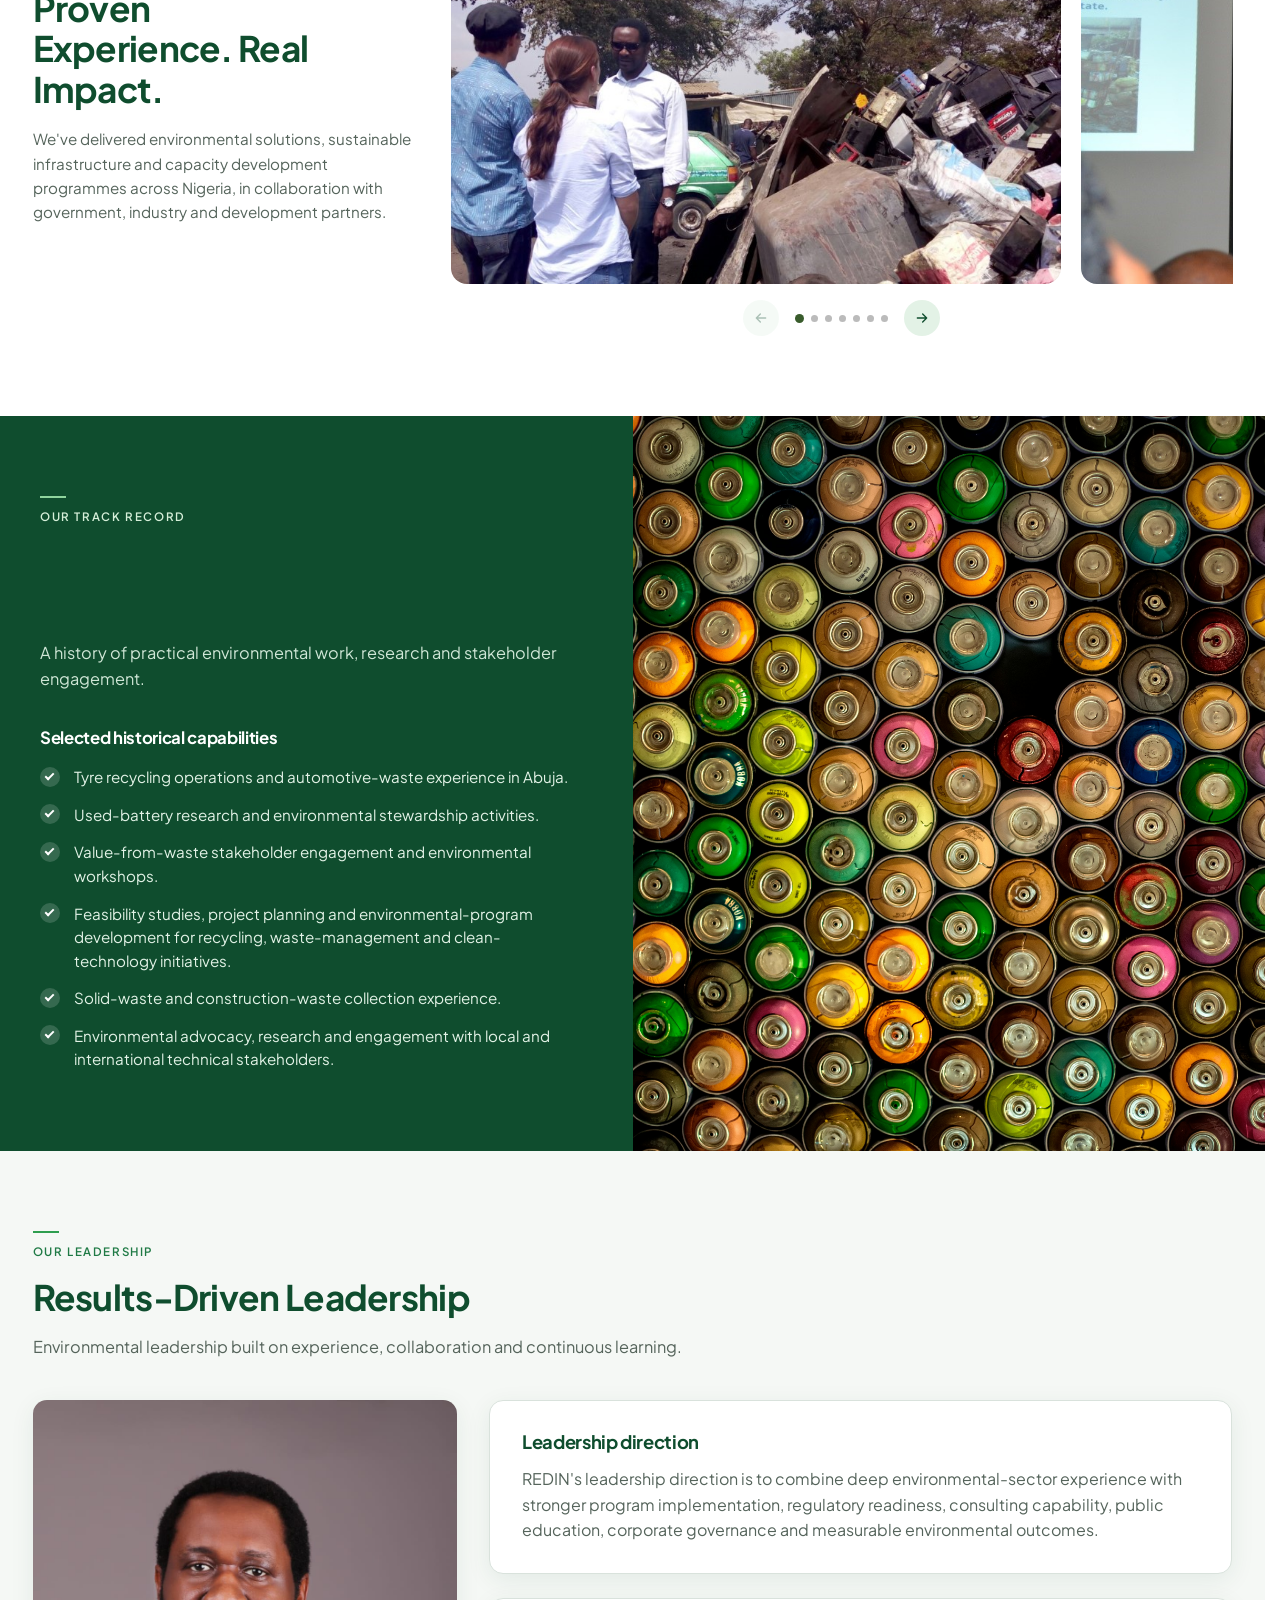
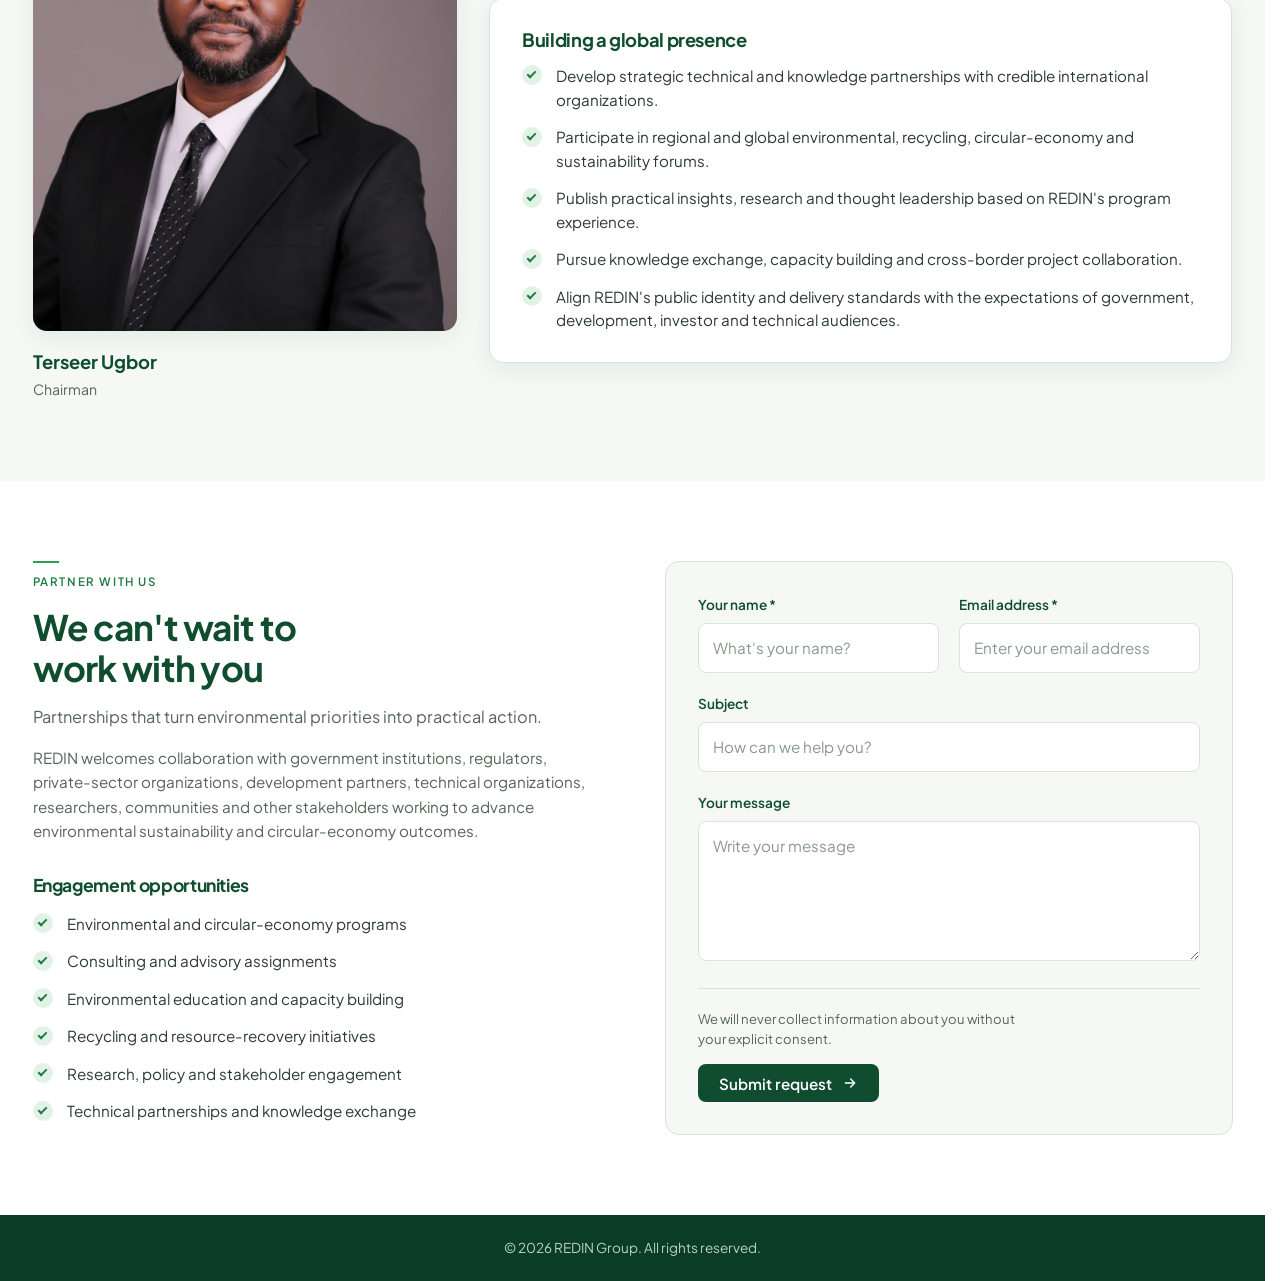
==== commit b651700b: "Update description of REDIN Group in index.html" ====
--- a/index.html
+++ b/index.html
@@ -76,7 +76,7 @@
         <div class="group-copy">
           <p class="eyebrow">Our Group</p>
           <h2>A Stronger Impact Through a Unified Group</h2>
-          <p>REDIN Group is a leading environmental organisation driving environmental compliance, circular economy development, recycling and sustainable implementation across Nigeria and beyond.</p>
+          <p>REDIN Group is a leading sustainability organization advancing compliance, circular economy development, recycling, and sustainable implementation across Nigeria and beyond.</p>
           <a href="about.html" class="btn btn-primary">About REDIN Group <svg class="ico"><use href="#i-arrow"/></svg></a>
         </div>
 
@@ -466,4 +466,4 @@
   <script src="site.js"></script>
   <script src="Carousel.js"></script>
 </body>
-</html>+</html>
--- a/styles.css
+++ b/styles.css
@@ -37,7 +37,8 @@
   line-height: 1.6;
   -webkit-font-smoothing: antialiased;
 }
-body:has(dialog[open]) { overflow: hidden; }   /* lock page scroll while a popup is open */
+html { scrollbar-gutter: stable; }
+html:has(dialog[open]) { overflow: hidden; }   /* lock page scroll while a popup is open */
 img, svg { display: block; max-width: 100%; }
 a { color: inherit; text-decoration: none; }
 ul { margin: 0; padding: 0; list-style: none; }
@@ -61,7 +62,6 @@
   padding: 10px 20px;
   border-radius: var(--radius-sm);
   font-family: inherit; font-size: .95rem; font-weight: 600; line-height: 1;
-  font-family: "Plus Jakarta Sans", system-ui, -apple-system, "Segoe UI", Roboto, sans-serif;
   border: 1.5px solid transparent;
   cursor: pointer;
   transition: background .2s, color .2s, border-color .2s, transform .2s;
@@ -111,12 +111,12 @@
 }
 
 .site-logo {
-  display: block; 
-  height: 50px;            /* fits a ~72px header */
+  display: block;           /* fits a ~72px header */
   width: auto;               /* keeps aspect ratio */
   max-width: min(200px, 42vw);
   object-fit: contain;
   object-position: left center;
+  margin-top:-8px;
 }
 
 /* slightly smaller on mobile so nav has room */
@@ -129,6 +129,7 @@
   .site-logo {
     height: 32px;
     max-width: 140px;
+    margin-top:-3px;
   }
 }
 .logo { display: flex; align-items: center; gap: 10px; }
@@ -244,8 +245,8 @@
 .company-card--mint  { --fb: linear-gradient(135deg, #2e7d4f, #0d4a2b); }
 .company-card--slate { --fb: linear-gradient(135deg, #4a6b82, #22384a); }
 .company-logo { display: flex; align-items: center; gap: 8px; margin-bottom: auto; }   /* name top, text pinned to the bottom */
-.company-logo svg { width: 38px; height: 38px; color: #a9e0b8; }
-.company-logo strong { font-size: 1.7rem; font-weight: 800; letter-spacing: -.04em; color: #fff; }
+.company-logo svg { width: 28px; height: 38px; color: #a9e0b8; }
+.company-logo strong { font-size: 1.2rem; font-weight: 800; letter-spacing: -.04em; color: #fff; }
 .company-card h3 { font-size: 1.1rem; font-weight: 700; color: #fff; }
 .company-card p { font-size: .9rem; color: rgba(255,255,255,.88); }
 .company-card .text-link { margin-top: 8px; color: #fff; }
@@ -304,15 +305,13 @@
   max-height: min(88vh, 920px);
   border-radius: var(--radius);
   background: #fff; color: var(--text);
-  box-shadow: 0 30px 80px rgba(8, 50, 30, .35);
+  box-shadow: 0 12px 40px rgba(8, 50, 30, .3);
   overflow: hidden;
 }
-.modal[open] { animation: modal-in .25s ease-out; }
-.modal::backdrop { background: rgba(8, 50, 30, .6); backdrop-filter: blur(3px); }
-@keyframes modal-in {
-  from { opacity: 0; transform: translateY(16px) scale(.98); }
-  to   { opacity: 1; transform: none; }
-}
+.modal[open] { animation: modal-in .15s ease-out; }
+.modal::backdrop { background: rgba(8, 50, 30, .6); }   /* no blur: it is slow to paint */
+@keyframes modal-in { from { opacity: 0; } to { opacity: 1; } }
+.modal h2 { opacity: 1; transform: none; transition: none; }
 
 .modal-inner { max-height: min(88vh, 920px); overflow-y: auto; overscroll-behavior: contain; }
 .modal-close {
